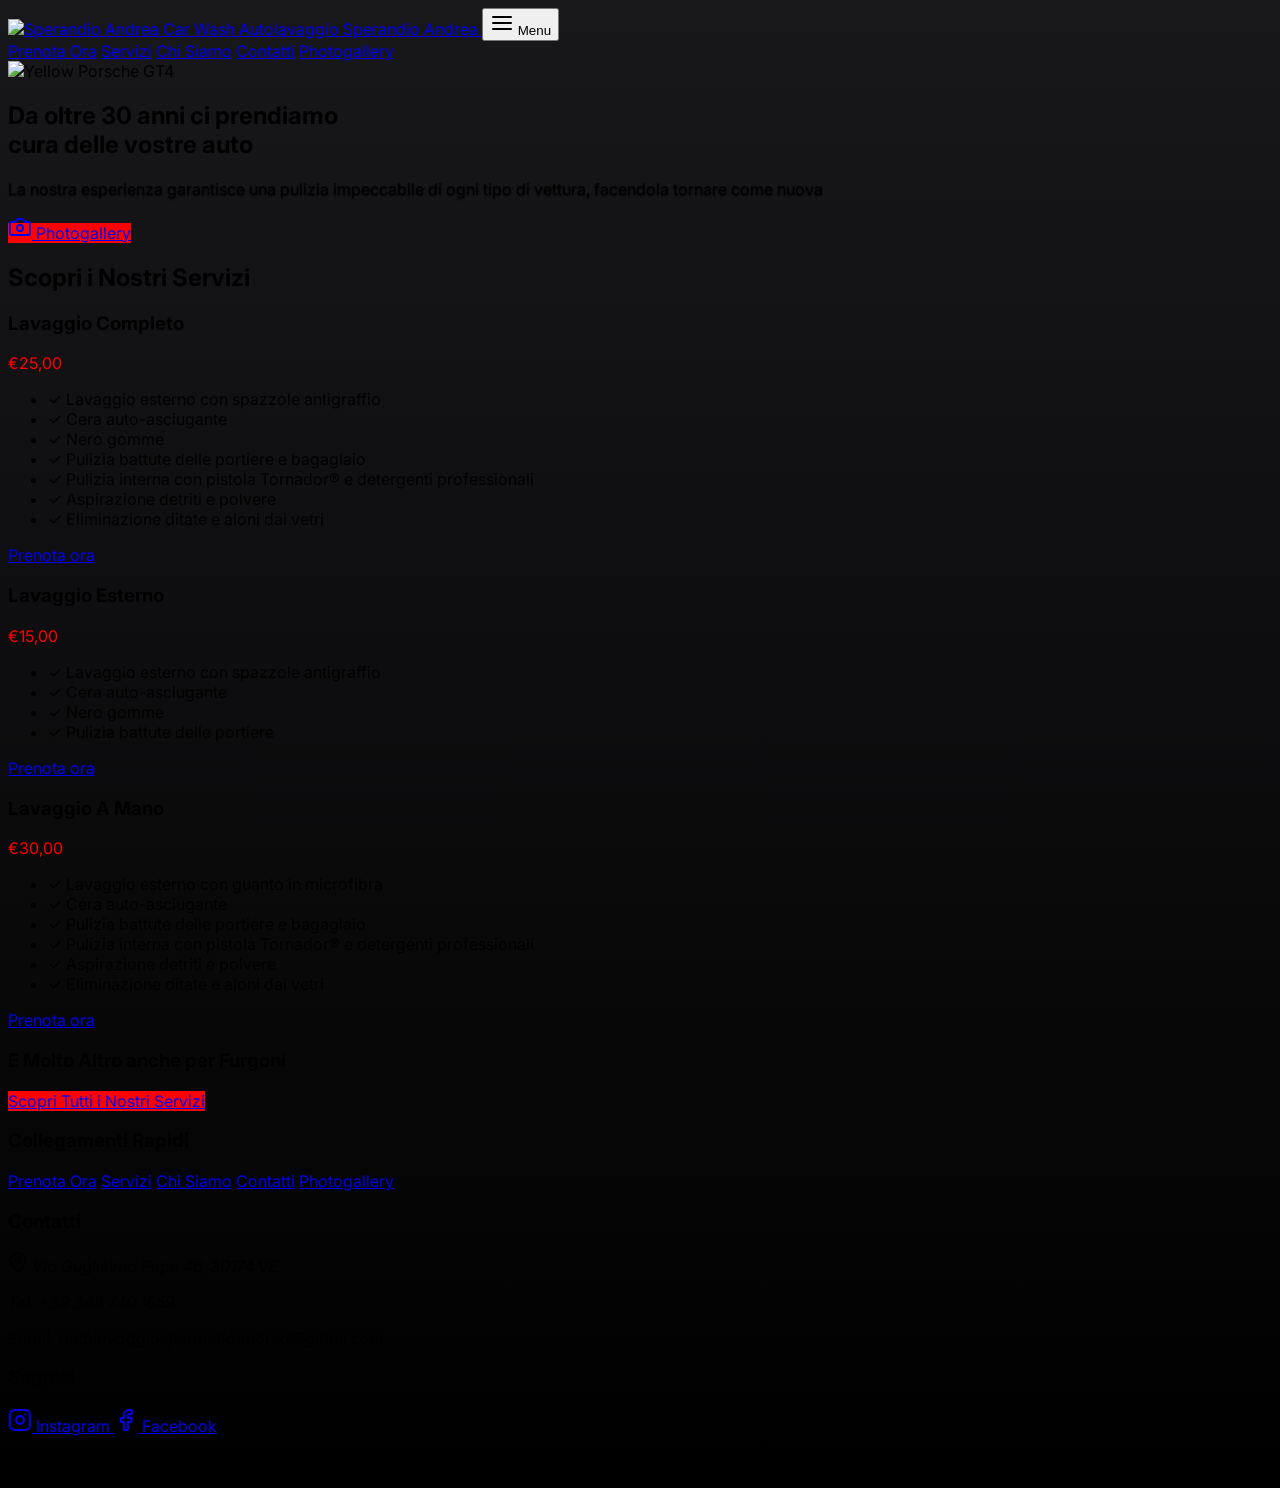
==== index.html @ 928b1a48 "Add files via upload" ====
<!DOCTYPE html>
<html lang="it">
<head>
    <meta charset="UTF-8">
    <meta name="viewport" content="width=device-width, initial-scale=1.0">
    <title>Autolavaggio Sperandio Andrea</title>
    <link href="https://cdn.jsdelivr.net/npm/tailwindcss@2.2.19/dist/tailwind.min.css" rel="stylesheet">
    <link href="https://fonts.googleapis.com/css2?family=Inter:wght@400;500;600;700&display=swap" rel="stylesheet">
    <script src="https://cdn.jsdelivr.net/npm/framer-motion@5.0.0/dist/framer-motion.js"></script>
    <style>
        body {
            font-family: 'Inter', sans-serif;
        }
        .bg-gradient-to-b {
            background: linear-gradient(to bottom, #18181b, #000000);
        }
        .text-shadow {
            text-shadow: 0 1px 2px rgba(0,0,0,0.8);
        }
        .price-color {
            color: #ff0000;
        }
        .tasto {
            background-color: #ff0000;
            
        }
        .linea {
            border-color: #ff0000;
        }
    </style>
</head>
<body class="min-h-screen bg-gradient-to-b from-zinc-900 to-black text-white">
    <header class="fixed top-0 w-full z-50 bg-black bg-opacity-80 backdrop-filter backdrop-blur-sm border-b border-white border-opacity-10">
        <div class="container mx-auto px-4">
            <div class="flex items-center justify-between h-16">
                <a href="/" class="flex items-center gap-3">
                    <img src="https://hebbkx1anhila5yf.public.blob.vercel-storage.com/Logo%20Lavaggio%20Sofndo%20Bianco-989SB9sXjKH2p5MAyZGX7JsRPZWlrj.png" alt="Sperandio Andrea Car Wash" class="w-auto h-12">
                    <span class="text-lg font-semibold hidden sm:inline-block">
                        Autolavaggio Sperandio Andrea
                    </span>
                </a>
                <button id="menuButton" class="text-white p-2">
                    <svg xmlns="http://www.w3.org/2000/svg" width="24" height="24" viewBox="0 0 24 24" fill="none" stroke="currentColor" stroke-width="2" stroke-linecap="round" stroke-linejoin="round" class="h-6 w-6">
                        <line x1="3" y1="12" x2="21" y2="12"></line>
                        <line x1="3" y1="6" x2="21" y2="6"></line>
                        <line x1="3" y1="18" x2="21" y2="18"></line>
                    </svg>
                    <span class="sr-only">Menu</span>
                </button>
            </div>
        </div>
    </header>

    <nav id="mobileMenu" class="fixed top-0 right-0 w-[300px] h-full bg-black border-l border-white border-opacity-10 transform translate-x-full transition-transform duration-300 ease-in-out z-50">
        <div class="flex flex-col">
            <a href="/prenota" class="w-full bg-white text-black px-6 py-3 font-medium hover:bg-gray-200 transition-colors">Prenota Ora</a>
            <a href="/servizi" class="w-full px-6 py-3 text-white hover:bg-white hover:bg-opacity-10 transition-colors">Servizi</a>
            <a href="/chi-siamo" class="w-full px-6 py-3 text-white hover:bg-white hover:bg-opacity-10 transition-colors">Chi Siamo</a>
            <a href="/contatti" class="w-full px-6 py-3 text-white hover:bg-white hover:bg-opacity-10 transition-colors">Contatti</a>
            <a href="/photogallery" class="w-full px-6 py-3 text-white hover:bg-white hover:bg-opacity-10 transition-colors">Photogallery</a>
        </div>
    </nav>

    <section class="min-h-screen flex items-center justify-center relative overflow-hidden pt-16">
        <div class="absolute inset-0 z-0">
            <img src="https://hebbkx1anhila5yf.public.blob.vercel-storage.com/20230707_144716-5yL0gCozumZufE1zdlQ8IKD4E8bu3e.jpg" alt="Yellow Porsche GT4" class="object-cover w-full h-full">
            <div class="absolute inset-0 bg-gradient-to-b from-black via-black to-black opacity-60"></div>
        </div>
        
        <div class="container mx-auto px-4 z-10 text-center">
            <h1 class="text-4xl md:text-6xl font-bold mb-6 border-b-2 linea border-[#fd384d] pb-4 inline-block">
                Da oltre 30 anni ci prendiamo<br>cura delle vostre auto
            </h1>
            <p class="text-lg md:text-xl text-white font-medium mb-8 max-w-2xl mx-auto drop-shadow-lg text-shadow">
                La nostra esperienza garantisce una pulizia impeccabile di ogni tipo di vettura,
                facendola tornare come nuova
            </p>
            <a href="/photogallery" class="inline-flex tasto items-center justify-center px-6 py-3 text-base font-medium rounded-md text-white bg-[#fd384d] hover:bg-[#fd384d]/90 transition-colors duration-300 shadow-sm">
                <svg xmlns="http://www.w3.org/2000/svg" width="24" height="24" viewBox="0 0 24 24" fill="none" stroke="currentColor" stroke-width="2" stroke-linecap="round" stroke-linejoin="round" class="w-5 h-5 mr-2">
                    <path d="M14.5 4h-5L7 7H4a2 2 0 0 0-2 2v9a2 2 0 0 0 2 2h16a2 2 0 0 0 2-2V9a2 2 0 0 0-2-2h-3l-2.5-3z"></path>
                    <circle cx="12" cy="13" r="3"></circle>
                </svg>
                Photogallery
            </a>
        </div>
    </section>

    <section id="services" class="py-24">
        <div class="container mx-auto px-4">
            <h2 class="text-3xl md:text-4xl font-bold text-center mb-16 border-b-2 border-[#fd384d] pb-4 inline-block">
                Scopri i Nostri Servizi
            </h2>
            
            <div class="grid md:grid-cols-2 lg:grid-cols-3 gap-8 mb-12">
                <div class="bg-gray-100 rounded-lg shadow-xl p-6 flex flex-col">
                    <div class="pb-4">
                        <h3 class="text-2xl text-black font-bold tracking-tight">Lavaggio Completo</h3>
                        <p class="text-3xl  font-bold price-color mt-2">€25,00</p>
                    </div>
                    <ul class="space-y-3 mb-6 flex-1">
                        <li class="flex items-start gap-2 text-gray-600">
                            <span class="text-[#fd384d] mt-1">✓</span>
                            Lavaggio esterno con spazzole antigraffio
                        </li>
                        <li class="flex items-start gap-2 text-gray-600">
                            <span class="text-[#fd384d] mt-1">✓</span>
                            Cera auto-asciugante
                        </li>
                        <li class="flex items-start gap-2 text-gray-600">
                            <span class="text-[#fd384d] mt-1">✓</span>
                            Nero gomme
                        </li>
                        <li class="flex items-start gap-2 text-gray-600">
                            <span class="text-[#fd384d] mt-1">✓</span>
                            Pulizia battute delle portiere e bagaglaio
                        </li>
                        <li class="flex items-start gap-2 text-gray-600">
                            <span class="text-[#fd384d] mt-1">✓</span>
                            Pulizia interna con pistola Tornador® e detergenti professionali
                        </li>
                        <li class="flex items-start gap-2 text-gray-600">
                            <span class="text-[#fd384d] mt-1">✓</span>
                            Aspirazione detriti e polvere
                        </li>
                        <li class="flex items-start gap-2 text-gray-600">
                            <span class="text-[#fd384d] mt-1">✓</span>
                            Eliminazione ditate e aloni dai vetri
                        </li>
                    </ul>
                    <a href="/prenota" class="w-full bg-black hover:bg-black/90 text-white py-2 px-4 rounded transition-colors duration-300 text-center">
                        Prenota ora
                    </a>
                </div>
                <div class="bg-gray-100 rounded-lg shadow-xl p-6 flex flex-col">
                    <div class="pb-4">
                        <h3 class="text-2xl text-black font-bold tracking-tight">Lavaggio Esterno</h3>
                        <p class="text-3xl font-bold price-color mt-2">€15,00</p>
                    </div>
                    <ul class="space-y-3 mb-6 flex-1">
                        <li class="flex items-start gap-2 text-gray-600">
                            <span class="text-[#fd384d] mt-1">✓</span>
                            Lavaggio esterno con spazzole antigraffio
                        </li>
                        <li class="flex items-start gap-2 text-gray-600">
                            <span class="text-[#fd384d] mt-1">✓</span>
                            Cera auto-asciugante
                        </li>
                        <li class="flex items-start gap-2 text-gray-600">
                            <span class="text-[#fd384d] mt-1">✓</span>
                            Nero gomme
                        </li>
                        <li class="flex items-start gap-2 text-gray-600">
                            <span class="text-[#fd384d] mt-1">✓</span>
                            Pulizia battute delle portiere
                        </li>
                    </ul>
                    <a href="/prenota" class="w-full bg-black hover:bg-black/90 text-white py-2 px-4 rounded transition-colors duration-300 text-center">
                        Prenota ora
                    </a>
                </div>
                <div class="bg-gray-100 rounded-lg shadow-xl p-6 flex flex-col">
                    <div class="pb-4">
                        <h3 class="text-2xl text-black font-bold tracking-tight">Lavaggio A Mano</h3>
                        <p class="text-3xl font-bold price-color mt-2">€30,00</p>
                    </div>
                    <ul class="space-y-3 mb-6 flex-1">
                        <li class="flex items-start gap-2 text-gray-600">
                            <span class="text-[#fd384d] mt-1">✓</span>
                            Lavaggio esterno con guanto in microfibra
                        </li>
                        <li class="flex items-start gap-2 text-gray-600">
                            <span class="text-[#fd384d] mt-1">✓</span>
                            Cera auto-asciugante
                        </li>
                        <li class="flex items-start gap-2 text-gray-600">
                            <span class="text-[#fd384d] mt-1">✓</span>
                            Pulizia battute delle portiere e bagaglaio
                        </li>
                        <li class="flex items-start gap-2 text-gray-600">
                            <span class="text-[#fd384d] mt-1">✓</span>
                            Pulizia interna con pistola Tornador® e detergenti professionali
                        </li>
                        <li class="flex items-start gap-2 text-gray-600">
                            <span class="text-[#fd384d] mt-1">✓</span>
                            Aspirazione detriti e polvere
                        </li>
                        <li class="flex items-start gap-2 text-gray-600">
                            <span class="text-[#fd384d] mt-1">✓</span>
                            Eliminazione ditate e aloni dai vetri
                        </li>
                    </ul>
                    <a href="/prenota" class="w-full bg-black hover:bg-black/90 text-white py-2 px-4 rounded transition-colors duration-300 text-center">
                        Prenota ora
                    </a>
                </div>
            </div>

            <div class="text-center p-8 bg-gray-100 rounded-2xl shadow-xl mb-12">
                <h3 class="text-2xl font-bold mb-6 text-black">E Molto Altro anche per Furgoni</h3>
                <a href="/servizi" class="inline-block tasto text-white py-2 px-4 rounded transition-colors duration-300" >
                    Scopri Tutti i Nostri Servizi
                </a>
            </div>
        </div>
    </section>

    <footer class="bg-black py-12 border-t border-white border-opacity-10">
        <div class="container mx-auto px-4">
            <div class="grid grid-cols-1 md:grid-cols-3 gap-8">
                
                <div>
                    <h3 class="text-xl font-bold mb-4">Collegamenti Rapidi</h3>
                    <nav class="flex flex-col space-y-2">
                        <a href="/prenota" class="text-white text-opacity-80 hover:text-white transition-colors">Prenota Ora</a>
                        <a href="/servizi" class="text-white text-opacity-80 hover:text-white transition-colors">Servizi</a>
                        <a href="/chi-siamo" class="text-white text-opacity-80 hover:text-white transition-colors">Chi Siamo</a>
                        <a href="/contatti" class="text-white text-opacity-80 hover:text-white transition-colors">Contatti</a>
                        <a href="/photogallery" class="text-white text-opacity-80 hover:text-white transition-colors">Photogallery</a>
                       
                        </button>
                    </nav>
                </div>
                <div>
                    <h3 class="text-xl font-bold mb-4">Contatti</h3>
                    <address class="not-italic text-white text-opacity-80">
                        <p class="flex items-center gap-2 mb-2">
                            <svg xmlns="http://www.w3.org/2000/svg" width="20" height="20" viewBox="0 0 24 24" fill="none" stroke="currentColor" stroke-width="2" stroke-linecap="round" stroke-linejoin="round">
                                <path d="M21 10c0 7-9 13-9 13s-9-6-9-13a9 9 0 0 1 18 0z"></path>
                                <circle cx="12" cy="10" r="3"></circle>
                            </svg>
                            Via Guglielmo Pepe 46, 30174 VE
                        </p>
                        <p>Tel: +39 348 740 1659</p>
                        <p>Email: autolavaggiosperandioandrea@gmail.com</p>
                    </address>
                </div>
                <div>
                    <h3 class="text-xl font-bold mb-4">Seguici</h3>
                    <div class="flex space-x-4">
                        <a href="https://www.instagram.com" target="_blank" rel="noopener noreferrer" class="text-white text-opacity-80 hover:text-white transition-colors">
                            <svg xmlns="http://www.w3.org/2000/svg" width="24" height="24" viewBox="0 0 24 24" fill="none" stroke="currentColor" stroke-width="2" stroke-linecap="round" stroke-linejoin="round">
                                <rect x="2" y="2" width="20" height="20" rx="5" ry="5"></rect>
                                <path d="M16 11.37A4 4 0 1 1 12.63 8 4 4 0 0 1 16 11.37z"></path>
                                <line x1="17.5" y1="6.5" x2="17.51" y2="6.5"></line>
                            </svg>
                            <span class="sr-only">Instagram</span>
                        </a>
                        <a href="https://www.facebook.com" target="_blank" rel="noopener noreferrer" class="text-white text-opacity-80 hover:text-white transition-colors">
                            <svg xmlns="http://www.w3.org/2000/svg" width="24" height="24" viewBox="0 0 24 24" fill="none" stroke="currentColor" stroke-width="2" stroke-linecap="round" stroke-linejoin="round">
                                <path d="M18 2h-3a5 5 0 0 0-5 5v3H7v4h3v8h4v-8h3l1-4h-4V7a1 1 0 0 1 1-1h3z"></path>
                            </svg>
                            <span class="sr-only">Facebook</span>
                        </a>
                    </div>
                </div>
            </div>
            <div class="mt-8 pt-8 border-t border-white border-opacity-10 text-center text-white text-opacity-60">
                <p>&copy; <span id="currentYear"></span> Autolavaggio Sperandio Andrea. Tutti i diritti riservati.</p>
            </div>
        </div>
    </footer>

    <script>
        // Mobile menu functionality
        const menuButton = document.getElementById('menuButton');
        const mobileMenu = document.getElementById('mobileMenu');

        menuButton.addEventListener('click', () => {
            mobileMenu.classList.toggle('translate-x-0');
        });

        // Close menu when clicking outside
        document.addEventListener('click', (event) => {
            if (!mobileMenu.contains(event.target) && !menuButton.contains(event.target)) {
                mobileMenu.classList.remove('translate-x-0');
            }
        });

        // Update current year in footer
        document.getElementById('currentYear').textContent = new Date().getFullYear();

        // Animate elements on scroll
        const animateOnScroll = (entries, observer) => {
            entries.forEach(entry => {
                if (entry.isIntersecting) {
                    entry.target.classList.add('animate-fade-in-up');
                    observer.unobserve(entry.target);
                }
            });
        };

        const observer = new IntersectionObserver(animateOnScroll, {
            root: null,
            threshold: 0.1
        });

        document.querySelectorAll('h1, h2, p, .grid > div, .text-center').forEach(el => {
            el.classList.add('opacity-0');
            observer.observe(el);
        });
    </script>
    <style>
        @keyframes fadeInUp {
            from {
                opacity: 0;
                transform: translateY(20px);
            }
            to {
                opacity: 1;
                transform: translateY(0);
            }
        }
        .animate-fade-in-up {
            animation: fadeInUp 0.5s ease-out forwards;
        }
    </style>
</body>
</html>
</button>
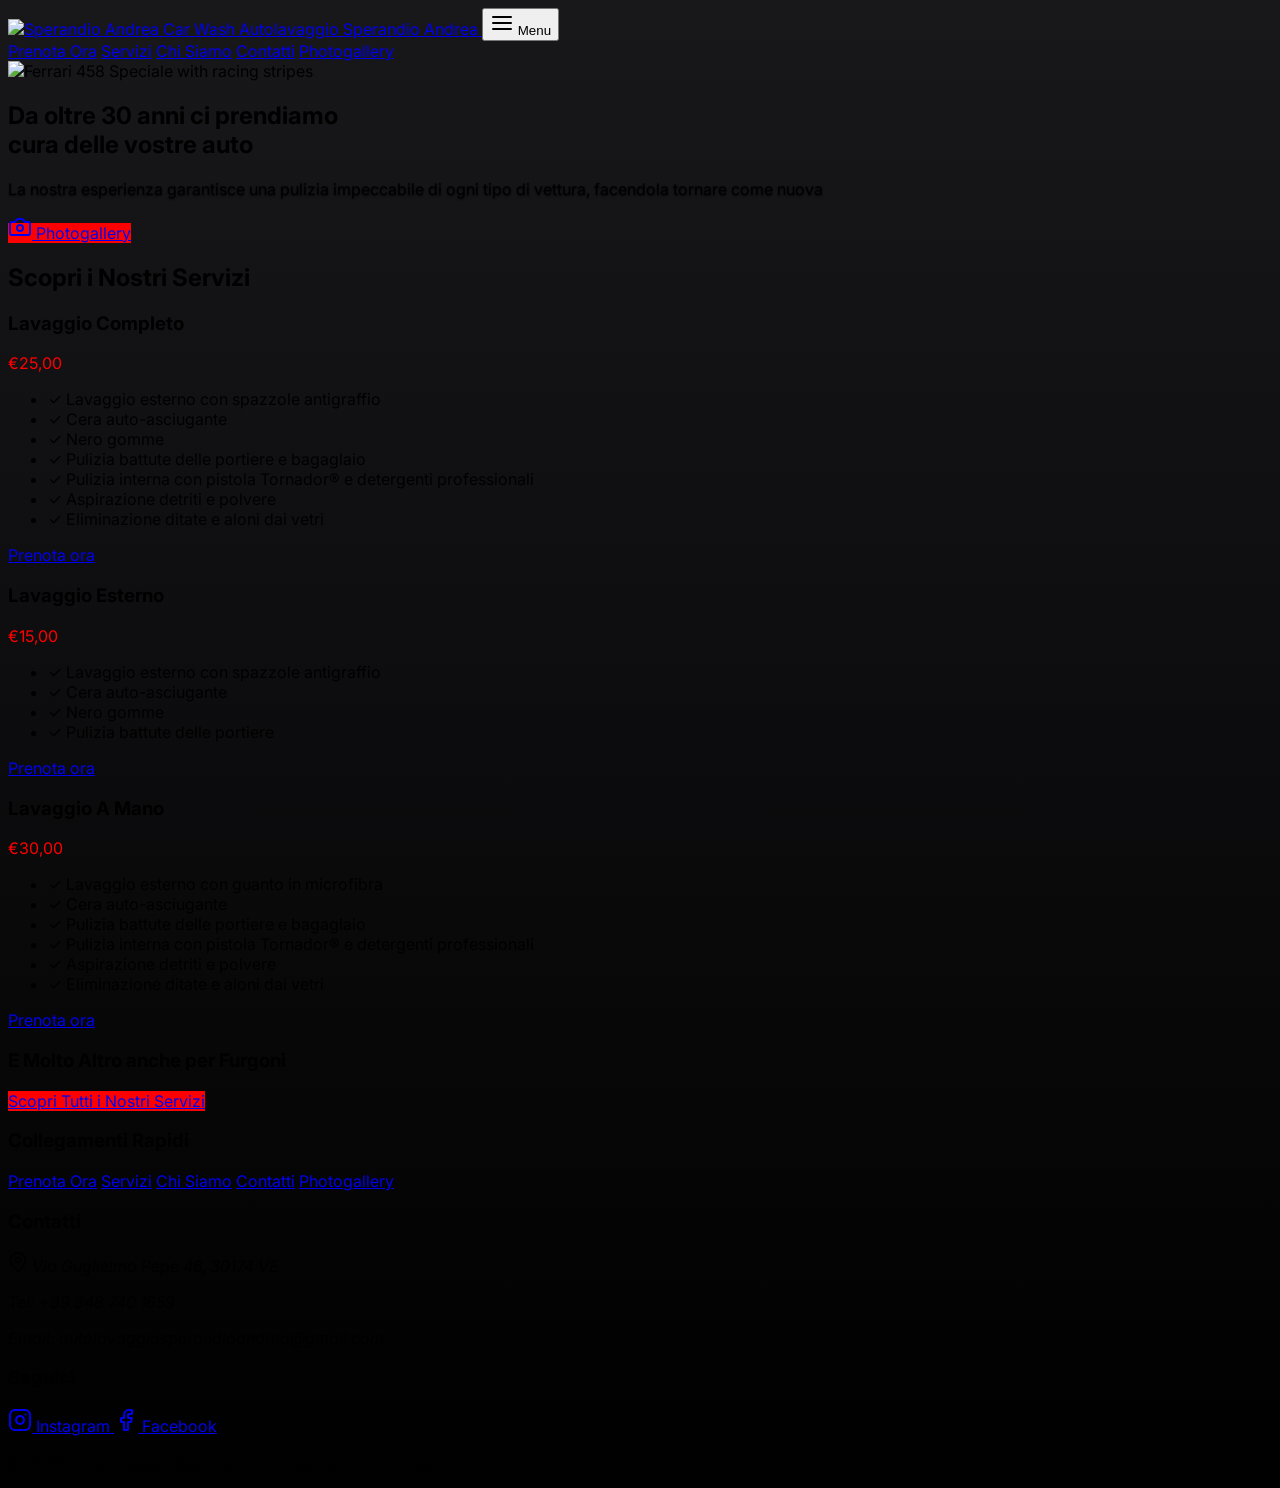
==== commit 28f829ad: "Add files via upload" ====
--- a/index.html
+++ b/index.html
@@ -22,10 +22,16 @@
         }
         .tasto {
             background-color: #ff0000;
-            
         }
         .linea {
             border-color: #ff0000;
+        }
+        .menu-open {
+            overflow: hidden;
+        }
+        .menu-overlay {
+            background-color: rgba(0, 0, 0, 0.5);
+            transition: opacity 0.3s ease-in-out;
         }
     </style>
 </head>
@@ -39,7 +45,7 @@
                         Autolavaggio Sperandio Andrea
                     </span>
                 </a>
-                <button id="menuButton" class="text-white p-2">
+                <button id="menuButton" class="text-white p-2 z-50">
                     <svg xmlns="http://www.w3.org/2000/svg" width="24" height="24" viewBox="0 0 24 24" fill="none" stroke="currentColor" stroke-width="2" stroke-linecap="round" stroke-linejoin="round" class="h-6 w-6">
                         <line x1="3" y1="12" x2="21" y2="12"></line>
                         <line x1="3" y1="6" x2="21" y2="6"></line>
@@ -51,8 +57,10 @@
         </div>
     </header>
 
+    <div id="menuOverlay" class="fixed inset-0 bg-black bg-opacity-50 z-40 hidden"></div>
+
     <nav id="mobileMenu" class="fixed top-0 right-0 w-[300px] h-full bg-black border-l border-white border-opacity-10 transform translate-x-full transition-transform duration-300 ease-in-out z-50">
-        <div class="flex flex-col">
+        <div class="flex flex-col pt-16">
             <a href="/prenota" class="w-full bg-white text-black px-6 py-3 font-medium hover:bg-gray-200 transition-colors">Prenota Ora</a>
             <a href="/servizi" class="w-full px-6 py-3 text-white hover:bg-white hover:bg-opacity-10 transition-colors">Servizi</a>
             <a href="/chi-siamo" class="w-full px-6 py-3 text-white hover:bg-white hover:bg-opacity-10 transition-colors">Chi Siamo</a>
@@ -61,31 +69,33 @@
         </div>
     </nav>
 
-    <section class="min-h-screen flex items-center justify-center relative overflow-hidden pt-16">
+    <section class="relative overflow-hidden pt-16">
         <div class="absolute inset-0 z-0">
-            <img src="https://hebbkx1anhila5yf.public.blob.vercel-storage.com/20230707_144716-5yL0gCozumZufE1zdlQ8IKD4E8bu3e.jpg" alt="Yellow Porsche GT4" class="object-cover w-full h-full">
-            <div class="absolute inset-0 bg-gradient-to-b from-black via-black to-black opacity-60"></div>
+            <img src="https://hebbkx1anhila5yf.public.blob.vercel-storage.com/Bg%20Sito%20Lavaggio-juOqSppl6q5X9YrBYBHVTLCJj7yZSH.png" alt="Ferrari 458 Speciale with racing stripes" class="object-cover w-full h-full object-bottom">
+            <div class="absolute inset-0 bg-gradient-to-b from-black via-black to-transparent opacity-60"></div>
         </div>
         
-        <div class="container mx-auto px-4 z-10 text-center">
-            <h1 class="text-4xl md:text-6xl font-bold mb-6 border-b-2 linea border-[#fd384d] pb-4 inline-block">
-                Da oltre 30 anni ci prendiamo<br>cura delle vostre auto
-            </h1>
-            <p class="text-lg md:text-xl text-white font-medium mb-8 max-w-2xl mx-auto drop-shadow-lg text-shadow">
-                La nostra esperienza garantisce una pulizia impeccabile di ogni tipo di vettura,
-                facendola tornare come nuova
-            </p>
-            <a href="/photogallery" class="inline-flex tasto items-center justify-center px-6 py-3 text-base font-medium rounded-md text-white bg-[#fd384d] hover:bg-[#fd384d]/90 transition-colors duration-300 shadow-sm">
-                <svg xmlns="http://www.w3.org/2000/svg" width="24" height="24" viewBox="0 0 24 24" fill="none" stroke="currentColor" stroke-width="2" stroke-linecap="round" stroke-linejoin="round" class="w-5 h-5 mr-2">
-                    <path d="M14.5 4h-5L7 7H4a2 2 0 0 0-2 2v9a2 2 0 0 0 2 2h16a2 2 0 0 0 2-2V9a2 2 0 0 0-2-2h-3l-2.5-3z"></path>
-                    <circle cx="12" cy="13" r="3"></circle>
-                </svg>
-                Photogallery
-            </a>
+        <div class="container mx-auto px-4 z-10 relative py-24 md:py-32">
+            <div class="text-center">
+                <h1 class="text-4xl md:text-6xl font-bold mb-6 border-b-2 linea border-[#fd384d] pb-4 inline-block">
+                    Da oltre 30 anni ci prendiamo<br>cura delle vostre auto
+                </h1>
+                <p class="text-lg md:text-xl text-white font-medium mb-8 max-w-2xl mx-auto drop-shadow-lg text-shadow">
+                    La nostra esperienza garantisce una pulizia impeccabile di ogni tipo di vettura,
+                    facendola tornare come nuova
+                </p>
+                <a href="/photogallery" class="inline-flex tasto items-center justify-center px-6 py-3 text-base font-medium rounded-md text-white bg-[#fd384d] hover:bg-[#fd384d]/90 transition-colors duration-300 shadow-sm">
+                    <svg xmlns="http://www.w3.org/2000/svg" width="24" height="24" viewBox="0 0 24 24" fill="none" stroke="currentColor" stroke-width="2" stroke-linecap="round" stroke-linejoin="round" class="w-5 h-5 mr-2">
+                        <path d="M14.5 4h-5L7 7H4a2 2 0 0 0-2 2v9a2 2 0 0 0 2 2h16a2 2 0 0 0 2-2V9a2 2 0 0 0-2-2h-3l-2.5-3z"></path>
+                        <circle cx="12" cy="13" r="3"></circle>
+                    </svg>
+                    Photogallery
+                </a>
+            </div>
         </div>
     </section>
 
-    <section id="services" class="py-24">
+    <section id="services" class="py-12">
         <div class="container mx-auto px-4">
             <h2 class="text-3xl md:text-4xl font-bold text-center mb-16 border-b-2 border-[#fd384d] pb-4 inline-block">
                 Scopri i Nostri Servizi
@@ -197,7 +207,7 @@
 
             <div class="text-center p-8 bg-gray-100 rounded-2xl shadow-xl mb-12">
                 <h3 class="text-2xl font-bold mb-6 text-black">E Molto Altro anche per Furgoni</h3>
-                <a href="/servizi" class="inline-block tasto text-white py-2 px-4 rounded transition-colors duration-300" >
+                <a href="/servizi" class="inline-block tasto text-white  py-2 px-4 rounded transition-colors duration-300" >
                     Scopri Tutti i Nostri Servizi
                 </a>
             </div>
@@ -207,7 +217,6 @@
     <footer class="bg-black py-12 border-t border-white border-opacity-10">
         <div class="container mx-auto px-4">
             <div class="grid grid-cols-1 md:grid-cols-3 gap-8">
-                
                 <div>
                     <h3 class="text-xl font-bold mb-4">Collegamenti Rapidi</h3>
                     <nav class="flex flex-col space-y-2">
@@ -216,8 +225,6 @@
                         <a href="/chi-siamo" class="text-white text-opacity-80 hover:text-white transition-colors">Chi Siamo</a>
                         <a href="/contatti" class="text-white text-opacity-80 hover:text-white transition-colors">Contatti</a>
                         <a href="/photogallery" class="text-white text-opacity-80 hover:text-white transition-colors">Photogallery</a>
-                       
-                        </button>
                     </nav>
                 </div>
                 <div>
@@ -237,7 +244,7 @@
                 <div>
                     <h3 class="text-xl font-bold mb-4">Seguici</h3>
                     <div class="flex space-x-4">
-                        <a href="https://www.instagram.com" target="_blank" rel="noopener noreferrer" class="text-white text-opacity-80 hover:text-white transition-colors">
+                        <a href="https://www.instagram.com/andreasperandiocarwash/" target="_blank" rel="noopener noreferrer" class="text-white text-opacity-80 hover:text-white transition-colors">
                             <svg xmlns="http://www.w3.org/2000/svg" width="24" height="24" viewBox="0 0 24 24" fill="none" stroke="currentColor" stroke-width="2" stroke-linecap="round" stroke-linejoin="round">
                                 <rect x="2" y="2" width="20" height="20" rx="5" ry="5"></rect>
                                 <path d="M16 11.37A4 4 0 1 1 12.63 8 4 4 0 0 1 16 11.37z"></path>
@@ -245,7 +252,7 @@
                             </svg>
                             <span class="sr-only">Instagram</span>
                         </a>
-                        <a href="https://www.facebook.com" target="_blank" rel="noopener noreferrer" class="text-white text-opacity-80 hover:text-white transition-colors">
+                        <a href="https://www.facebook.com/profile.php?id=61559960143907" target="_blank" rel="noopener noreferrer" class="text-white text-opacity-80 hover:text-white transition-colors">
                             <svg xmlns="http://www.w3.org/2000/svg" width="24" height="24" viewBox="0 0 24 24" fill="none" stroke="currentColor" stroke-width="2" stroke-linecap="round" stroke-linejoin="round">
                                 <path d="M18 2h-3a5 5 0 0 0-5 5v3H7v4h3v8h4v-8h3l1-4h-4V7a1 1 0 0 1 1-1h3z"></path>
                             </svg>
@@ -260,19 +267,31 @@
         </div>
     </footer>
 
-    <script>
+    <script data-cfasync="false" src="/cdn-cgi/scripts/5c5dd728/cloudflare-static/email-decode.min.js"></script><script>
         // Mobile menu functionality
         const menuButton = document.getElementById('menuButton');
         const mobileMenu = document.getElementById('mobileMenu');
-
-        menuButton.addEventListener('click', () => {
-            mobileMenu.classList.toggle('translate-x-0');
+        const menuOverlay = document.getElementById('menuOverlay');
+        let isMenuOpen = false;
+
+        function toggleMenu() {
+            isMenuOpen = !isMenuOpen;
+            mobileMenu.style.transform = isMenuOpen ? 'translateX(0)' : 'translateX(100%)';
+            menuOverlay.style.display = isMenuOpen ? 'block' : 'none';
+            document.body.style.overflow = isMenuOpen ? 'hidden' : '';
+        }
+
+        menuButton.addEventListener('click', (e) => {
+            e.stopPropagation();
+            toggleMenu();
         });
+
+        menuOverlay.addEventListener('click', toggleMenu);
 
         // Close menu when clicking outside
         document.addEventListener('click', (event) => {
-            if (!mobileMenu.contains(event.target) && !menuButton.contains(event.target)) {
-                mobileMenu.classList.remove('translate-x-0');
+            if (isMenuOpen && !mobileMenu.contains(event.target) && !menuButton.contains(event.target)) {
+                toggleMenu();
             }
         });
 
@@ -315,5 +334,4 @@
         }
     </style>
 </body>
-</html>
-</button>+</html>
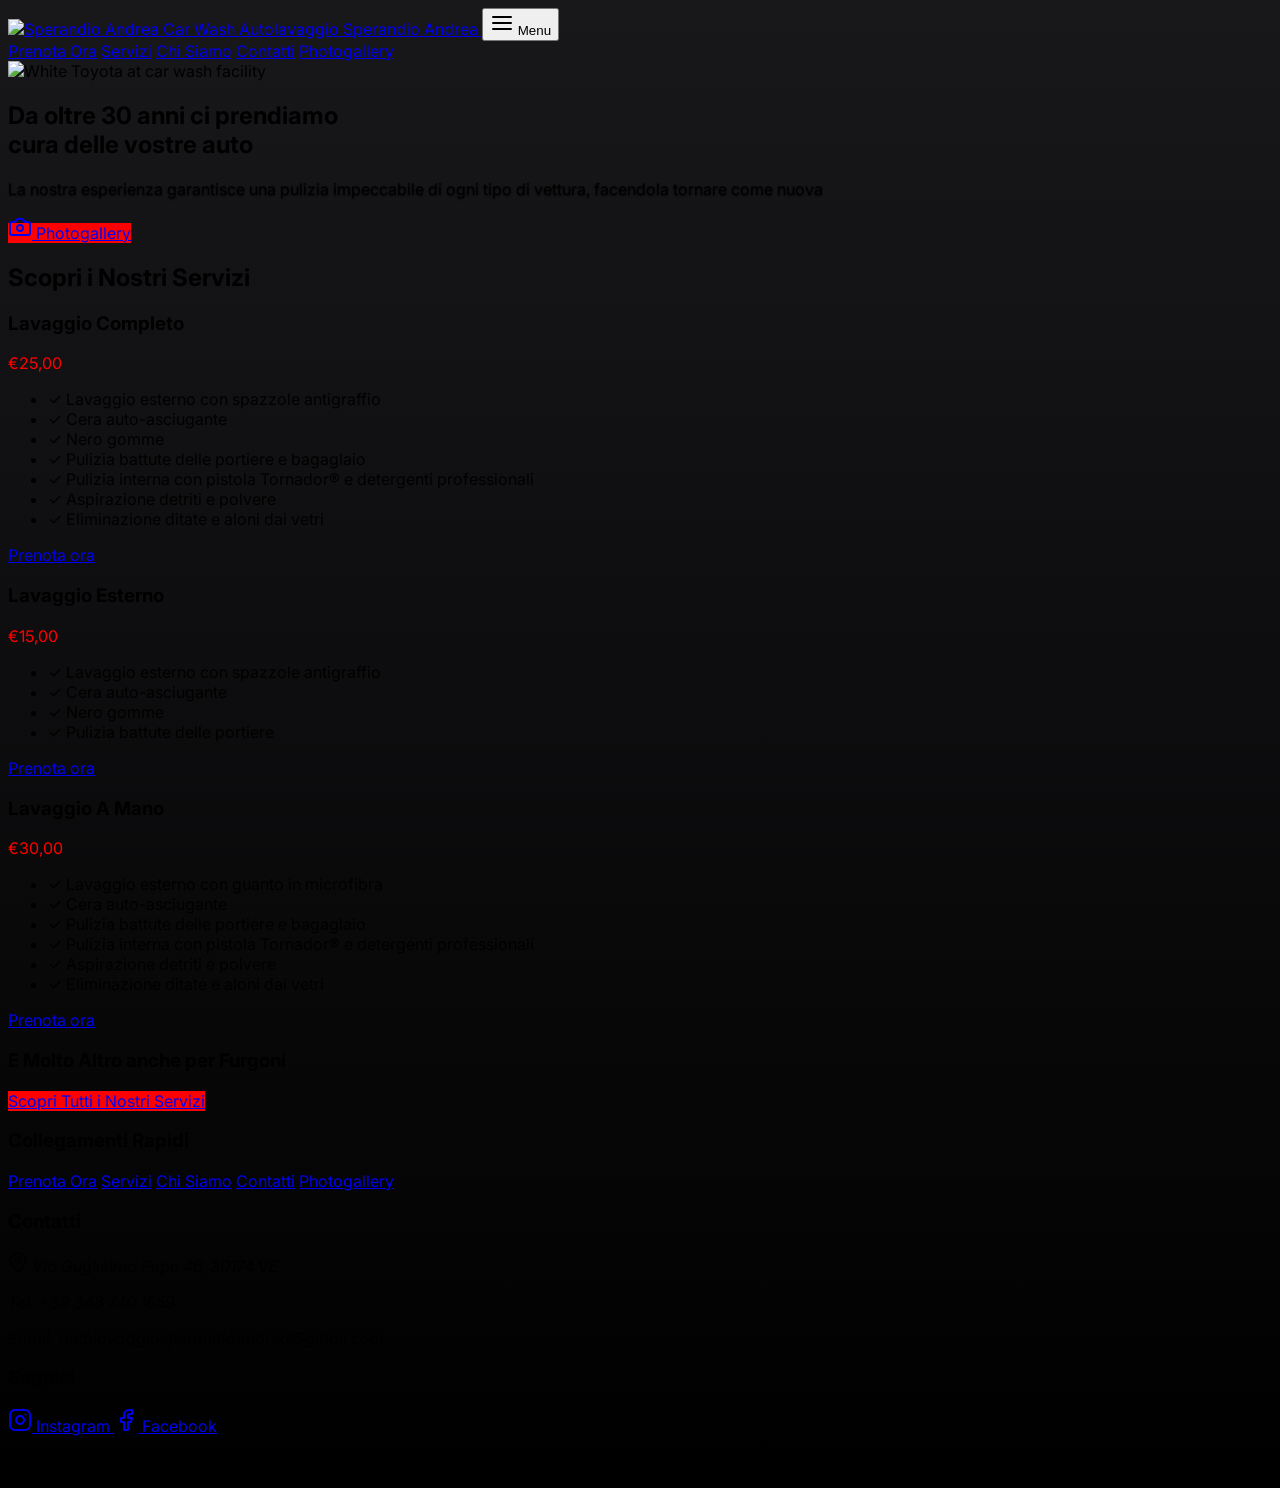
==== commit 83f6ff5f: "Add files via upload" ====
--- a/index.html
+++ b/index.html
@@ -71,7 +71,7 @@
 
     <section class="relative overflow-hidden pt-16">
         <div class="absolute inset-0 z-0">
-            <img src="https://hebbkx1anhila5yf.public.blob.vercel-storage.com/Bg%20Sito%20Lavaggio-juOqSppl6q5X9YrBYBHVTLCJj7yZSH.png" alt="Ferrari 458 Speciale with racing stripes" class="object-cover w-full h-full object-bottom">
+            <img src="https://hebbkx1anhila5yf.public.blob.vercel-storage.com/Senza%20titolo%20(600%20x%20794%20px)-MeLaDrL2u0cXcWDnLhDN9GNTh7sDfN.png" alt="White Toyota at car wash facility" class="object-cover w-full h-full object-bottom">
             <div class="absolute inset-0 bg-gradient-to-b from-black via-black to-transparent opacity-60"></div>
         </div>
         
@@ -218,7 +218,7 @@
         <div class="container mx-auto px-4">
             <div class="grid grid-cols-1 md:grid-cols-3 gap-8">
                 <div>
-                    <h3 class="text-xl font-bold mb-4">Collegamenti Rapidi</h3>
+                    <h3  class="text-xl font-bold mb-4">Collegamenti Rapidi</h3>
                     <nav class="flex flex-col space-y-2">
                         <a href="/prenota" class="text-white text-opacity-80 hover:text-white transition-colors">Prenota Ora</a>
                         <a href="/servizi" class="text-white text-opacity-80 hover:text-white transition-colors">Servizi</a>
@@ -238,8 +238,7 @@
                             Via Guglielmo Pepe 46, 30174 VE
                         </p>
                         <p>Tel: +39 348 740 1659</p>
-                        <p>Email: autolavaggiosperandioandrea@gmail.com</p>
-                    </address>
+<p>Email: autolavaggiosperandioandrea@gmail.com</p>                    </address>
                 </div>
                 <div>
                     <h3 class="text-xl font-bold mb-4">Seguici</h3>
@@ -267,7 +266,7 @@
         </div>
     </footer>
 
-    <script data-cfasync="false" src="/cdn-cgi/scripts/5c5dd728/cloudflare-static/email-decode.min.js"></script><script>
+    <script data-cfasync="false" src="/cdn-cgi/scripts/5c5dd728/cloudflare-static/email-decode.min.js"></script><script data-cfasync="false" src="/cdn-cgi/scripts/5c5dd728/cloudflare-static/email-decode.min.js"></script><script>
         // Mobile menu functionality
         const menuButton = document.getElementById('menuButton');
         const mobileMenu = document.getElementById('mobileMenu');
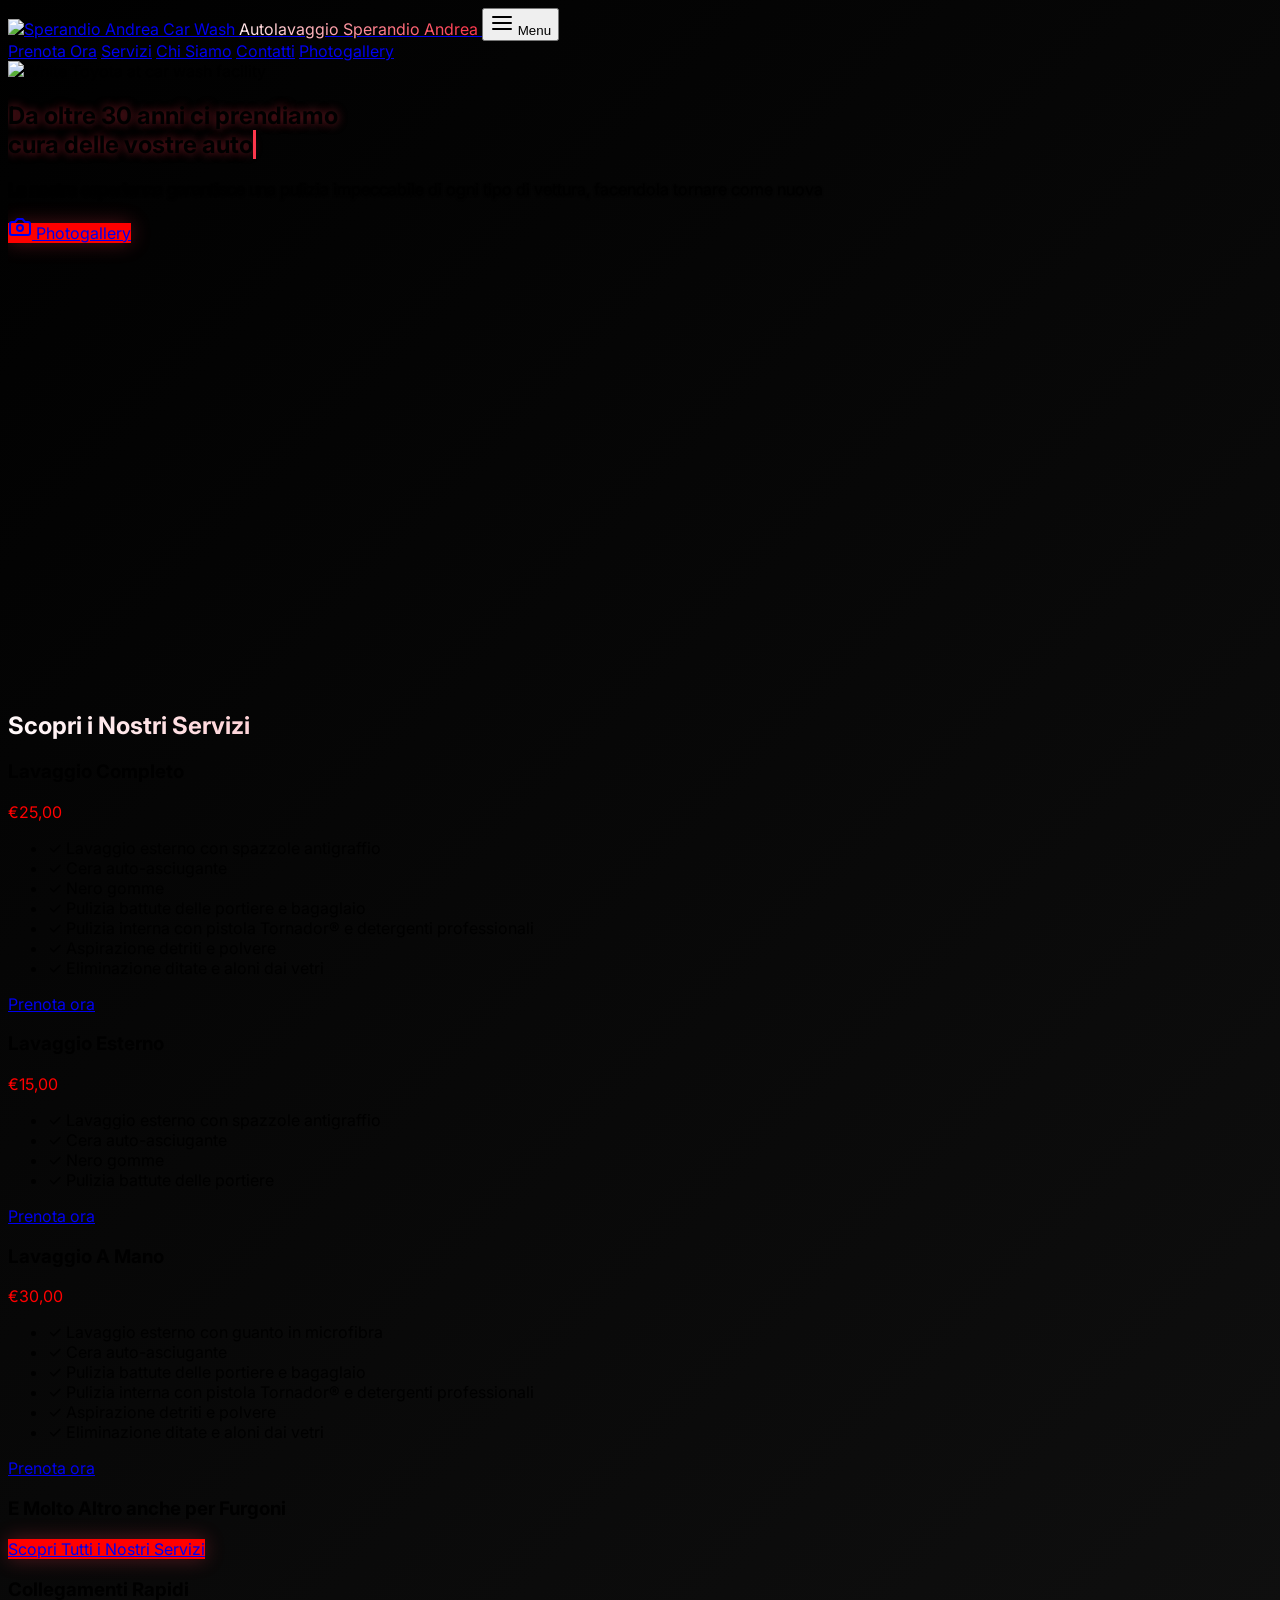
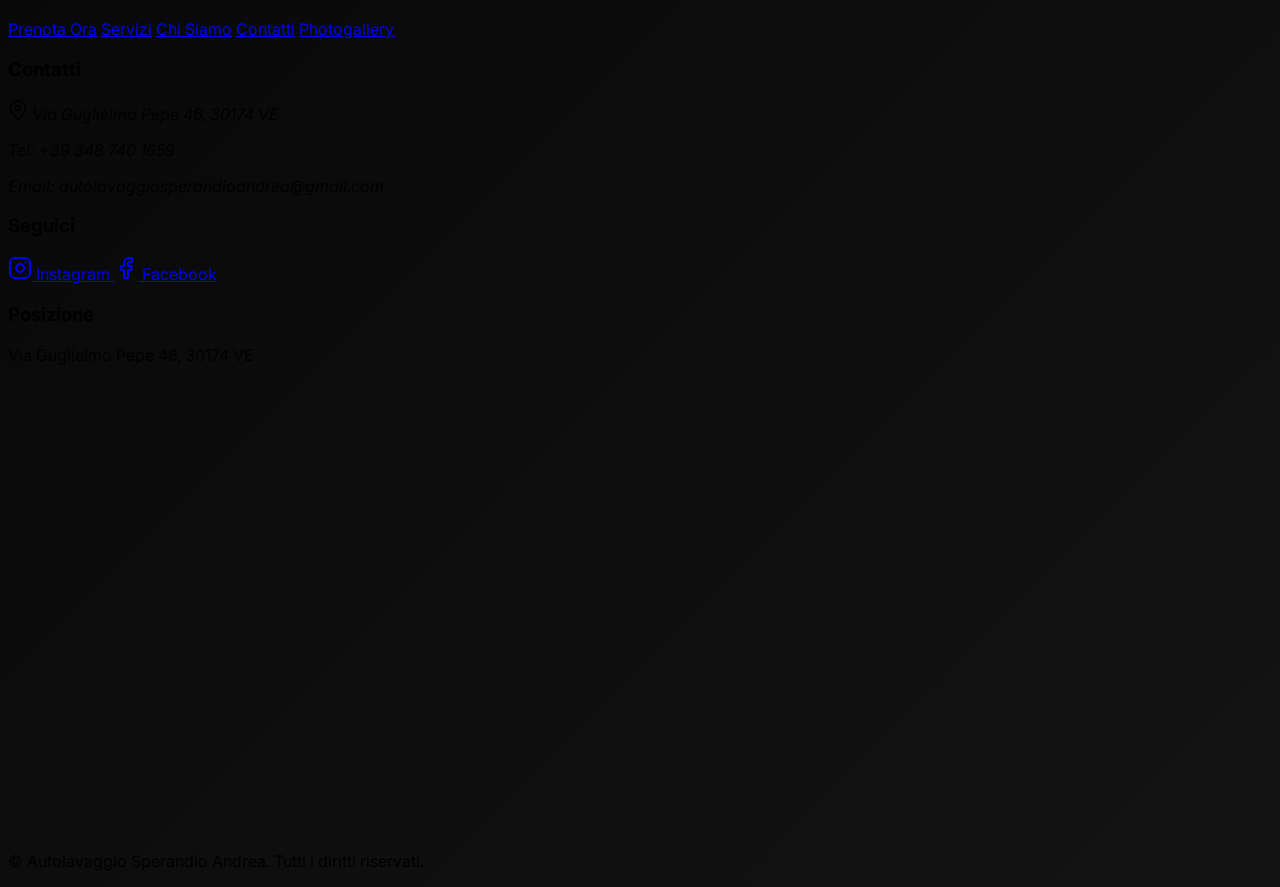
==== commit 22b6f72e: "Add files via upload" ====
--- a/index.html
+++ b/index.html
@@ -1,336 +1,601 @@
-<!DOCTYPE html>
-<html lang="it">
-<head>
-    <meta charset="UTF-8">
-    <meta name="viewport" content="width=device-width, initial-scale=1.0">
-    <title>Autolavaggio Sperandio Andrea</title>
-    <link href="https://cdn.jsdelivr.net/npm/tailwindcss@2.2.19/dist/tailwind.min.css" rel="stylesheet">
-    <link href="https://fonts.googleapis.com/css2?family=Inter:wght@400;500;600;700&display=swap" rel="stylesheet">
-    <script src="https://cdn.jsdelivr.net/npm/framer-motion@5.0.0/dist/framer-motion.js"></script>
-    <style>
-        body {
-            font-family: 'Inter', sans-serif;
-        }
-        .bg-gradient-to-b {
-            background: linear-gradient(to bottom, #18181b, #000000);
-        }
-        .text-shadow {
-            text-shadow: 0 1px 2px rgba(0,0,0,0.8);
-        }
-        .price-color {
-            color: #ff0000;
-        }
-        .tasto {
-            background-color: #ff0000;
-        }
-        .linea {
-            border-color: #ff0000;
-        }
-        .menu-open {
-            overflow: hidden;
-        }
-        .menu-overlay {
-            background-color: rgba(0, 0, 0, 0.5);
-            transition: opacity 0.3s ease-in-out;
-        }
-    </style>
-</head>
-<body class="min-h-screen bg-gradient-to-b from-zinc-900 to-black text-white">
-    <header class="fixed top-0 w-full z-50 bg-black bg-opacity-80 backdrop-filter backdrop-blur-sm border-b border-white border-opacity-10">
-        <div class="container mx-auto px-4">
-            <div class="flex items-center justify-between h-16">
-                <a href="/" class="flex items-center gap-3">
-                    <img src="https://hebbkx1anhila5yf.public.blob.vercel-storage.com/Logo%20Lavaggio%20Sofndo%20Bianco-989SB9sXjKH2p5MAyZGX7JsRPZWlrj.png" alt="Sperandio Andrea Car Wash" class="w-auto h-12">
-                    <span class="text-lg font-semibold hidden sm:inline-block">
-                        Autolavaggio Sperandio Andrea
-                    </span>
-                </a>
-                <button id="menuButton" class="text-white p-2 z-50">
-                    <svg xmlns="http://www.w3.org/2000/svg" width="24" height="24" viewBox="0 0 24 24" fill="none" stroke="currentColor" stroke-width="2" stroke-linecap="round" stroke-linejoin="round" class="h-6 w-6">
-                        <line x1="3" y1="12" x2="21" y2="12"></line>
-                        <line x1="3" y1="6" x2="21" y2="6"></line>
-                        <line x1="3" y1="18" x2="21" y2="18"></line>
-                    </svg>
-                    <span class="sr-only">Menu</span>
-                </button>
-            </div>
-        </div>
-    </header>
-
-    <div id="menuOverlay" class="fixed inset-0 bg-black bg-opacity-50 z-40 hidden"></div>
-
-    <nav id="mobileMenu" class="fixed top-0 right-0 w-[300px] h-full bg-black border-l border-white border-opacity-10 transform translate-x-full transition-transform duration-300 ease-in-out z-50">
-        <div class="flex flex-col pt-16">
-            <a href="/prenota" class="w-full bg-white text-black px-6 py-3 font-medium hover:bg-gray-200 transition-colors">Prenota Ora</a>
-            <a href="/servizi" class="w-full px-6 py-3 text-white hover:bg-white hover:bg-opacity-10 transition-colors">Servizi</a>
-            <a href="/chi-siamo" class="w-full px-6 py-3 text-white hover:bg-white hover:bg-opacity-10 transition-colors">Chi Siamo</a>
-            <a href="/contatti" class="w-full px-6 py-3 text-white hover:bg-white hover:bg-opacity-10 transition-colors">Contatti</a>
-            <a href="/photogallery" class="w-full px-6 py-3 text-white hover:bg-white hover:bg-opacity-10 transition-colors">Photogallery</a>
-        </div>
-    </nav>
-
-    <section class="relative overflow-hidden pt-16">
-        <div class="absolute inset-0 z-0">
-            <img src="https://hebbkx1anhila5yf.public.blob.vercel-storage.com/Senza%20titolo%20(600%20x%20794%20px)-MeLaDrL2u0cXcWDnLhDN9GNTh7sDfN.png" alt="White Toyota at car wash facility" class="object-cover w-full h-full object-bottom">
-            <div class="absolute inset-0 bg-gradient-to-b from-black via-black to-transparent opacity-60"></div>
-        </div>
-        
-        <div class="container mx-auto px-4 z-10 relative py-24 md:py-32">
-            <div class="text-center">
-                <h1 class="text-4xl md:text-6xl font-bold mb-6 border-b-2 linea border-[#fd384d] pb-4 inline-block">
-                    Da oltre 30 anni ci prendiamo<br>cura delle vostre auto
-                </h1>
-                <p class="text-lg md:text-xl text-white font-medium mb-8 max-w-2xl mx-auto drop-shadow-lg text-shadow">
-                    La nostra esperienza garantisce una pulizia impeccabile di ogni tipo di vettura,
-                    facendola tornare come nuova
-                </p>
-                <a href="/photogallery" class="inline-flex tasto items-center justify-center px-6 py-3 text-base font-medium rounded-md text-white bg-[#fd384d] hover:bg-[#fd384d]/90 transition-colors duration-300 shadow-sm">
-                    <svg xmlns="http://www.w3.org/2000/svg" width="24" height="24" viewBox="0 0 24 24" fill="none" stroke="currentColor" stroke-width="2" stroke-linecap="round" stroke-linejoin="round" class="w-5 h-5 mr-2">
-                        <path d="M14.5 4h-5L7 7H4a2 2 0 0 0-2 2v9a2 2 0 0 0 2 2h16a2 2 0 0 0 2-2V9a2 2 0 0 0-2-2h-3l-2.5-3z"></path>
-                        <circle cx="12" cy="13" r="3"></circle>
-                    </svg>
-                    Photogallery
-                </a>
-            </div>
-        </div>
-    </section>
-
-    <section id="services" class="py-12">
-        <div class="container mx-auto px-4">
-            <h2 class="text-3xl md:text-4xl font-bold text-center mb-16 border-b-2 border-[#fd384d] pb-4 inline-block">
-                Scopri i Nostri Servizi
-            </h2>
-            
-            <div class="grid md:grid-cols-2 lg:grid-cols-3 gap-8 mb-12">
-                <div class="bg-gray-100 rounded-lg shadow-xl p-6 flex flex-col">
-                    <div class="pb-4">
-                        <h3 class="text-2xl text-black font-bold tracking-tight">Lavaggio Completo</h3>
-                        <p class="text-3xl  font-bold price-color mt-2">€25,00</p>
-                    </div>
-                    <ul class="space-y-3 mb-6 flex-1">
-                        <li class="flex items-start gap-2 text-gray-600">
-                            <span class="text-[#fd384d] mt-1">✓</span>
-                            Lavaggio esterno con spazzole antigraffio
-                        </li>
-                        <li class="flex items-start gap-2 text-gray-600">
-                            <span class="text-[#fd384d] mt-1">✓</span>
-                            Cera auto-asciugante
-                        </li>
-                        <li class="flex items-start gap-2 text-gray-600">
-                            <span class="text-[#fd384d] mt-1">✓</span>
-                            Nero gomme
-                        </li>
-                        <li class="flex items-start gap-2 text-gray-600">
-                            <span class="text-[#fd384d] mt-1">✓</span>
-                            Pulizia battute delle portiere e bagaglaio
-                        </li>
-                        <li class="flex items-start gap-2 text-gray-600">
-                            <span class="text-[#fd384d] mt-1">✓</span>
-                            Pulizia interna con pistola Tornador® e detergenti professionali
-                        </li>
-                        <li class="flex items-start gap-2 text-gray-600">
-                            <span class="text-[#fd384d] mt-1">✓</span>
-                            Aspirazione detriti e polvere
-                        </li>
-                        <li class="flex items-start gap-2 text-gray-600">
-                            <span class="text-[#fd384d] mt-1">✓</span>
-                            Eliminazione ditate e aloni dai vetri
-                        </li>
-                    </ul>
-                    <a href="/prenota" class="w-full bg-black hover:bg-black/90 text-white py-2 px-4 rounded transition-colors duration-300 text-center">
-                        Prenota ora
-                    </a>
-                </div>
-                <div class="bg-gray-100 rounded-lg shadow-xl p-6 flex flex-col">
-                    <div class="pb-4">
-                        <h3 class="text-2xl text-black font-bold tracking-tight">Lavaggio Esterno</h3>
-                        <p class="text-3xl font-bold price-color mt-2">€15,00</p>
-                    </div>
-                    <ul class="space-y-3 mb-6 flex-1">
-                        <li class="flex items-start gap-2 text-gray-600">
-                            <span class="text-[#fd384d] mt-1">✓</span>
-                            Lavaggio esterno con spazzole antigraffio
-                        </li>
-                        <li class="flex items-start gap-2 text-gray-600">
-                            <span class="text-[#fd384d] mt-1">✓</span>
-                            Cera auto-asciugante
-                        </li>
-                        <li class="flex items-start gap-2 text-gray-600">
-                            <span class="text-[#fd384d] mt-1">✓</span>
-                            Nero gomme
-                        </li>
-                        <li class="flex items-start gap-2 text-gray-600">
-                            <span class="text-[#fd384d] mt-1">✓</span>
-                            Pulizia battute delle portiere
-                        </li>
-                    </ul>
-                    <a href="/prenota" class="w-full bg-black hover:bg-black/90 text-white py-2 px-4 rounded transition-colors duration-300 text-center">
-                        Prenota ora
-                    </a>
-                </div>
-                <div class="bg-gray-100 rounded-lg shadow-xl p-6 flex flex-col">
-                    <div class="pb-4">
-                        <h3 class="text-2xl text-black font-bold tracking-tight">Lavaggio A Mano</h3>
-                        <p class="text-3xl font-bold price-color mt-2">€30,00</p>
-                    </div>
-                    <ul class="space-y-3 mb-6 flex-1">
-                        <li class="flex items-start gap-2 text-gray-600">
-                            <span class="text-[#fd384d] mt-1">✓</span>
-                            Lavaggio esterno con guanto in microfibra
-                        </li>
-                        <li class="flex items-start gap-2 text-gray-600">
-                            <span class="text-[#fd384d] mt-1">✓</span>
-                            Cera auto-asciugante
-                        </li>
-                        <li class="flex items-start gap-2 text-gray-600">
-                            <span class="text-[#fd384d] mt-1">✓</span>
-                            Pulizia battute delle portiere e bagaglaio
-                        </li>
-                        <li class="flex items-start gap-2 text-gray-600">
-                            <span class="text-[#fd384d] mt-1">✓</span>
-                            Pulizia interna con pistola Tornador® e detergenti professionali
-                        </li>
-                        <li class="flex items-start gap-2 text-gray-600">
-                            <span class="text-[#fd384d] mt-1">✓</span>
-                            Aspirazione detriti e polvere
-                        </li>
-                        <li class="flex items-start gap-2 text-gray-600">
-                            <span class="text-[#fd384d] mt-1">✓</span>
-                            Eliminazione ditate e aloni dai vetri
-                        </li>
-                    </ul>
-                    <a href="/prenota" class="w-full bg-black hover:bg-black/90 text-white py-2 px-4 rounded transition-colors duration-300 text-center">
-                        Prenota ora
-                    </a>
-                </div>
-            </div>
-
-            <div class="text-center p-8 bg-gray-100 rounded-2xl shadow-xl mb-12">
-                <h3 class="text-2xl font-bold mb-6 text-black">E Molto Altro anche per Furgoni</h3>
-                <a href="/servizi" class="inline-block tasto text-white  py-2 px-4 rounded transition-colors duration-300" >
-                    Scopri Tutti i Nostri Servizi
-                </a>
-            </div>
-        </div>
-    </section>
-
-    <footer class="bg-black py-12 border-t border-white border-opacity-10">
-        <div class="container mx-auto px-4">
-            <div class="grid grid-cols-1 md:grid-cols-3 gap-8">
-                <div>
-                    <h3  class="text-xl font-bold mb-4">Collegamenti Rapidi</h3>
-                    <nav class="flex flex-col space-y-2">
-                        <a href="/prenota" class="text-white text-opacity-80 hover:text-white transition-colors">Prenota Ora</a>
-                        <a href="/servizi" class="text-white text-opacity-80 hover:text-white transition-colors">Servizi</a>
-                        <a href="/chi-siamo" class="text-white text-opacity-80 hover:text-white transition-colors">Chi Siamo</a>
-                        <a href="/contatti" class="text-white text-opacity-80 hover:text-white transition-colors">Contatti</a>
-                        <a href="/photogallery" class="text-white text-opacity-80 hover:text-white transition-colors">Photogallery</a>
-                    </nav>
-                </div>
-                <div>
-                    <h3 class="text-xl font-bold mb-4">Contatti</h3>
-                    <address class="not-italic text-white text-opacity-80">
-                        <p class="flex items-center gap-2 mb-2">
-                            <svg xmlns="http://www.w3.org/2000/svg" width="20" height="20" viewBox="0 0 24 24" fill="none" stroke="currentColor" stroke-width="2" stroke-linecap="round" stroke-linejoin="round">
-                                <path d="M21 10c0 7-9 13-9 13s-9-6-9-13a9 9 0 0 1 18 0z"></path>
-                                <circle cx="12" cy="10" r="3"></circle>
-                            </svg>
-                            Via Guglielmo Pepe 46, 30174 VE
-                        </p>
-                        <p>Tel: +39 348 740 1659</p>
-<p>Email: autolavaggiosperandioandrea@gmail.com</p>                    </address>
-                </div>
-                <div>
-                    <h3 class="text-xl font-bold mb-4">Seguici</h3>
-                    <div class="flex space-x-4">
-                        <a href="https://www.instagram.com/andreasperandiocarwash/" target="_blank" rel="noopener noreferrer" class="text-white text-opacity-80 hover:text-white transition-colors">
-                            <svg xmlns="http://www.w3.org/2000/svg" width="24" height="24" viewBox="0 0 24 24" fill="none" stroke="currentColor" stroke-width="2" stroke-linecap="round" stroke-linejoin="round">
-                                <rect x="2" y="2" width="20" height="20" rx="5" ry="5"></rect>
-                                <path d="M16 11.37A4 4 0 1 1 12.63 8 4 4 0 0 1 16 11.37z"></path>
-                                <line x1="17.5" y1="6.5" x2="17.51" y2="6.5"></line>
-                            </svg>
-                            <span class="sr-only">Instagram</span>
-                        </a>
-                        <a href="https://www.facebook.com/profile.php?id=61559960143907" target="_blank" rel="noopener noreferrer" class="text-white text-opacity-80 hover:text-white transition-colors">
-                            <svg xmlns="http://www.w3.org/2000/svg" width="24" height="24" viewBox="0 0 24 24" fill="none" stroke="currentColor" stroke-width="2" stroke-linecap="round" stroke-linejoin="round">
-                                <path d="M18 2h-3a5 5 0 0 0-5 5v3H7v4h3v8h4v-8h3l1-4h-4V7a1 1 0 0 1 1-1h3z"></path>
-                            </svg>
-                            <span class="sr-only">Facebook</span>
-                        </a>
-                    </div>
-                </div>
-            </div>
-            <div class="mt-8 pt-8 border-t border-white border-opacity-10 text-center text-white text-opacity-60">
-                <p>&copy; <span id="currentYear"></span> Autolavaggio Sperandio Andrea. Tutti i diritti riservati.</p>
-            </div>
-        </div>
-    </footer>
-
-    <script data-cfasync="false" src="/cdn-cgi/scripts/5c5dd728/cloudflare-static/email-decode.min.js"></script><script data-cfasync="false" src="/cdn-cgi/scripts/5c5dd728/cloudflare-static/email-decode.min.js"></script><script>
-        // Mobile menu functionality
-        const menuButton = document.getElementById('menuButton');
-        const mobileMenu = document.getElementById('mobileMenu');
-        const menuOverlay = document.getElementById('menuOverlay');
-        let isMenuOpen = false;
-
-        function toggleMenu() {
-            isMenuOpen = !isMenuOpen;
-            mobileMenu.style.transform = isMenuOpen ? 'translateX(0)' : 'translateX(100%)';
-            menuOverlay.style.display = isMenuOpen ? 'block' : 'none';
-            document.body.style.overflow = isMenuOpen ? 'hidden' : '';
-        }
-
-        menuButton.addEventListener('click', (e) => {
-            e.stopPropagation();
-            toggleMenu();
-        });
-
-        menuOverlay.addEventListener('click', toggleMenu);
-
-        // Close menu when clicking outside
-        document.addEventListener('click', (event) => {
-            if (isMenuOpen && !mobileMenu.contains(event.target) && !menuButton.contains(event.target)) {
-                toggleMenu();
-            }
-        });
-
-        // Update current year in footer
-        document.getElementById('currentYear').textContent = new Date().getFullYear();
-
-        // Animate elements on scroll
-        const animateOnScroll = (entries, observer) => {
-            entries.forEach(entry => {
-                if (entry.isIntersecting) {
-                    entry.target.classList.add('animate-fade-in-up');
-                    observer.unobserve(entry.target);
-                }
-            });
-        };
-
-        const observer = new IntersectionObserver(animateOnScroll, {
-            root: null,
-            threshold: 0.1
-        });
-
-        document.querySelectorAll('h1, h2, p, .grid > div, .text-center').forEach(el => {
-            el.classList.add('opacity-0');
-            observer.observe(el);
-        });
-    </script>
-    <style>
-        @keyframes fadeInUp {
-            from {
-                opacity: 0;
-                transform: translateY(20px);
-            }
-            to {
-                opacity: 1;
-                transform: translateY(0);
-            }
-        }
-        .animate-fade-in-up {
-            animation: fadeInUp 0.5s ease-out forwards;
-        }
-    </style>
-</body>
+<!DOCTYPE html>
+<html lang="it">
+<head>
+    <meta charset="UTF-8">
+    <meta name="viewport" content="width=device-width, initial-scale=1.0">
+    <title>Autolavaggio Sperandio Andrea</title>
+    <link href="https://cdn.jsdelivr.net/npm/tailwindcss@2.2.19/dist/tailwind.min.css" rel="stylesheet">
+    <link href="https://fonts.googleapis.com/css2?family=Inter:wght@400;500;600;700&display=swap" rel="stylesheet">
+    <link href="https://cdnjs.cloudflare.com/ajax/libs/aos/2.3.4/aos.css" rel="stylesheet">
+    <script src="https://cdn.jsdelivr.net/npm/framer-motion@5.0.0/dist/framer-motion.js"></script>
+    <style>
+        body {
+            font-family: 'Inter', sans-serif;
+        }
+        .bg-gradient-to-b {
+            background: linear-gradient(to bottom, #18181b, #000000);
+        }
+        .text-shadow {
+            text-shadow: 0 1px 2px rgba(0,0,0,0.8);
+        }
+        .price-color {
+            color: #ff0000;
+        }
+        .tasto {
+            background-color: #ff0000;
+        }
+        .linea {
+            border-color: #ff0000;
+        }
+        .menu-open {
+            overflow: hidden;
+        }
+        .menu-overlay {
+            background-color: rgba(0, 0, 0, 0.5);
+            transition: opacity 0.3s ease-in-out;
+        }
+        
+        /* Nuove animazioni e effetti */
+        .hero-bg {
+            position: relative;
+            overflow: hidden;
+        }
+        
+
+        
+        .parallax-bg {
+            transform: translateZ(0);
+            will-change: transform;
+        }
+        
+        .floating-animation {
+            animation: floating 6s ease-in-out infinite;
+        }
+        
+        @keyframes floating {
+            0%, 100% { transform: translateY(0px); }
+            50% { transform: translateY(-20px); }
+        }
+        
+        .glow-effect {
+            box-shadow: 0 0 20px rgba(253, 56, 77, 0.3);
+            transition: all 0.3s ease;
+        }
+        
+        .glow-effect:hover {
+            box-shadow: 0 0 30px rgba(253, 56, 77, 0.5);
+            transform: translateY(-2px);
+        }
+        
+        .card-hover {
+            transition: all 0.3s cubic-bezier(0.4, 0, 0.2, 1);
+            transform-style: preserve-3d;
+        }
+        
+        .card-hover:hover {
+            transform: translateY(-8px) rotateX(5deg);
+            box-shadow: 0 20px 40px rgba(0, 0, 0, 0.2);
+        }
+        
+        .typing-animation {
+            overflow: hidden;
+            border-right: 3px solid #fd384d;
+            white-space: nowrap;
+            margin: 0 auto;
+            animation: typing 3.5s steps(40, end), blink-caret 0.75s step-end infinite;
+        }
+        
+        @keyframes typing {
+            from { width: 0; }
+            to { width: 100%; }
+        }
+        
+        @keyframes blink-caret {
+            from, to { border-color: transparent; }
+            50% { border-color: #fd384d; }
+        }
+        
+        .gradient-text {
+            background: linear-gradient(45deg, #ffffff, #fd384d, #ffffff);
+            background-size: 200% 200%;
+            -webkit-background-clip: text;
+            -webkit-text-fill-color: transparent;
+            background-clip: text;
+            animation: gradient-shift 4s ease infinite;
+        }
+        
+        @keyframes gradient-shift {
+            0%, 100% { background-position: 0% 50%; }
+            50% { background-position: 100% 50%; }
+        }
+        
+
+        
+        .slide-in-left {
+            animation: slideInLeft 1s ease-out;
+        }
+        
+        .slide-in-right {
+            animation: slideInRight 1s ease-out;
+        }
+        
+        @keyframes slideInLeft {
+            from {
+                transform: translateX(-100%);
+                opacity: 0;
+            }
+            to {
+                transform: translateX(0);
+                opacity: 1;
+            }
+        }
+        
+        @keyframes slideInRight {
+            from {
+                transform: translateX(100%);
+                opacity: 0;
+            }
+            to {
+                transform: translateX(0);
+                opacity: 1;
+            }
+        }
+        
+        .bounce-in {
+            animation: bounceIn 1s ease-out;
+        }
+        
+        @keyframes bounceIn {
+            0% {
+                transform: scale(0.3);
+                opacity: 0;
+            }
+            50% {
+                transform: scale(1.05);
+            }
+            70% {
+                transform: scale(0.9);
+            }
+            100% {
+                transform: scale(1);
+                opacity: 1;
+            }
+        }
+        
+        .stagger-animation {
+            animation-delay: var(--delay);
+        }
+        
+        .morphing-bg {
+            background: linear-gradient(-45deg, #18181b, #000000, #1a1a1a, #000000);
+            background-size: 400% 400%;
+            animation: morphing 15s ease infinite;
+        }
+        
+        @keyframes morphing {
+            0% { background-position: 0% 50%; }
+            50% { background-position: 100% 50%; }
+            100% { background-position: 0% 50%; }
+        }
+        
+        .icon-bounce {
+            animation: iconBounce 2s ease-in-out infinite;
+        }
+        
+        @keyframes iconBounce {
+            0%, 20%, 50%, 80%, 100% { transform: translateY(0); }
+            40% { transform: translateY(-10px); }
+            60% { transform: translateY(-5px); }
+        }
+        
+        .text-glow {
+            text-shadow: 0 0 10px rgba(253, 56, 77, 0.5);
+        }
+        
+        /* Responsive improvements */
+        @media (max-width: 768px) {
+            .typing-animation {
+                animation: none;
+                border-right: none;
+                white-space: normal;
+            }
+        }
+    </style>
+</head>
+<body class="min-h-screen morphing-bg text-white overflow-x-hidden">
+    <header class="fixed top-0 w-full z-50 bg-black bg-opacity-80 backdrop-filter backdrop-blur-sm border-b border-white border-opacity-10 transition-all duration-300">
+        <div class="container mx-auto px-4">
+            <div class="flex items-center justify-between h-16">
+                <a href="/" class="flex items-center gap-3 slide-in-left">
+                    <img src="https://hebbkx1anhila5yf.public.blob.vercel-storage.com/Logo%20Lavaggio%20Sofndo%20Bianco-989SB9sXjKH2p5MAyZGX7JsRPZWlrj.png" alt="Sperandio Andrea Car Wash" class="w-auto h-12 floating-animation">
+                    <span class="text-lg font-semibold hidden sm:inline-block gradient-text">
+                        Autolavaggio Sperandio Andrea
+                    </span>
+                </a>
+                <button id="menuButton" class="text-white p-2 z-50 slide-in-right hover:scale-110 transition-transform duration-300">
+                    <svg xmlns="http://www.w3.org/2000/svg" width="24" height="24" viewBox="0 0 24 24" fill="none" stroke="currentColor" stroke-width="2" stroke-linecap="round" stroke-linejoin="round" class="h-6 w-6">
+                        <line x1="3" y1="12" x2="21" y2="12"></line>
+                        <line x1="3" y1="6" x2="21" y2="6"></line>
+                        <line x1="3" y1="18" x2="21" y2="18"></line>
+                    </svg>
+                    <span class="sr-only">Menu</span>
+                </button>
+            </div>
+        </div>
+    </header>
+
+    <div id="menuOverlay" class="fixed inset-0 bg-black bg-opacity-50 z-40 hidden transition-opacity duration-300"></div>
+
+    <nav id="mobileMenu" class="fixed top-0 right-0 w-[300px] h-full bg-black border-l border-white border-opacity-10 transform translate-x-full transition-transform duration-300 ease-in-out z-50">
+        <div class="flex flex-col pt-16">
+            <a href="/prenota" class="w-full bg-white text-black px-6 py-3 font-medium hover:bg-gray-200 transition-all duration-300 hover:translate-x-2">Prenota Ora</a>
+            <a href="/servizi" class="w-full px-6 py-3 text-white hover:bg-white hover:bg-opacity-10 transition-all duration-300 hover:translate-x-2">Servizi</a>
+            <a href="/chi-siamo" class="w-full px-6 py-3 text-white hover:bg-white hover:bg-opacity-10 transition-all duration-300 hover:translate-x-2">Chi Siamo</a>
+            <a href="/contatti" class="w-full px-6 py-3 text-white hover:bg-white hover:bg-opacity-10 transition-all duration-300 hover:translate-x-2">Contatti</a>
+            <a href="/photogallery.html" class="w-full px-6 py-3 text-white hover:bg-white hover:bg-opacity-10 transition-all duration-300 hover:translate-x-2">Photogallery</a>
+        </div>
+    </nav>
+
+    <section class="relative overflow-hidden pt-16 hero-bg" style="height: 70vh;">
+        <div class="absolute inset-0 z-0">
+            <img src="https://hebbkx1anhila5yf.public.blob.vercel-storage.com/Senza%20titolo%20(600%20x%20794%20px)-MeLaDrL2u0cXcWDnLhDN9GNTh7sDfN.png" alt="White Toyota at car wash facility" class="object-cover w-full h-full object-center transition-transform duration-500" style="aspect-ratio: 5/4; object-fit: cover;">
+            <div class="absolute inset-0 bg-gradient-to-b from-black via-transparent to-black opacity-60"></div>
+        </div>
+        
+        <div class="container mx-auto px-4 z-10 relative py-16 md:py-20 flex items-center justify-center" style="height: 70vh;">
+            <div class="text-center">
+                <h1 class="text-4xl md:text-6xl font-bold mb-6 text-glow" data-aos="fade-up" data-aos-duration="1000">
+                    <span class="typing-animation">Da oltre 30 anni ci prendiamo<br>cura delle vostre auto</span>
+                </h1>
+                <p class="text-lg md:text-xl text-white font-medium mb-8 max-w-2xl mx-auto drop-shadow-lg text-shadow" data-aos="fade-up" data-aos-delay="500" data-aos-duration="1000">
+                    La nostra esperienza garantisce una pulizia impeccabile di ogni tipo di vettura,
+                    facendola tornare come nuova
+                </p>
+                <a href="/photogallery.html" class="inline-flex tasto items-center justify-center px-6 py-3 text-base font-medium rounded-md text-white bg-[#fd384d] hover:bg-[#fd384d]/90 transition-all duration-300 shadow-sm glow-effect" data-aos="zoom-in" data-aos-delay="1000">
+                    <svg xmlns="http://www.w3.org/2000/svg" width="24" height="24" viewBox="0 0 24 24" fill="none" stroke="currentColor" stroke-width="2" stroke-linecap="round" stroke-linejoin="round" class="w-5 h-5 mr-2 icon-bounce">
+                        <path d="M14.5 4h-5L7 7H4a2 2 0 0 0-2 2v9a2 2 0 0 0 2 2h16a2 2 0 0 0 2-2V9a2 2 0 0 0-2-2h-3l-2.5-3z"></path>
+                        <circle cx="12" cy="13" r="3"></circle>
+                    </svg>
+                    Photogallery
+                </a>
+            </div>
+        </div>
+    </section>
+
+    <section id="services" class="py-12">
+        <div class="container mx-auto px-4">
+            <h2 class="text-3xl md:text-4xl font-bold text-center mb-16 gradient-text" data-aos="fade-down" data-aos-duration="1000">
+                Scopri i Nostri Servizi
+            </h2>
+            
+            <div class="grid md:grid-cols-2 lg:grid-cols-3 gap-8 mb-12">
+                <div class="bg-gray-100 rounded-lg shadow-xl p-6 flex flex-col card-hover" data-aos="flip-left" data-aos-delay="200" style="--delay: 0.2s;">
+                    <div class="pb-4">
+                        <h3 class="text-2xl text-black font-bold tracking-tight">Lavaggio Completo</h3>
+                        <p class="text-3xl font-bold price-color mt-2 bounce-in">€25,00</p>
+                    </div>
+                    <ul class="space-y-3 mb-6 flex-1">
+                        <li class="flex items-start gap-2 text-gray-600 stagger-animation" style="--delay: 0.1s;">
+                            <span class="text-[#fd384d] mt-1">✓</span>
+                            Lavaggio esterno con spazzole antigraffio
+                        </li>
+                        <li class="flex items-start gap-2 text-gray-600 stagger-animation" style="--delay: 0.2s;">
+                            <span class="text-[#fd384d] mt-1">✓</span>
+                            Cera auto-asciugante
+                        </li>
+                        <li class="flex items-start gap-2 text-gray-600 stagger-animation" style="--delay: 0.3s;">
+                            <span class="text-[#fd384d] mt-1">✓</span>
+                            Nero gomme
+                        </li>
+                        <li class="flex items-start gap-2 text-gray-600 stagger-animation" style="--delay: 0.4s;">
+                            <span class="text-[#fd384d] mt-1">✓</span>
+                            Pulizia battute delle portiere e bagaglaio
+                        </li>
+                        <li class="flex items-start gap-2 text-gray-600 stagger-animation" style="--delay: 0.5s;">
+                            <span class="text-[#fd384d] mt-1">✓</span>
+                            Pulizia interna con pistola Tornador® e detergenti professionali
+                        </li>
+                        <li class="flex items-start gap-2 text-gray-600 stagger-animation" style="--delay: 0.6s;">
+                            <span class="text-[#fd384d] mt-1">✓</span>
+                            Aspirazione detriti e polvere
+                        </li>
+                        <li class="flex items-start gap-2 text-gray-600 stagger-animation" style="--delay: 0.7s;">
+                            <span class="text-[#fd384d] mt-1">✓</span>
+                            Eliminazione ditate e aloni dai vetri
+                        </li>
+                    </ul>
+                    <a href="/prenota" class="w-full bg-black hover:bg-black/90 text-white py-2 px-4 rounded transition-all duration-300 text-center hover:scale-105">
+                        Prenota ora
+                    </a>
+                </div>
+                <div class="bg-gray-100 rounded-lg shadow-xl p-6 flex flex-col card-hover" data-aos="flip-left" data-aos-delay="400" style="--delay: 0.4s;">
+                    <div class="pb-4">
+                        <h3 class="text-2xl text-black font-bold tracking-tight">Lavaggio Esterno</h3>
+                        <p class="text-3xl font-bold price-color mt-2 bounce-in">€15,00</p>
+                    </div>
+                    <ul class="space-y-3 mb-6 flex-1">
+                        <li class="flex items-start gap-2 text-gray-600 stagger-animation" style="--delay: 0.1s;">
+                            <span class="text-[#fd384d] mt-1">✓</span>
+                            Lavaggio esterno con spazzole antigraffio
+                        </li>
+                        <li class="flex items-start gap-2 text-gray-600 stagger-animation" style="--delay: 0.2s;">
+                            <span class="text-[#fd384d] mt-1">✓</span>
+                            Cera auto-asciugante
+                        </li>
+                        <li class="flex items-start gap-2 text-gray-600 stagger-animation" style="--delay: 0.3s;">
+                            <span class="text-[#fd384d] mt-1">✓</span>
+                            Nero gomme
+                        </li>
+                        <li class="flex items-start gap-2 text-gray-600 stagger-animation" style="--delay: 0.4s;">
+                            <span class="text-[#fd384d] mt-1">✓</span>
+                            Pulizia battute delle portiere
+                        </li>
+                    </ul>
+                    <a href="/prenota" class="w-full bg-black hover:bg-black/90 text-white py-2 px-4 rounded transition-all duration-300 text-center hover:scale-105">
+                        Prenota ora
+                    </a>
+                </div>
+                <div class="bg-gray-100 rounded-lg shadow-xl p-6 flex flex-col card-hover" data-aos="flip-left" data-aos-delay="600" style="--delay: 0.6s;">
+                    <div class="pb-4">
+                        <h3 class="text-2xl text-black font-bold tracking-tight">Lavaggio A Mano</h3>
+                        <p class="text-3xl font-bold price-color mt-2 bounce-in">€30,00</p>
+                    </div>
+                    <ul class="space-y-3 mb-6 flex-1">
+                        <li class="flex items-start gap-2 text-gray-600 stagger-animation" style="--delay: 0.1s;">
+                            <span class="text-[#fd384d] mt-1">✓</span>
+                            Lavaggio esterno con guanto in microfibra
+                        </li>
+                        <li class="flex items-start gap-2 text-gray-600 stagger-animation" style="--delay: 0.2s;">
+                            <span class="text-[#fd384d] mt-1">✓</span>
+                            Cera auto-asciugante
+                        </li>
+                        <li class="flex items-start gap-2 text-gray-600 stagger-animation" style="--delay: 0.3s;">
+                            <span class="text-[#fd384d] mt-1">✓</span>
+                            Pulizia battute delle portiere e bagaglaio
+                        </li>
+                        <li class="flex items-start gap-2 text-gray-600 stagger-animation" style="--delay: 0.4s;">
+                            <span class="text-[#fd384d] mt-1">✓</span>
+                            Pulizia interna con pistola Tornador® e detergenti professionali
+                        </li>
+                        <li class="flex items-start gap-2 text-gray-600 stagger-animation" style="--delay: 0.5s;">
+                            <span class="text-[#fd384d] mt-1">✓</span>
+                            Aspirazione detriti e polvere
+                        </li>
+                        <li class="flex items-start gap-2 text-gray-600 stagger-animation" style="--delay: 0.6s;">
+                            <span class="text-[#fd384d] mt-1">✓</span>
+                            Eliminazione ditate e aloni dai vetri
+                        </li>
+                    </ul>
+                    <a href="/prenota" class="w-full bg-black hover:bg-black/90 text-white py-2 px-4 rounded transition-all duration-300 text-center hover:scale-105">
+                        Prenota ora
+                    </a>
+                </div>
+            </div>
+
+            <div class="text-center p-8 bg-gray-100 rounded-2xl shadow-xl mb-12" data-aos="zoom-in" data-aos-delay="800">
+                <h3 class="text-2xl font-bold mb-6 text-black">E Molto Altro anche per Furgoni</h3>
+                <a href="/servizi" class="inline-block tasto text-white py-2 px-4 rounded transition-all duration-300 glow-effect">
+                    Scopri Tutti i Nostri Servizi
+                </a>
+            </div>
+        </div>
+    </section>
+
+    <footer class="bg-black py-12 border-t border-white border-opacity-10">
+        <div class="container mx-auto px-4">
+            <div class="grid grid-cols-1 md:grid-cols-3 gap-8">
+                <div data-aos="fade-up" data-aos-delay="200">
+                    <h3 class="text-xl font-bold mb-4">Collegamenti Rapidi</h3>
+                    <nav class="flex flex-col space-y-2">
+                        <a href="/prenota" class="text-white text-opacity-80 hover:text-white transition-all duration-300 hover:translate-x-2">Prenota Ora</a>
+                        <a href="/servizi" class="text-white text-opacity-80 hover:text-white transition-all duration-300 hover:translate-x-2">Servizi</a>
+                        <a href="/chi-siamo" class="text-white text-opacity-80 hover:text-white transition-all duration-300 hover:translate-x-2">Chi Siamo</a>
+                        <a href="/contatti" class="text-white text-opacity-80 hover:text-white transition-all duration-300 hover:translate-x-2">Contatti</a>
+                        <a href="/photogallery.html" class="text-white text-opacity-80 hover:text-white transition-all duration-300 hover:translate-x-2">Photogallery</a>
+                    </nav>
+                </div>
+                <div data-aos="fade-up" data-aos-delay="400">
+                    <h3 class="text-xl font-bold mb-4">Contatti</h3>
+                    <address class="not-italic text-white text-opacity-80">
+                        <p class="flex items-center gap-2 mb-2">
+                            <svg xmlns="http://www.w3.org/2000/svg" width="20" height="20" viewBox="0 0 24 24" fill="none" stroke="currentColor" stroke-width="2" stroke-linecap="round" stroke-linejoin="round" class="icon-bounce">
+                                <path d="M21 10c0 7-9 13-9 13s-9-6-9-13a9 9 0 0 1 18 0z"></path>
+                                <circle cx="12" cy="10" r="3"></circle>
+                            </svg>
+                            Via Guglielmo Pepe 46, 30174 VE
+                        </p>
+                        <p>Tel: +39 348 740 1659</p>
+                        <p>Email: autolavaggiosperandioandrea@gmail.com</p>
+                    </address>
+                </div>
+                <div data-aos="fade-up" data-aos-delay="600">
+                    <h3 class="text-xl font-bold mb-4">Seguici</h3>
+                    <div class="flex space-x-4">
+                        <a href="https://www.instagram.com/andreasperandiocarwash/" target="_blank" rel="noopener noreferrer" class="text-white text-opacity-80 hover:text-white transition-all duration-300 hover:scale-110">
+                            <svg xmlns="http://www.w3.org/2000/svg" width="24" height="24" viewBox="0 0 24 24" fill="none" stroke="currentColor" stroke-width="2" stroke-linecap="round" stroke-linejoin="round">
+                                <rect x="2" y="2" width="20" height="20" rx="5" ry="5"></rect>
+                                <path d="M16 11.37A4 4 0 1 1 12.63 8 4 4 0 0 1 16 11.37z"></path>
+                                <line x1="17.5" y1="6.5" x2="17.51" y2="6.5"></line>
+                            </svg>
+                            <span class="sr-only">Instagram</span>
+                        </a>
+                        <a href="https://www.facebook.com/profile.php?id=61559960143907" target="_blank" rel="noopener noreferrer" class="text-white text-opacity-80 hover:text-white transition-all duration-300 hover:scale-110">
+                            <svg xmlns="http://www.w3.org/2000/svg" width="24" height="24" viewBox="0 0 24 24" fill="none" stroke="currentColor" stroke-width="2" stroke-linecap="round" stroke-linejoin="round">
+                                <path d="M18 2h-3a5 5 0 0 0-5 5v3H7v4h3v8h4v-8h3l1-4h-4V7a1 1 0 0 1 1-1h3z"></path>
+                            </svg>
+                            <span class="sr-only">Facebook</span>
+                        </a>
+                    </div>
+                </div>
+            </div>
+            <div class="mt-8" data-aos="fade-up" data-aos-delay="700">
+                <h3 class="text-xl font-bold mb-4">Posizione</h3>
+                <p class="text-white text-opacity-80 mb-4">Via Guglielmo Pepe 46, 30174 VE</p>
+                <div class="overflow-hidden rounded-lg">
+                    <iframe title="Mappa" src="https://www.google.com/maps/embed?pb=!1m18!1m12!1m3!1d2796.964815306456!2d12.244720977642322!3d45.49065327107426!2m3!1f0!2f0!3f0!3m2!1i1024!2i768!4f13.1!3m3!1m2!1s0x477eb550ba291547%3A0x112a3870d1b807b1!2sAutolavaggio%20Sperandio%20Andrea!5e0!3m2!1sit!2sit!4v1778770076041!5m2!1sit!2sit" width="600" height="450" class="w-full h-64" style="border:0;" allowfullscreen="" loading="lazy" referrerpolicy="no-referrer-when-downgrade"></iframe>
+                </div>
+            </div>
+            <div class="mt-8 pt-8 border-t border-white border-opacity-10 text-center text-white text-opacity-60" data-aos="fade-up" data-aos-delay="800">
+                <p>&copy; <span id="currentYear"></span> Autolavaggio Sperandio Andrea. Tutti i diritti riservati.</p>
+            </div>
+        </div>
+    </footer>
+
+    <script src="https://cdnjs.cloudflare.com/ajax/libs/aos/2.3.4/aos.js"></script>
+    <script>
+        // Inizializza AOS (Animate On Scroll)
+        AOS.init({
+            duration: 800,
+            easing: 'ease-in-out',
+            once: true,
+            mirror: false
+        });
+
+        // Mobile menu functionality
+        const menuButton = document.getElementById('menuButton');
+        const mobileMenu = document.getElementById('mobileMenu');
+        const menuOverlay = document.getElementById('menuOverlay');
+        let isMenuOpen = false;
+
+        function toggleMenu() {
+            isMenuOpen = !isMenuOpen;
+            mobileMenu.style.transform = isMenuOpen ? 'translateX(0)' : 'translateX(100%)';
+            menuOverlay.style.display = isMenuOpen ? 'block' : 'none';
+            document.body.style.overflow = isMenuOpen ? 'hidden' : '';
+        }
+
+        menuButton.addEventListener('click', (e) => {
+            e.stopPropagation();
+            toggleMenu();
+        });
+
+        menuOverlay.addEventListener('click', toggleMenu);
+
+        // Close menu when clicking outside
+        document.addEventListener('click', (event) => {
+            if (isMenuOpen && !mobileMenu.contains(event.target) && !menuButton.contains(event.target)) {
+                toggleMenu();
+            }
+        });
+
+        // Parallax effect ridotto per l'immagine di sfondo
+        window.addEventListener('scroll', () => {
+            const scrolled = window.pageYOffset;
+            const heroImg = document.querySelector('section img');
+            if (heroImg && scrolled < window.innerHeight) {
+                const speed = scrolled * 0.2; // Ridotto da 0.5 a 0.2
+                heroImg.style.transform = `translateY(${speed}px)`;
+            }
+        });
+
+        // Effetto typing per il titolo principale
+        function typeWriter(element, text, speed = 100) {
+            let i = 0;
+            element.innerHTML = '';
+            
+            function type() {
+                if (i < text.length) {
+                    element.innerHTML += text.charAt(i);
+                    i++;
+                    setTimeout(type, speed);
+                }
+            }
+            type();
+        }
+
+        // Attiva l'effetto typing quando l'elemento è visibile
+        const observer = new IntersectionObserver((entries) => {
+            entries.forEach(entry => {
+                if (entry.isIntersecting) {
+                    const typingElement = entry.target.querySelector('.typing-animation');
+                    if (typingElement && !typingElement.classList.contains('typed')) {
+                        typingElement.classList.add('typed');
+                        const text = typingElement.textContent;
+                        typeWriter(typingElement, text, 50);
+                    }
+                }
+            });
+        });
+
+        const heroSection = document.querySelector('section');
+        if (heroSection) {
+            observer.observe(heroSection);
+        }
+
+        // Animazione staggered per gli elementi delle liste
+        const staggerElements = document.querySelectorAll('.stagger-animation');
+        staggerElements.forEach((element, index) => {
+            element.style.animationDelay = `${index * 0.1}s`;
+            element.classList.add('bounce-in');
+        });
+
+        // Update current year in footer
+        document.getElementById('currentYear').textContent = new Date().getFullYear();
+
+        // Smooth scrolling per i link interni
+        document.querySelectorAll('a[href^="#"]').forEach(anchor => {
+            anchor.addEventListener('click', function (e) {
+                e.preventDefault();
+                const target = document.querySelector(this.getAttribute('href'));
+                if (target) {
+                    target.scrollIntoView({
+                        behavior: 'smooth',
+                        block: 'start'
+                    });
+                }
+            });
+        });
+
+        // Aggiungi effetti hover dinamici
+        const cards = document.querySelectorAll('.card-hover');
+        cards.forEach(card => {
+            card.addEventListener('mouseenter', () => {
+                card.style.transform = 'translateY(-8px) rotateX(5deg)';
+            });
+            
+            card.addEventListener('mouseleave', () => {
+                card.style.transform = 'translateY(0) rotateX(0)';
+            });
+        });
+
+        // Effetto particelle di sfondo (opzionale)
+        function createParticle() {
+            const particle = document.createElement('div');
+            particle.style.cssText = `
+                position: fixed;
+                width: 2px;
+                height: 2px;
+                background: rgba(253, 56, 77, 0.3);
+                border-radius: 50%;
+                pointer-events: none;
+                z-index: 1;
+                animation: float 6s linear infinite;
+            `;
+            
+            particle.style.left = Math.random() * window.innerWidth + 'px';
+            particle.style.top = window.innerHeight + 'px';
+            
+            document.body.appendChild(particle);
+            
+            setTimeout(() => {
+                particle.remove();
+            }, 6000);
+        }
+
+        // Crea particelle occasionalmente
+        setInterval(createParticle, 3000);
+
+        // CSS per l'animazione delle particelle
+        const style = document.createElement('style');
+        style.textContent = `
+            @keyframes float {
+                to {
+                    transform: translateY(-100vh) rotate(360deg);
+                    opacity: 0;
+                }
+            }
+        `;
+        document.head.appendChild(style);
+    </script>
+</body>
 </html>
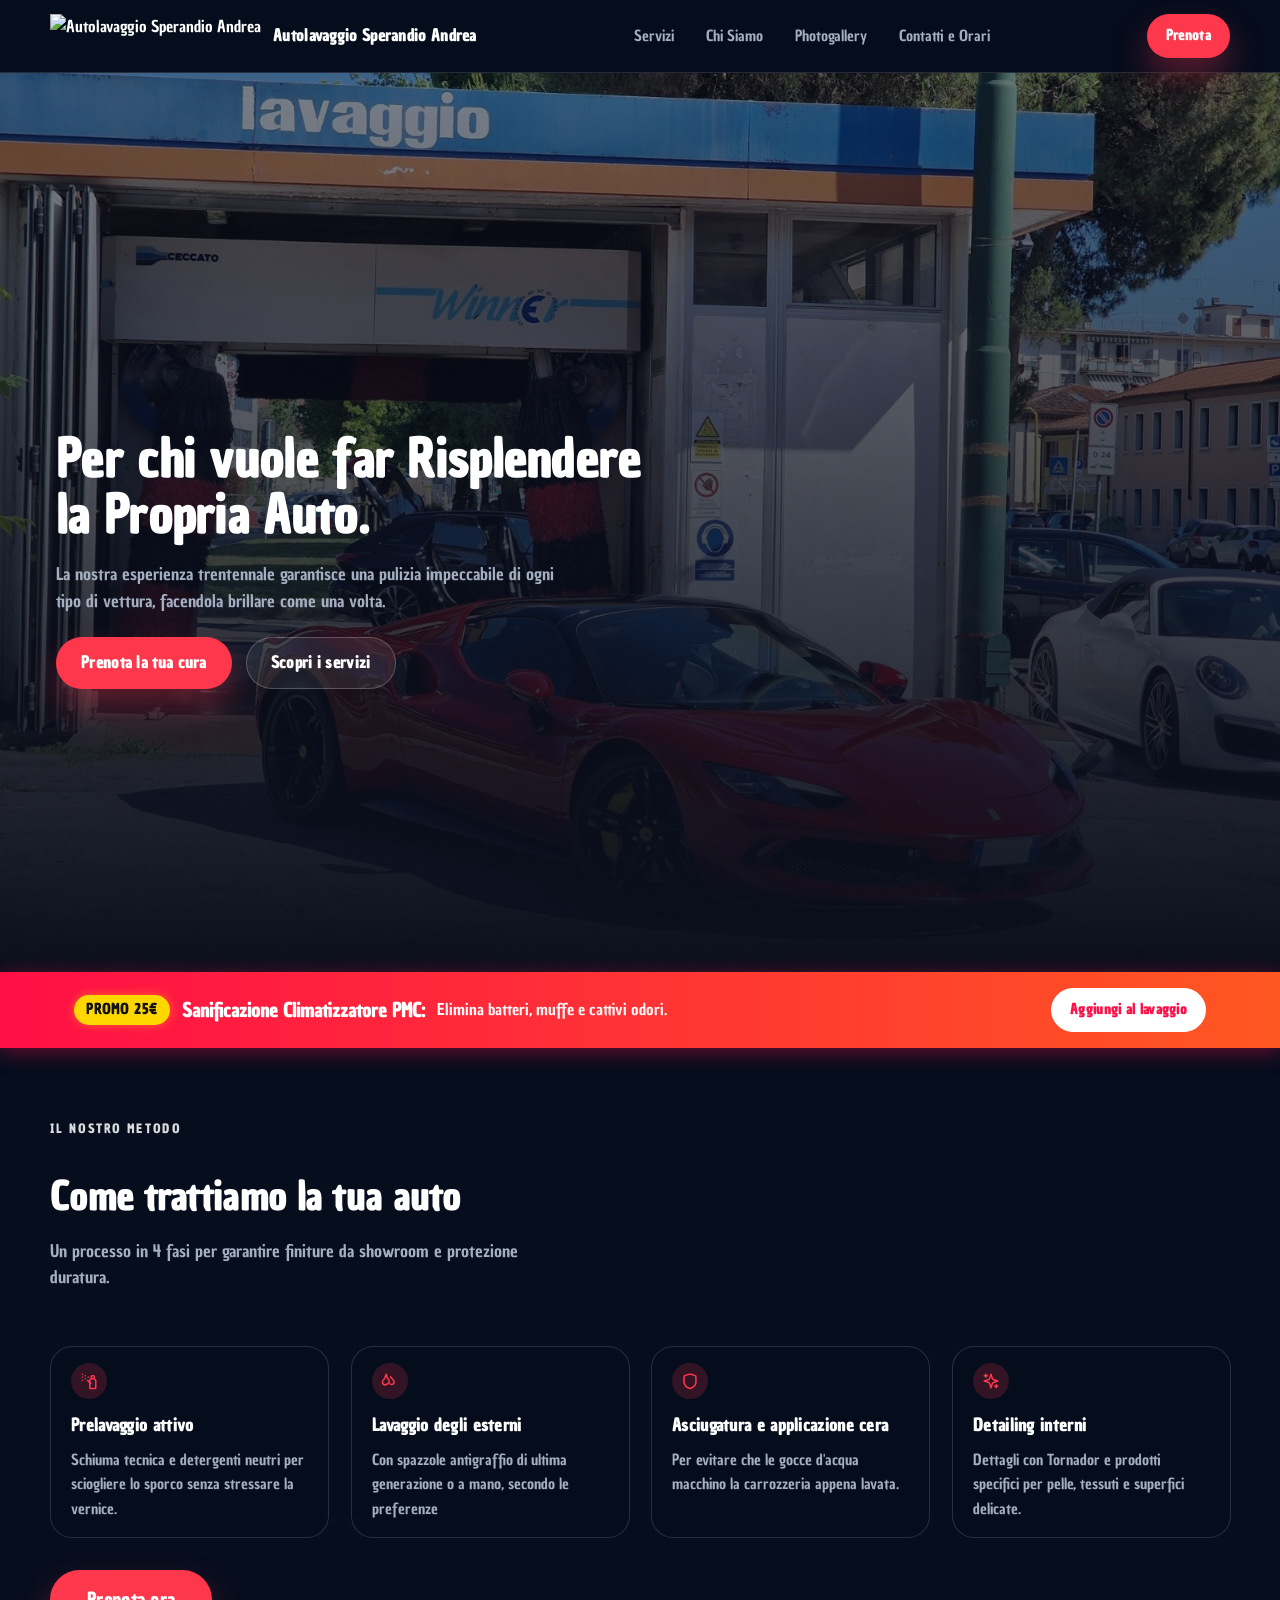
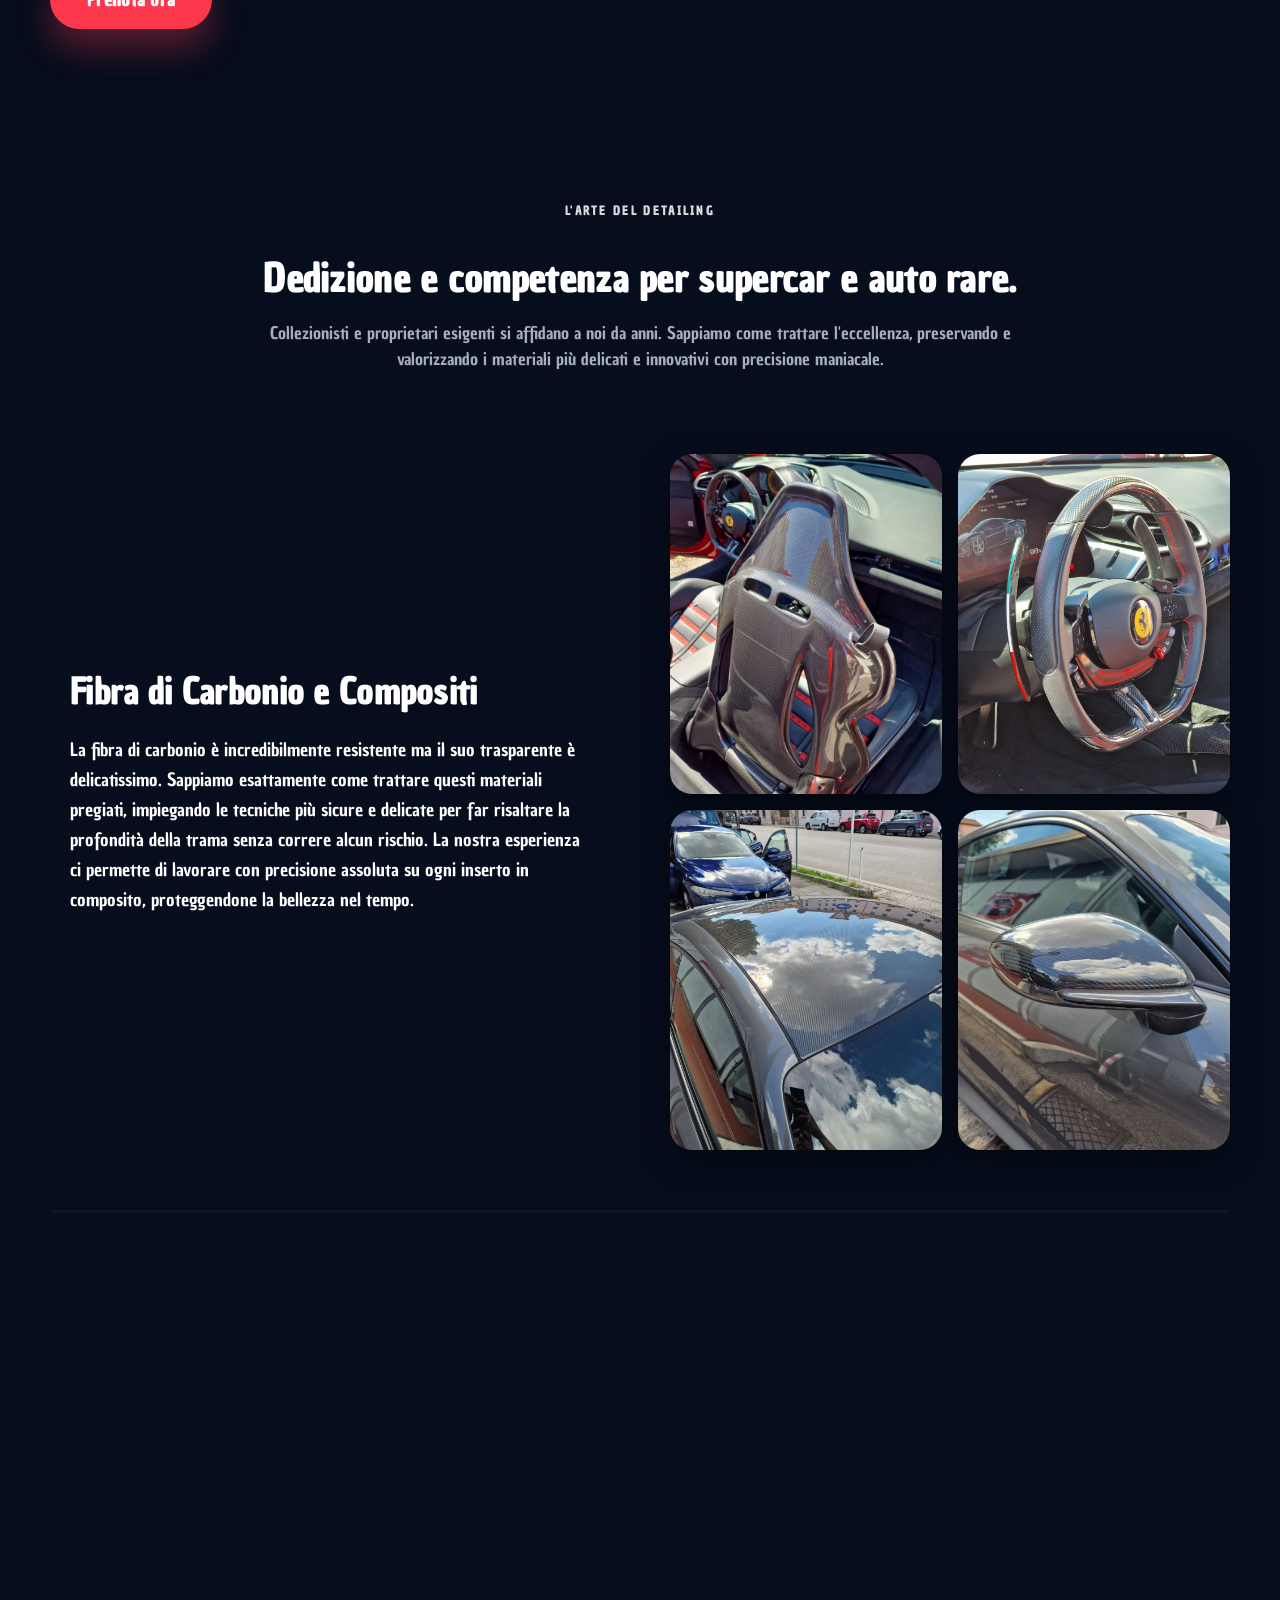
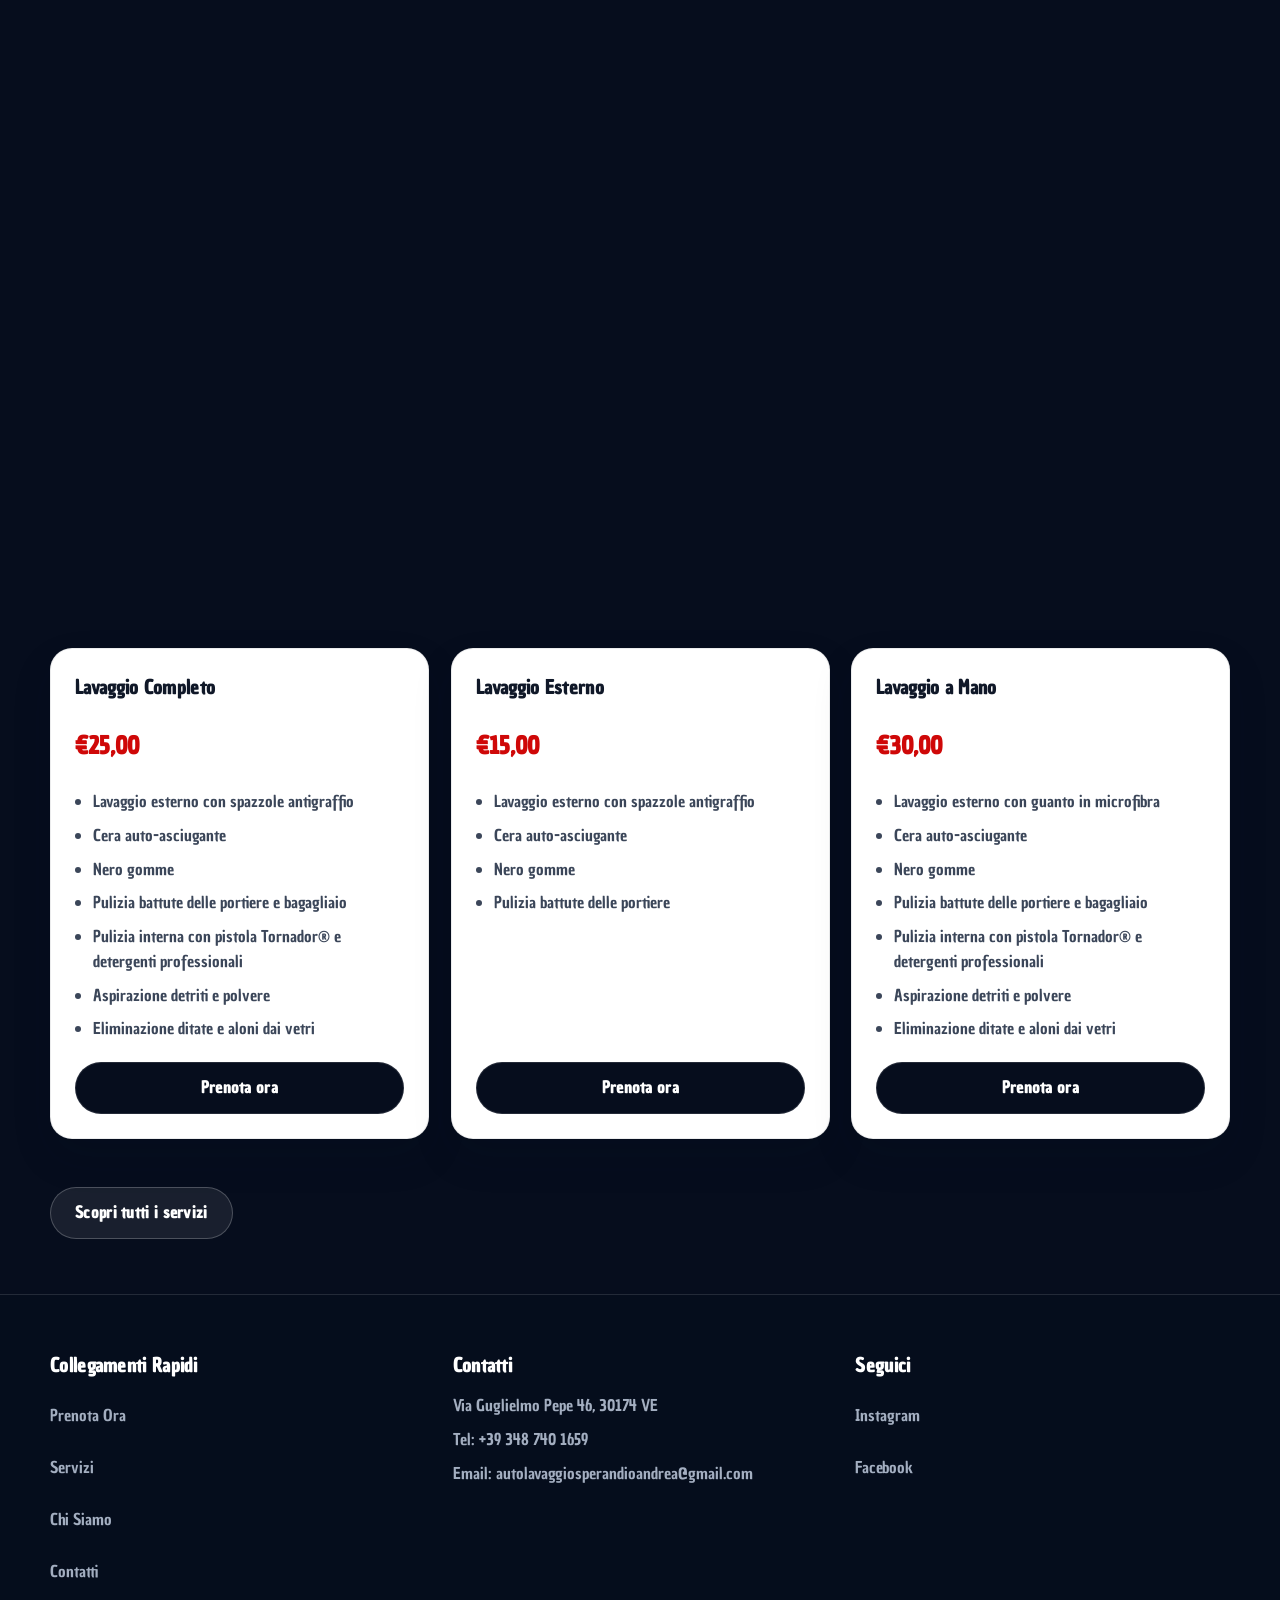
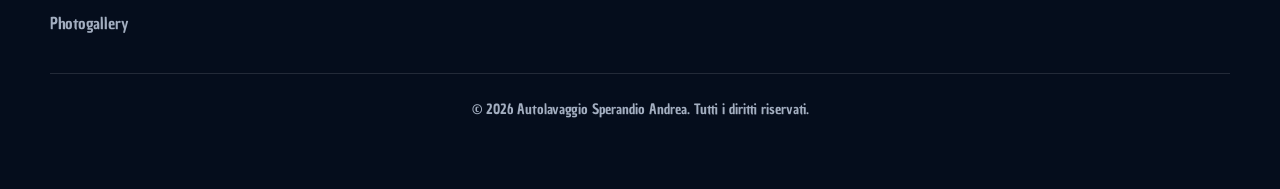
==== commit c5dafa22: "Update website layout and styles" ====
--- a/index.html
+++ b/index.html
@@ -1,601 +1,338 @@
 <!DOCTYPE html>
 <html lang="it">
+
 <head>
     <meta charset="UTF-8">
     <meta name="viewport" content="width=device-width, initial-scale=1.0">
     <title>Autolavaggio Sperandio Andrea</title>
-    <link href="https://cdn.jsdelivr.net/npm/tailwindcss@2.2.19/dist/tailwind.min.css" rel="stylesheet">
-    <link href="https://fonts.googleapis.com/css2?family=Inter:wght@400;500;600;700&display=swap" rel="stylesheet">
-    <link href="https://cdnjs.cloudflare.com/ajax/libs/aos/2.3.4/aos.css" rel="stylesheet">
-    <script src="https://cdn.jsdelivr.net/npm/framer-motion@5.0.0/dist/framer-motion.js"></script>
-    <style>
-        body {
-            font-family: 'Inter', sans-serif;
-        }
-        .bg-gradient-to-b {
-            background: linear-gradient(to bottom, #18181b, #000000);
-        }
-        .text-shadow {
-            text-shadow: 0 1px 2px rgba(0,0,0,0.8);
-        }
-        .price-color {
-            color: #ff0000;
-        }
-        .tasto {
-            background-color: #ff0000;
-        }
-        .linea {
-            border-color: #ff0000;
-        }
-        .menu-open {
-            overflow: hidden;
-        }
-        .menu-overlay {
-            background-color: rgba(0, 0, 0, 0.5);
-            transition: opacity 0.3s ease-in-out;
-        }
-        
-        /* Nuove animazioni e effetti */
-        .hero-bg {
-            position: relative;
-            overflow: hidden;
-        }
-        
-
-        
-        .parallax-bg {
-            transform: translateZ(0);
-            will-change: transform;
-        }
-        
-        .floating-animation {
-            animation: floating 6s ease-in-out infinite;
-        }
-        
-        @keyframes floating {
-            0%, 100% { transform: translateY(0px); }
-            50% { transform: translateY(-20px); }
-        }
-        
-        .glow-effect {
-            box-shadow: 0 0 20px rgba(253, 56, 77, 0.3);
-            transition: all 0.3s ease;
-        }
-        
-        .glow-effect:hover {
-            box-shadow: 0 0 30px rgba(253, 56, 77, 0.5);
-            transform: translateY(-2px);
-        }
-        
-        .card-hover {
-            transition: all 0.3s cubic-bezier(0.4, 0, 0.2, 1);
-            transform-style: preserve-3d;
-        }
-        
-        .card-hover:hover {
-            transform: translateY(-8px) rotateX(5deg);
-            box-shadow: 0 20px 40px rgba(0, 0, 0, 0.2);
-        }
-        
-        .typing-animation {
-            overflow: hidden;
-            border-right: 3px solid #fd384d;
-            white-space: nowrap;
-            margin: 0 auto;
-            animation: typing 3.5s steps(40, end), blink-caret 0.75s step-end infinite;
-        }
-        
-        @keyframes typing {
-            from { width: 0; }
-            to { width: 100%; }
-        }
-        
-        @keyframes blink-caret {
-            from, to { border-color: transparent; }
-            50% { border-color: #fd384d; }
-        }
-        
-        .gradient-text {
-            background: linear-gradient(45deg, #ffffff, #fd384d, #ffffff);
-            background-size: 200% 200%;
-            -webkit-background-clip: text;
-            -webkit-text-fill-color: transparent;
-            background-clip: text;
-            animation: gradient-shift 4s ease infinite;
-        }
-        
-        @keyframes gradient-shift {
-            0%, 100% { background-position: 0% 50%; }
-            50% { background-position: 100% 50%; }
-        }
-        
-
-        
-        .slide-in-left {
-            animation: slideInLeft 1s ease-out;
-        }
-        
-        .slide-in-right {
-            animation: slideInRight 1s ease-out;
-        }
-        
-        @keyframes slideInLeft {
-            from {
-                transform: translateX(-100%);
-                opacity: 0;
-            }
-            to {
-                transform: translateX(0);
-                opacity: 1;
-            }
-        }
-        
-        @keyframes slideInRight {
-            from {
-                transform: translateX(100%);
-                opacity: 0;
-            }
-            to {
-                transform: translateX(0);
-                opacity: 1;
-            }
-        }
-        
-        .bounce-in {
-            animation: bounceIn 1s ease-out;
-        }
-        
-        @keyframes bounceIn {
-            0% {
-                transform: scale(0.3);
-                opacity: 0;
-            }
-            50% {
-                transform: scale(1.05);
-            }
-            70% {
-                transform: scale(0.9);
-            }
-            100% {
-                transform: scale(1);
-                opacity: 1;
-            }
-        }
-        
-        .stagger-animation {
-            animation-delay: var(--delay);
-        }
-        
-        .morphing-bg {
-            background: linear-gradient(-45deg, #18181b, #000000, #1a1a1a, #000000);
-            background-size: 400% 400%;
-            animation: morphing 15s ease infinite;
-        }
-        
-        @keyframes morphing {
-            0% { background-position: 0% 50%; }
-            50% { background-position: 100% 50%; }
-            100% { background-position: 0% 50%; }
-        }
-        
-        .icon-bounce {
-            animation: iconBounce 2s ease-in-out infinite;
-        }
-        
-        @keyframes iconBounce {
-            0%, 20%, 50%, 80%, 100% { transform: translateY(0); }
-            40% { transform: translateY(-10px); }
-            60% { transform: translateY(-5px); }
-        }
-        
-        .text-glow {
-            text-shadow: 0 0 10px rgba(253, 56, 77, 0.5);
-        }
-        
-        /* Responsive improvements */
-        @media (max-width: 768px) {
-            .typing-animation {
-                animation: none;
-                border-right: none;
-                white-space: normal;
-            }
-        }
-    </style>
+    <link rel="preconnect" href="https://fonts.googleapis.com">
+    <link rel="preconnect" href="https://fonts.gstatic.com" crossorigin>
+    <link href="https://fonts.googleapis.com/css2?family=Chau+Philomene+One&display=swap" rel="stylesheet">
+    <link rel="stylesheet" href="static/site.css">
 </head>
-<body class="min-h-screen morphing-bg text-white overflow-x-hidden">
-    <header class="fixed top-0 w-full z-50 bg-black bg-opacity-80 backdrop-filter backdrop-blur-sm border-b border-white border-opacity-10 transition-all duration-300">
-        <div class="container mx-auto px-4">
-            <div class="flex items-center justify-between h-16">
-                <a href="/" class="flex items-center gap-3 slide-in-left">
-                    <img src="https://hebbkx1anhila5yf.public.blob.vercel-storage.com/Logo%20Lavaggio%20Sofndo%20Bianco-989SB9sXjKH2p5MAyZGX7JsRPZWlrj.png" alt="Sperandio Andrea Car Wash" class="w-auto h-12 floating-animation">
-                    <span class="text-lg font-semibold hidden sm:inline-block gradient-text">
-                        Autolavaggio Sperandio Andrea
-                    </span>
-                </a>
-                <button id="menuButton" class="text-white p-2 z-50 slide-in-right hover:scale-110 transition-transform duration-300">
-                    <svg xmlns="http://www.w3.org/2000/svg" width="24" height="24" viewBox="0 0 24 24" fill="none" stroke="currentColor" stroke-width="2" stroke-linecap="round" stroke-linejoin="round" class="h-6 w-6">
-                        <line x1="3" y1="12" x2="21" y2="12"></line>
-                        <line x1="3" y1="6" x2="21" y2="6"></line>
-                        <line x1="3" y1="18" x2="21" y2="18"></line>
-                    </svg>
-                    <span class="sr-only">Menu</span>
-                </button>
-            </div>
+
+<body>
+    <!-- Splash Screen -->
+    <div id="splash-screen" class="splash-screen">
+        <div class="splash-screen__bg"></div>
+        <img src="static/Logo Lavaggio Sofndo Bianco.png" alt="Logo Autolavaggio Sperandio" class="splash-screen__logo">
+    </div>
+
+    <header class="site-header">
+        <div class="container header__inner">
+            <a class="brand" href="index.html" aria-label="Torna alla home">
+                <img src="https://hebbkx1anhila5yf.public.blob.vercel-storage.com/Logo%20Lavaggio%20Sofndo%20Bianco-989SB9sXjKH2p5MAyZGX7JsRPZWlrj.png"
+                    alt="Autolavaggio Sperandio Andrea" class="brand__logo">
+                <span class="brand__text">Autolavaggio Sperandio Andrea</span>
+            </a>
+            <nav class="desktop-nav" aria-label="Principale">
+                <a class="nav-link" href="servizi.html" aria-label="Servizi">Servizi</a>
+                <a class="nav-link" href="chi-siamo.html" aria-label="Chi siamo">Chi Siamo</a>
+                <a class="nav-link" href="photogallery.html" aria-label="Photogallery">Photogallery</a>
+                <a class="nav-link" href="contatti.html" aria-label="Contatti">Contatti e Orari</a>
+            </nav>
+            <a class="btn btn--small btn--primary header__cta" href="prenota.html" aria-label="Prenota">Prenota</a>
+            <button class="nav-toggle" data-menu-button aria-expanded="false" aria-controls="site-menu"
+                aria-label="Apri menu">
+                <svg xmlns="http://www.w3.org/2000/svg" width="24" height="24" viewBox="0 0 24 24" fill="none"
+                    stroke="currentColor" stroke-width="2" stroke-linecap="round" stroke-linejoin="round"
+                    aria-hidden="true">
+                    <line x1="3" y1="12" x2="21" y2="12"></line>
+                    <line x1="3" y1="6" x2="21" y2="6"></line>
+                    <line x1="3" y1="18" x2="21" y2="18"></line>
+                </svg>
+                <span class="sr-only">Apri menu</span>
+            </button>
         </div>
+        <div id="site-menu" class="nav-panel" data-menu-panel>
+            <button class="nav-close" type="button" data-menu-close aria-label="Chiudi menu">X</button>
+            <nav class="nav-panel__links" aria-label="Menu mobile">
+                <a href="prenota.html" aria-label="Prenota ora">Prenota ora</a>
+                <a href="servizi.html" aria-label="Servizi">Servizi</a>
+                <a href="chi-siamo.html" aria-label="Chi siamo">Chi siamo</a>
+                <a href="photogallery.html" aria-label="Photogallery">Photogallery</a>
+                <a href="contatti.html" aria-label="Contatti">Contatti e Orari</a>
+            </nav>
+        </div>
+        <div class="nav-overlay" data-menu-overlay></div>
     </header>
 
-    <div id="menuOverlay" class="fixed inset-0 bg-black bg-opacity-50 z-40 hidden transition-opacity duration-300"></div>
-
-    <nav id="mobileMenu" class="fixed top-0 right-0 w-[300px] h-full bg-black border-l border-white border-opacity-10 transform translate-x-full transition-transform duration-300 ease-in-out z-50">
-        <div class="flex flex-col pt-16">
-            <a href="/prenota" class="w-full bg-white text-black px-6 py-3 font-medium hover:bg-gray-200 transition-all duration-300 hover:translate-x-2">Prenota Ora</a>
-            <a href="/servizi" class="w-full px-6 py-3 text-white hover:bg-white hover:bg-opacity-10 transition-all duration-300 hover:translate-x-2">Servizi</a>
-            <a href="/chi-siamo" class="w-full px-6 py-3 text-white hover:bg-white hover:bg-opacity-10 transition-all duration-300 hover:translate-x-2">Chi Siamo</a>
-            <a href="/contatti" class="w-full px-6 py-3 text-white hover:bg-white hover:bg-opacity-10 transition-all duration-300 hover:translate-x-2">Contatti</a>
-            <a href="/photogallery.html" class="w-full px-6 py-3 text-white hover:bg-white hover:bg-opacity-10 transition-all duration-300 hover:translate-x-2">Photogallery</a>
+    <main id="main-content">
+        <!-- Hero -->
+        <section class="section section--hero hero">
+            <div class="hero__media" style="background-image: url('static/front296jpg.jpg');"></div>
+            <div class="hero__overlay"></div>
+            <div class="container hero__content">
+                <div class="hero__copy" data-reveal style="position: relative; padding-bottom: 20px;">
+                    <h1 class="headline">Per chi vuole far Risplendere la Propria Auto.</h1>
+                    <p class="lead">
+                        La nostra esperienza trentennale garantisce una pulizia impeccabile di ogni tipo di vettura,
+                        facendola brillare come una volta.
+                    </p>
+                    <div class="hero__actions" style="align-items: center;">
+                        <a class="btn btn--primary" href="prenota.html" aria-label="Prenota la tua cura">Prenota la tua
+                            cura</a>
+                        <a class="btn btn--ghost" href="servizi.html" aria-label="Scopri i servizi">Scopri i servizi</a>
+                    </div>
+        </section>
+
+        <!-- Promo Banner (Sanificazione PMC) -->
+        <div class="promo-banner-full" data-reveal>
+            <div class="container promo-banner-full__inner">
+                <div class="promo-banner-full__text">
+                    <span class="promo-badge">PROMO 25€</span>
+                    <span class="promo-title">Sanificazione Climatizzatore PMC:</span>
+                    <span class="promo-desc">Elimina batteri, muffe e cattivi odori.</span>
+                </div>
+                <div class="promo-banner-full__action">
+                    <a href="servizi.html" class="btn btn--small btn--white btn--pulse">Aggiungi al lavaggio</a>
+                </div>
+            </div>
         </div>
-    </nav>
-
-    <section class="relative overflow-hidden pt-16 hero-bg" style="height: 70vh;">
-        <div class="absolute inset-0 z-0">
-            <img src="https://hebbkx1anhila5yf.public.blob.vercel-storage.com/Senza%20titolo%20(600%20x%20794%20px)-MeLaDrL2u0cXcWDnLhDN9GNTh7sDfN.png" alt="White Toyota at car wash facility" class="object-cover w-full h-full object-center transition-transform duration-500" style="aspect-ratio: 5/4; object-fit: cover;">
-            <div class="absolute inset-0 bg-gradient-to-b from-black via-transparent to-black opacity-60"></div>
-        </div>
-        
-        <div class="container mx-auto px-4 z-10 relative py-16 md:py-20 flex items-center justify-center" style="height: 70vh;">
-            <div class="text-center">
-                <h1 class="text-4xl md:text-6xl font-bold mb-6 text-glow" data-aos="fade-up" data-aos-duration="1000">
-                    <span class="typing-animation">Da oltre 30 anni ci prendiamo<br>cura delle vostre auto</span>
-                </h1>
-                <p class="text-lg md:text-xl text-white font-medium mb-8 max-w-2xl mx-auto drop-shadow-lg text-shadow" data-aos="fade-up" data-aos-delay="500" data-aos-duration="1000">
-                    La nostra esperienza garantisce una pulizia impeccabile di ogni tipo di vettura,
-                    facendola tornare come nuova
-                </p>
-                <a href="/photogallery.html" class="inline-flex tasto items-center justify-center px-6 py-3 text-base font-medium rounded-md text-white bg-[#fd384d] hover:bg-[#fd384d]/90 transition-all duration-300 shadow-sm glow-effect" data-aos="zoom-in" data-aos-delay="1000">
-                    <svg xmlns="http://www.w3.org/2000/svg" width="24" height="24" viewBox="0 0 24 24" fill="none" stroke="currentColor" stroke-width="2" stroke-linecap="round" stroke-linejoin="round" class="w-5 h-5 mr-2 icon-bounce">
-                        <path d="M14.5 4h-5L7 7H4a2 2 0 0 0-2 2v9a2 2 0 0 0 2 2h16a2 2 0 0 0 2-2V9a2 2 0 0 0-2-2h-3l-2.5-3z"></path>
-                        <circle cx="12" cy="13" r="3"></circle>
-                    </svg>
-                    Photogallery
-                </a>
-            </div>
-        </div>
-    </section>
-
-    <section id="services" class="py-12">
-        <div class="container mx-auto px-4">
-            <h2 class="text-3xl md:text-4xl font-bold text-center mb-16 gradient-text" data-aos="fade-down" data-aos-duration="1000">
-                Scopri i Nostri Servizi
-            </h2>
-            
-            <div class="grid md:grid-cols-2 lg:grid-cols-3 gap-8 mb-12">
-                <div class="bg-gray-100 rounded-lg shadow-xl p-6 flex flex-col card-hover" data-aos="flip-left" data-aos-delay="200" style="--delay: 0.2s;">
-                    <div class="pb-4">
-                        <h3 class="text-2xl text-black font-bold tracking-tight">Lavaggio Completo</h3>
-                        <p class="text-3xl font-bold price-color mt-2 bounce-in">€25,00</p>
-                    </div>
-                    <ul class="space-y-3 mb-6 flex-1">
-                        <li class="flex items-start gap-2 text-gray-600 stagger-animation" style="--delay: 0.1s;">
-                            <span class="text-[#fd384d] mt-1">✓</span>
-                            Lavaggio esterno con spazzole antigraffio
-                        </li>
-                        <li class="flex items-start gap-2 text-gray-600 stagger-animation" style="--delay: 0.2s;">
-                            <span class="text-[#fd384d] mt-1">✓</span>
-                            Cera auto-asciugante
-                        </li>
-                        <li class="flex items-start gap-2 text-gray-600 stagger-animation" style="--delay: 0.3s;">
-                            <span class="text-[#fd384d] mt-1">✓</span>
-                            Nero gomme
-                        </li>
-                        <li class="flex items-start gap-2 text-gray-600 stagger-animation" style="--delay: 0.4s;">
-                            <span class="text-[#fd384d] mt-1">✓</span>
-                            Pulizia battute delle portiere e bagaglaio
-                        </li>
-                        <li class="flex items-start gap-2 text-gray-600 stagger-animation" style="--delay: 0.5s;">
-                            <span class="text-[#fd384d] mt-1">✓</span>
-                            Pulizia interna con pistola Tornador® e detergenti professionali
-                        </li>
-                        <li class="flex items-start gap-2 text-gray-600 stagger-animation" style="--delay: 0.6s;">
-                            <span class="text-[#fd384d] mt-1">✓</span>
-                            Aspirazione detriti e polvere
-                        </li>
-                        <li class="flex items-start gap-2 text-gray-600 stagger-animation" style="--delay: 0.7s;">
-                            <span class="text-[#fd384d] mt-1">✓</span>
-                            Eliminazione ditate e aloni dai vetri
-                        </li>
-                    </ul>
-                    <a href="/prenota" class="w-full bg-black hover:bg-black/90 text-white py-2 px-4 rounded transition-all duration-300 text-center hover:scale-105">
-                        Prenota ora
-                    </a>
-                </div>
-                <div class="bg-gray-100 rounded-lg shadow-xl p-6 flex flex-col card-hover" data-aos="flip-left" data-aos-delay="400" style="--delay: 0.4s;">
-                    <div class="pb-4">
-                        <h3 class="text-2xl text-black font-bold tracking-tight">Lavaggio Esterno</h3>
-                        <p class="text-3xl font-bold price-color mt-2 bounce-in">€15,00</p>
-                    </div>
-                    <ul class="space-y-3 mb-6 flex-1">
-                        <li class="flex items-start gap-2 text-gray-600 stagger-animation" style="--delay: 0.1s;">
-                            <span class="text-[#fd384d] mt-1">✓</span>
-                            Lavaggio esterno con spazzole antigraffio
-                        </li>
-                        <li class="flex items-start gap-2 text-gray-600 stagger-animation" style="--delay: 0.2s;">
-                            <span class="text-[#fd384d] mt-1">✓</span>
-                            Cera auto-asciugante
-                        </li>
-                        <li class="flex items-start gap-2 text-gray-600 stagger-animation" style="--delay: 0.3s;">
-                            <span class="text-[#fd384d] mt-1">✓</span>
-                            Nero gomme
-                        </li>
-                        <li class="flex items-start gap-2 text-gray-600 stagger-animation" style="--delay: 0.4s;">
-                            <span class="text-[#fd384d] mt-1">✓</span>
-                            Pulizia battute delle portiere
-                        </li>
-                    </ul>
-                    <a href="/prenota" class="w-full bg-black hover:bg-black/90 text-white py-2 px-4 rounded transition-all duration-300 text-center hover:scale-105">
-                        Prenota ora
-                    </a>
-                </div>
-                <div class="bg-gray-100 rounded-lg shadow-xl p-6 flex flex-col card-hover" data-aos="flip-left" data-aos-delay="600" style="--delay: 0.6s;">
-                    <div class="pb-4">
-                        <h3 class="text-2xl text-black font-bold tracking-tight">Lavaggio A Mano</h3>
-                        <p class="text-3xl font-bold price-color mt-2 bounce-in">€30,00</p>
-                    </div>
-                    <ul class="space-y-3 mb-6 flex-1">
-                        <li class="flex items-start gap-2 text-gray-600 stagger-animation" style="--delay: 0.1s;">
-                            <span class="text-[#fd384d] mt-1">✓</span>
-                            Lavaggio esterno con guanto in microfibra
-                        </li>
-                        <li class="flex items-start gap-2 text-gray-600 stagger-animation" style="--delay: 0.2s;">
-                            <span class="text-[#fd384d] mt-1">✓</span>
-                            Cera auto-asciugante
-                        </li>
-                        <li class="flex items-start gap-2 text-gray-600 stagger-animation" style="--delay: 0.3s;">
-                            <span class="text-[#fd384d] mt-1">✓</span>
-                            Pulizia battute delle portiere e bagaglaio
-                        </li>
-                        <li class="flex items-start gap-2 text-gray-600 stagger-animation" style="--delay: 0.4s;">
-                            <span class="text-[#fd384d] mt-1">✓</span>
-                            Pulizia interna con pistola Tornador® e detergenti professionali
-                        </li>
-                        <li class="flex items-start gap-2 text-gray-600 stagger-animation" style="--delay: 0.5s;">
-                            <span class="text-[#fd384d] mt-1">✓</span>
-                            Aspirazione detriti e polvere
-                        </li>
-                        <li class="flex items-start gap-2 text-gray-600 stagger-animation" style="--delay: 0.6s;">
-                            <span class="text-[#fd384d] mt-1">✓</span>
-                            Eliminazione ditate e aloni dai vetri
-                        </li>
-                    </ul>
-                    <a href="/prenota" class="w-full bg-black hover:bg-black/90 text-white py-2 px-4 rounded transition-all duration-300 text-center hover:scale-105">
-                        Prenota ora
-                    </a>
-                </div>
-            </div>
-
-            <div class="text-center p-8 bg-gray-100 rounded-2xl shadow-xl mb-12" data-aos="zoom-in" data-aos-delay="800">
-                <h3 class="text-2xl font-bold mb-6 text-black">E Molto Altro anche per Furgoni</h3>
-                <a href="/servizi" class="inline-block tasto text-white py-2 px-4 rounded transition-all duration-300 glow-effect">
-                    Scopri Tutti i Nostri Servizi
-                </a>
-            </div>
-        </div>
-    </section>
-
-    <footer class="bg-black py-12 border-t border-white border-opacity-10">
-        <div class="container mx-auto px-4">
-            <div class="grid grid-cols-1 md:grid-cols-3 gap-8">
-                <div data-aos="fade-up" data-aos-delay="200">
-                    <h3 class="text-xl font-bold mb-4">Collegamenti Rapidi</h3>
-                    <nav class="flex flex-col space-y-2">
-                        <a href="/prenota" class="text-white text-opacity-80 hover:text-white transition-all duration-300 hover:translate-x-2">Prenota Ora</a>
-                        <a href="/servizi" class="text-white text-opacity-80 hover:text-white transition-all duration-300 hover:translate-x-2">Servizi</a>
-                        <a href="/chi-siamo" class="text-white text-opacity-80 hover:text-white transition-all duration-300 hover:translate-x-2">Chi Siamo</a>
-                        <a href="/contatti" class="text-white text-opacity-80 hover:text-white transition-all duration-300 hover:translate-x-2">Contatti</a>
-                        <a href="/photogallery.html" class="text-white text-opacity-80 hover:text-white transition-all duration-300 hover:translate-x-2">Photogallery</a>
-                    </nav>
-                </div>
-                <div data-aos="fade-up" data-aos-delay="400">
-                    <h3 class="text-xl font-bold mb-4">Contatti</h3>
-                    <address class="not-italic text-white text-opacity-80">
-                        <p class="flex items-center gap-2 mb-2">
-                            <svg xmlns="http://www.w3.org/2000/svg" width="20" height="20" viewBox="0 0 24 24" fill="none" stroke="currentColor" stroke-width="2" stroke-linecap="round" stroke-linejoin="round" class="icon-bounce">
-                                <path d="M21 10c0 7-9 13-9 13s-9-6-9-13a9 9 0 0 1 18 0z"></path>
-                                <circle cx="12" cy="10" r="3"></circle>
+
+        <!-- Metodo -->
+        <section class="section" id="metodo">
+            <div class="container">
+                <div class="section-head" data-reveal>
+                    <p class="eyebrow">Il nostro metodo</p>
+                    <h2 class="section-title">Come trattiamo la tua auto</h2>
+                    <p class="lead">Un processo in 4 fasi per garantire finiture da showroom e protezione duratura.</p>
+                </div>
+                <div class="process-grid" data-stagger="0.08">
+                    <article class="process-card" data-reveal>
+                        <span class="icon-badge">
+                            <svg xmlns="http://www.w3.org/2000/svg" width="18" height="18" viewBox="0 0 24 24"
+                                fill="none" stroke="currentColor" stroke-width="2" stroke-linecap="round"
+                                stroke-linejoin="round" aria-hidden="true">
+                                <path d="M3 3h.01" />
+                                <path d="M7 5h.01" />
+                                <path d="M11 7h.01" />
+                                <path d="M3 7h.01" />
+                                <path d="M7 9h.01" />
+                                <path d="M3 11h.01" />
+                                <rect width="4" height="4" x="15" y="5" rx="1" />
+                                <path d="m19 9 2 2v10c0 .6-.4 1-1 1h-6c-.6 0-1-.4-1-1V11l2-2" />
+                                <path d="m13 14-3-3" />
+                                <path d="m14.5 15.5-3-3" />
                             </svg>
-                            Via Guglielmo Pepe 46, 30174 VE
-                        </p>
-                        <p>Tel: +39 348 740 1659</p>
-                        <p>Email: autolavaggiosperandioandrea@gmail.com</p>
-                    </address>
-                </div>
-                <div data-aos="fade-up" data-aos-delay="600">
-                    <h3 class="text-xl font-bold mb-4">Seguici</h3>
-                    <div class="flex space-x-4">
-                        <a href="https://www.instagram.com/andreasperandiocarwash/" target="_blank" rel="noopener noreferrer" class="text-white text-opacity-80 hover:text-white transition-all duration-300 hover:scale-110">
-                            <svg xmlns="http://www.w3.org/2000/svg" width="24" height="24" viewBox="0 0 24 24" fill="none" stroke="currentColor" stroke-width="2" stroke-linecap="round" stroke-linejoin="round">
-                                <rect x="2" y="2" width="20" height="20" rx="5" ry="5"></rect>
-                                <path d="M16 11.37A4 4 0 1 1 12.63 8 4 4 0 0 1 16 11.37z"></path>
-                                <line x1="17.5" y1="6.5" x2="17.51" y2="6.5"></line>
+                        </span>
+                        <h3>Prelavaggio attivo</h3>
+                        <p>Schiuma tecnica e detergenti neutri per sciogliere lo sporco senza stressare la vernice.</p>
+                    </article>
+                    <article class="process-card" data-reveal>
+                        <span class="icon-badge">
+                            <svg xmlns="http://www.w3.org/2000/svg" width="18" height="18" viewBox="0 0 24 24"
+                                fill="none" stroke="currentColor" stroke-width="2" stroke-linecap="round"
+                                stroke-linejoin="round" aria-hidden="true">
+                                <path
+                                    d="M7 16.3c2.2 0 4-1.83 4-4.05 0-1.16-.57-2.26-1.71-3.19S7 2.9 7 2.9s-2.28 6.16-3.29 7.16C2.57 11 2 12.08 2 13.25c0 2.22 1.8 4.05 4 4.05z" />
+                                <path
+                                    d="M12.56 6.6A10.97 10.97 0 0 1 14 8c2.53 2.53 3.5 3.5 3.5 5 0 1.93-1.57 3.5-3.5 3.5a3.5 3.5 0 0 1-1.46-.32" />
                             </svg>
-                            <span class="sr-only">Instagram</span>
-                        </a>
-                        <a href="https://www.facebook.com/profile.php?id=61559960143907" target="_blank" rel="noopener noreferrer" class="text-white text-opacity-80 hover:text-white transition-all duration-300 hover:scale-110">
-                            <svg xmlns="http://www.w3.org/2000/svg" width="24" height="24" viewBox="0 0 24 24" fill="none" stroke="currentColor" stroke-width="2" stroke-linecap="round" stroke-linejoin="round">
-                                <path d="M18 2h-3a5 5 0 0 0-5 5v3H7v4h3v8h4v-8h3l1-4h-4V7a1 1 0 0 1 1-1h3z"></path>
+                        </span>
+                        <h3>Lavaggio degli esterni</h3>
+                        <p>Con spazzole antigraffio di ultima generazione o a mano, secondo le preferenze</p>
+                    </article>
+                    <article class="process-card" data-reveal>
+                        <span class="icon-badge">
+                            <svg xmlns="http://www.w3.org/2000/svg" width="18" height="18" viewBox="0 0 24 24"
+                                fill="none" stroke="currentColor" stroke-width="2" stroke-linecap="round"
+                                stroke-linejoin="round" aria-hidden="true">
+                                <path
+                                    d="M20 13c0 5-3.5 7.5-7.66 8.95a1 1 0 0 1-.67-.01C7.5 20.5 4 18 4 13V6a1 1 0 0 1 1-1c2-1 4-2 7-2 2.89 0 4.78 1 6.89 2a1 1 0 0 1 1 1v7z" />
                             </svg>
-                            <span class="sr-only">Facebook</span>
-                        </a>
-                    </div>
-                </div>
-            </div>
-            <div class="mt-8" data-aos="fade-up" data-aos-delay="700">
-                <h3 class="text-xl font-bold mb-4">Posizione</h3>
-                <p class="text-white text-opacity-80 mb-4">Via Guglielmo Pepe 46, 30174 VE</p>
-                <div class="overflow-hidden rounded-lg">
-                    <iframe title="Mappa" src="https://www.google.com/maps/embed?pb=!1m18!1m12!1m3!1d2796.964815306456!2d12.244720977642322!3d45.49065327107426!2m3!1f0!2f0!3f0!3m2!1i1024!2i768!4f13.1!3m3!1m2!1s0x477eb550ba291547%3A0x112a3870d1b807b1!2sAutolavaggio%20Sperandio%20Andrea!5e0!3m2!1sit!2sit!4v1778770076041!5m2!1sit!2sit" width="600" height="450" class="w-full h-64" style="border:0;" allowfullscreen="" loading="lazy" referrerpolicy="no-referrer-when-downgrade"></iframe>
-                </div>
-            </div>
-            <div class="mt-8 pt-8 border-t border-white border-opacity-10 text-center text-white text-opacity-60" data-aos="fade-up" data-aos-delay="800">
-                <p>&copy; <span id="currentYear"></span> Autolavaggio Sperandio Andrea. Tutti i diritti riservati.</p>
+                        </span>
+                        <h3>Asciugatura e applicazione cera</h3>
+                        <p>Per evitare che le gocce d'acqua macchino la carrozzeria appena lavata.</p>
+                    </article>
+                    <article class="process-card" data-reveal>
+                        <span class="icon-badge">
+                            <svg xmlns="http://www.w3.org/2000/svg" width="18" height="18" viewBox="0 0 24 24"
+                                fill="none" stroke="currentColor" stroke-width="2" stroke-linecap="round"
+                                stroke-linejoin="round" aria-hidden="true">
+                                <path
+                                    d="m12 3-1.912 5.813a2 2 0 0 1-1.275 1.275L3 12l5.813 1.912a2 2 0 0 1 1.275 1.275L12 21l1.912-5.813a2 2 0 0 1 1.275-1.275L21 12l-5.813-1.912a2 2 0 0 1-1.275-1.275L12 3Z" />
+                                <path d="M5 3v4" />
+                                <path d="M19 17v4" />
+                                <path d="M3 5h4" />
+                                <path d="M17 19h4" />
+                            </svg>
+                        </span>
+                        <h3>Detailing interni</h3>
+                        <p>Dettagli con Tornador e prodotti specifici per pelle, tessuti e superfici delicate.</p>
+                    </article>
+                </div>
+                <div class="section-cta" style="text-align: center; margin-top: 32px;" data-reveal>
+                    <a class="btn btn--primary" style="padding: 14px 36px; font-size: 1.15rem;" href="prenota.html"
+                        aria-label="Prenota ora">Prenota ora</a>
+                </div>
+            </div>
+        </section>
+
+        <!-- Signature Detailing (Supercar & Materiali Pregiati) -->
+        <section class="section section--signature-luxury" id="signature-luxury">
+            <div class="container">
+                <div class="section-head" data-reveal style="text-align: center;">
+                    <p class="eyebrow">L'Arte del Detailing</p>
+                    <h2 class="section-title">Dedizione e competenza per supercar e auto rare.</h2>
+                    <p class="lead" style="max-width: 800px; margin: 0 auto; text-align: center;">Collezionisti e
+                        proprietari esigenti
+                        si affidano a noi da anni. Sappiamo come trattare l'eccellenza, preservando e valorizzando i
+                        materiali più delicati e innovativi con precisione maniacale.</p>
+                </div>
+
+                <!-- Blocco 1: Fibra di Carbonio -->
+                <div class="luxury-block luxury-block--carbon">
+                    <div class="luxury-block__text" data-reveal>
+                        <h3>Fibra di Carbonio e Compositi</h3>
+                        <p>La fibra di carbonio è incredibilmente resistente ma il suo trasparente è delicatissimo.
+                            Sappiamo esattamente come trattare questi materiali pregiati, impiegando le tecniche più
+                            sicure e delicate per far risaltare la profondità della trama senza correre alcun rischio.
+                            La nostra esperienza ci permette di lavorare con precisione assoluta
+                            su ogni inserto in composito, proteggendone la bellezza nel tempo.</p>
+                    </div>
+                    <div class="luxury-block__media luxury-grid" data-stagger="0.15">
+                        <div class="luxury-grid__item lux-img-1" data-reveal><img
+                                src="static/photo_2026-07-01_13-11-37%20(2).jpg" alt="Dettaglio carbonio 1"></div>
+                        <div class="luxury-grid__item lux-img-2" data-reveal><img
+                                src="static/photo_2026-07-01_13-11-37.jpg" alt="Dettaglio carbonio 2"></div>
+                        <div class="luxury-grid__item lux-img-3" data-reveal><img
+                                src="static/photo_2026-07-01_13-11-38%20(2).jpg" alt="Dettaglio carbonio 3"></div>
+                        <div class="luxury-grid__item lux-img-4" data-reveal><img
+                                src="static/photo_2026-07-01_13-11-38.jpg" alt="Dettaglio carbonio 4"></div>
+                    </div>
+                </div>
+
+                <div class="fluid-separator" aria-hidden="true"></div>
+
+                <!-- Blocco 2: Pelli Nappa e Superfici Naturali -->
+                <div class="luxury-block luxury-block--leather luxury-block--reverse">
+                    <div class="luxury-block__text" data-reveal>
+                        <h3>Pelli Nappa e Superfici Pregiate</h3>
+                        <p>Ogni pellame naturale richiede un approccio sartoriale e tanta delicatezza. Trattiamo
+                            regolarmente interni in nappa, pelle pieno fiore e materiali delicati. Manteniamo
+                            l'opacità originale e la morbidezza che contraddistingue le pelli più esclusive. Il
+                            risultato è un abitacolo fresco, protetto e accogliente.</p>
+                    </div>
+                    <div class="luxury-block__media luxury-carousel" data-reveal>
+                        <div class="luxury-carousel__inner">
+                            <div class="lux-slide lux-slide--1"><img src="static/photo_2026-07-01_13-11-38%20(5).jpg"
+                                    alt="Dettaglio interni in pelle pregiata 1"></div>
+                            <div class="lux-slide lux-slide--2"><img src="static/photo_2026-07-01_13-11-38%20(4).jpg"
+                                    alt="Pulizia sedili nappa"></div>
+                            <div class="lux-slide lux-slide--3"><img src="static/photo_2026-07-01_13-11-38%20(3).jpg"
+                                    alt="Finitura interni di lusso"></div>
+                            <div class="lux-slide lux-slide--4"><img src="static/photo_2026-07-01_13-56-24.jpg"
+                                    alt="Trattamento pelli premium"></div>
+                        </div>
+                    </div>
+                </div>
+
+            </div>
+        </section>
+
+        <!-- Servizi principali -->
+        <section class="section section--tight" id="servizi">
+            <div class="container">
+                <div class="section-head" data-reveal>
+                    <p class="eyebrow">I Nostri Servizi</p>
+                    <h2 class="section-title">Le nostre proposte per risultati impeccabili</h2>
+                    <p class="lead">Scegli il livello di cura ideale e affidati alla nostra attenzione maniacale.</p>
+                </div>
+                <div class="service-grid" data-stagger="0.08">
+                    <article class="service-card" data-reveal>
+                        <div class="service-card__body">
+                            <h3>Lavaggio Completo</h3>
+                            <p class="price">€25,00</p>
+                            <ul>
+                                <li>Lavaggio esterno con spazzole antigraffio</li>
+                                <li>Cera auto-asciugante</li>
+                                <li>Nero gomme</li>
+                                <li>Pulizia battute delle portiere e bagagliaio</li>
+                                <li>Pulizia interna con pistola Tornador® e detergenti professionali</li>
+                                <li>Aspirazione detriti e polvere</li>
+                                <li>Eliminazione ditate e aloni dai vetri</li>
+
+                            </ul>
+                            <a class="btn btn--dark" href="prenota.html" aria-label="Prenota ora">Prenota ora</a>
+                        </div>
+                    </article>
+                    <article class="service-card" data-reveal>
+                        <div class="service-card__body">
+                            <h3>Lavaggio Esterno</h3>
+                            <p class="price">€15,00</p>
+                            <ul>
+                                <li>Lavaggio esterno con spazzole antigraffio</li>
+                                <li>Cera auto-asciugante</li>
+                                <li>Nero gomme</li>
+                                <li>Pulizia battute delle portiere</li>
+                            </ul>
+                            <a class="btn btn--dark" href="prenota.html" aria-label="Prenota ora">Prenota ora</a>
+                        </div>
+                    </article>
+                    <article class="service-card" data-reveal>
+                        <div class="service-card__body">
+                            <h3>Lavaggio a Mano</h3>
+                            <p class="price">€30,00</p>
+                            <ul>
+                                <li>Lavaggio esterno con guanto in microfibra</li>
+                                <li>Cera auto-asciugante</li>
+                                <li>Nero gomme</li>
+                                <li>Pulizia battute delle portiere e bagagliaio</li>
+                                <li>Pulizia interna con pistola Tornador® e detergenti professionali</li>
+                                <li>Aspirazione detriti e polvere</li>
+                                <li>Eliminazione ditate e aloni dai vetri</li>
+                            </ul>
+                            <a class="btn btn--dark" href="prenota.html" aria-label="Prenota ora">Prenota ora</a>
+                        </div>
+                    </article>
+                </div>
+                <div class="section-cta" style="margin-top: 48px; text-align: center;" data-reveal>
+                    <a class="btn btn--ghost" href="servizi.html" aria-label="Scopri tutti i servizi">Scopri tutti i
+                        servizi</a>
+                </div>
+            </div>
+        </section>
+    </main>
+
+    <footer class="site-footer">
+        <div class="container section section--tight">
+            <div class="footer-grid">
+                <div>
+                    <h3>Collegamenti Rapidi</h3>
+                    <div class="footer-links">
+                        <a href="prenota.html" aria-label="Prenota ora">Prenota Ora</a>
+                        <a href="servizi.html" aria-label="Servizi">Servizi</a>
+                        <a href="chi-siamo.html" aria-label="Chi siamo">Chi Siamo</a>
+                        <a href="contatti.html" aria-label="Contatti">Contatti</a>
+                        <a href="photogallery.html" aria-label="Photogallery">Photogallery</a>
+                    </div>
+                </div>
+                <div>
+                    <h3>Contatti</h3>
+                    <div class="footer-links">
+                        <span>Via Guglielmo Pepe 46, 30174 VE</span>
+                        <span>Tel: +39 348 740 1659</span>
+                        <span>Email: autolavaggiosperandioandrea@gmail.com</span>
+                    </div>
+                </div>
+                <div>
+                    <h3>Seguici</h3>
+                    <div class="footer-links">
+                        <a href="https://www.instagram.com/andreasperandiocarwash/" target="_blank"
+                            rel="noopener noreferrer" aria-label="Instagram">Instagram</a>
+                        <a href="https://www.facebook.com/profile.php?id=61559960143907" target="_blank"
+                            rel="noopener noreferrer" aria-label="Facebook">Facebook</a>
+                    </div>
+                </div>
+            </div>
+            <div class="footer-bottom">
+                <p>&copy; <span data-current-year></span> Autolavaggio Sperandio Andrea. Tutti i diritti riservati.</p>
             </div>
         </div>
     </footer>
 
-    <script src="https://cdnjs.cloudflare.com/ajax/libs/aos/2.3.4/aos.js"></script>
-    <script>
-        // Inizializza AOS (Animate On Scroll)
-        AOS.init({
-            duration: 800,
-            easing: 'ease-in-out',
-            once: true,
-            mirror: false
-        });
-
-        // Mobile menu functionality
-        const menuButton = document.getElementById('menuButton');
-        const mobileMenu = document.getElementById('mobileMenu');
-        const menuOverlay = document.getElementById('menuOverlay');
-        let isMenuOpen = false;
-
-        function toggleMenu() {
-            isMenuOpen = !isMenuOpen;
-            mobileMenu.style.transform = isMenuOpen ? 'translateX(0)' : 'translateX(100%)';
-            menuOverlay.style.display = isMenuOpen ? 'block' : 'none';
-            document.body.style.overflow = isMenuOpen ? 'hidden' : '';
-        }
-
-        menuButton.addEventListener('click', (e) => {
-            e.stopPropagation();
-            toggleMenu();
-        });
-
-        menuOverlay.addEventListener('click', toggleMenu);
-
-        // Close menu when clicking outside
-        document.addEventListener('click', (event) => {
-            if (isMenuOpen && !mobileMenu.contains(event.target) && !menuButton.contains(event.target)) {
-                toggleMenu();
-            }
-        });
-
-        // Parallax effect ridotto per l'immagine di sfondo
-        window.addEventListener('scroll', () => {
-            const scrolled = window.pageYOffset;
-            const heroImg = document.querySelector('section img');
-            if (heroImg && scrolled < window.innerHeight) {
-                const speed = scrolled * 0.2; // Ridotto da 0.5 a 0.2
-                heroImg.style.transform = `translateY(${speed}px)`;
-            }
-        });
-
-        // Effetto typing per il titolo principale
-        function typeWriter(element, text, speed = 100) {
-            let i = 0;
-            element.innerHTML = '';
-            
-            function type() {
-                if (i < text.length) {
-                    element.innerHTML += text.charAt(i);
-                    i++;
-                    setTimeout(type, speed);
-                }
-            }
-            type();
-        }
-
-        // Attiva l'effetto typing quando l'elemento è visibile
-        const observer = new IntersectionObserver((entries) => {
-            entries.forEach(entry => {
-                if (entry.isIntersecting) {
-                    const typingElement = entry.target.querySelector('.typing-animation');
-                    if (typingElement && !typingElement.classList.contains('typed')) {
-                        typingElement.classList.add('typed');
-                        const text = typingElement.textContent;
-                        typeWriter(typingElement, text, 50);
-                    }
-                }
-            });
-        });
-
-        const heroSection = document.querySelector('section');
-        if (heroSection) {
-            observer.observe(heroSection);
-        }
-
-        // Animazione staggered per gli elementi delle liste
-        const staggerElements = document.querySelectorAll('.stagger-animation');
-        staggerElements.forEach((element, index) => {
-            element.style.animationDelay = `${index * 0.1}s`;
-            element.classList.add('bounce-in');
-        });
-
-        // Update current year in footer
-        document.getElementById('currentYear').textContent = new Date().getFullYear();
-
-        // Smooth scrolling per i link interni
-        document.querySelectorAll('a[href^="#"]').forEach(anchor => {
-            anchor.addEventListener('click', function (e) {
-                e.preventDefault();
-                const target = document.querySelector(this.getAttribute('href'));
-                if (target) {
-                    target.scrollIntoView({
-                        behavior: 'smooth',
-                        block: 'start'
-                    });
-                }
-            });
-        });
-
-        // Aggiungi effetti hover dinamici
-        const cards = document.querySelectorAll('.card-hover');
-        cards.forEach(card => {
-            card.addEventListener('mouseenter', () => {
-                card.style.transform = 'translateY(-8px) rotateX(5deg)';
-            });
-            
-            card.addEventListener('mouseleave', () => {
-                card.style.transform = 'translateY(0) rotateX(0)';
-            });
-        });
-
-        // Effetto particelle di sfondo (opzionale)
-        function createParticle() {
-            const particle = document.createElement('div');
-            particle.style.cssText = `
-                position: fixed;
-                width: 2px;
-                height: 2px;
-                background: rgba(253, 56, 77, 0.3);
-                border-radius: 50%;
-                pointer-events: none;
-                z-index: 1;
-                animation: float 6s linear infinite;
-            `;
-            
-            particle.style.left = Math.random() * window.innerWidth + 'px';
-            particle.style.top = window.innerHeight + 'px';
-            
-            document.body.appendChild(particle);
-            
-            setTimeout(() => {
-                particle.remove();
-            }, 6000);
-        }
-
-        // Crea particelle occasionalmente
-        setInterval(createParticle, 3000);
-
-        // CSS per l'animazione delle particelle
-        const style = document.createElement('style');
-        style.textContent = `
-            @keyframes float {
-                to {
-                    transform: translateY(-100vh) rotate(360deg);
-                    opacity: 0;
-                }
-            }
-        `;
-        document.head.appendChild(style);
-    </script>
+    <script src="static/site.js"></script>
 </body>
+
 </html>
--- a/static/site.css
+++ b/static/site.css
@@ -0,0 +1,2827 @@
+:root {
+    --primary-red: #fd384d;
+    --dark-red: #cf0808;
+    --black-bg: #060d1d;
+    --grey-text: #a3aec0;
+    --white: #ffffff;
+    --font-main: "Chau Philomene One", sans-serif;
+    --color-ink: var(--black-bg);
+    --color-charcoal: var(--black-bg);
+    --color-surface: rgba(6, 13, 29, 0.92);
+    --color-text: var(--white);
+    --color-muted: var(--grey-text);
+    --color-muted-strong: rgba(255, 255, 255, 0.85);
+    --color-ink-muted: var(--grey-text);
+    --color-accent: var(--primary-red);
+    --color-accent-strong: var(--dark-red);
+    --color-line: rgba(255, 255, 255, 0.12);
+    --shadow-soft: 0 32px 70px rgba(6, 13, 29, 0.55);
+    --shadow-lift: 0 18px 36px rgba(6, 13, 29, 0.45);
+    --radius-lg: 22px;
+    --radius-md: 14px;
+    --radius-sm: 10px;
+    --content-width: 1180px;
+    --hero-slide-duration: 30s;
+}
+
+*,
+*::before,
+*::after {
+    box-sizing: border-box;
+}
+
+html {
+    scroll-behavior: smooth;
+}
+
+body {
+    margin: 0;
+    min-height: 100vh;
+    font-family: var(--font-main);
+    background:
+        radial-gradient(720px circle at 15% -12%, rgba(253, 56, 77, 0.18), transparent 62%),
+        linear-gradient(180deg, #060d1d 0%, #060d1d 75%);
+    color: var(--color-text);
+    line-height: 1.6;
+}
+
+h1,
+h2,
+h3,
+h4,
+h5 {
+    margin: 0 0 12px;
+    font-weight: 600;
+    letter-spacing: 0.3px;
+}
+
+p {
+    margin: 0 0 12px;
+}
+
+.sr-only {
+    position: absolute;
+    width: 1px;
+    height: 1px;
+    padding: 0;
+    margin: -1px;
+    overflow: hidden;
+    clip: rect(0, 0, 0, 0);
+    white-space: nowrap;
+    border: 0;
+}
+
+img {
+    max-width: 100%;
+    display: block;
+}
+
+a {
+    color: inherit;
+    text-decoration: none;
+}
+
+button {
+    font: inherit;
+}
+
+.container {
+    width: min(var(--content-width), 100% - 32px);
+    margin: 0 auto;
+}
+
+.section {
+    padding: 72px 0;
+    position: relative;
+}
+
+.section--tight {
+    padding: 56px 0;
+}
+
+.section--hero {
+    min-height: 100vh;
+    padding: 140px 0 60px;
+    display: flex;
+    align-items: center;
+    position: relative;
+    overflow: hidden;
+    background-color: var(--black-bg);
+    isolation: isolate;
+}
+
+.section--inset {
+    padding: 96px 0;
+}
+
+.section--image {
+    position: relative;
+    min-height: 100vh;
+    display: flex;
+    align-items: center;
+    justify-content: center;
+    text-align: center;
+    padding: 140px 0;
+    background-size: cover;
+    background-position: center;
+    background-attachment: fixed;
+    background-repeat: no-repeat;
+    background-color: var(--black-bg);
+    overflow: hidden;
+}
+
+.section--image::before {
+    content: "";
+    position: absolute;
+    inset: 0;
+    background: rgba(10, 15, 28, 0.85);
+    z-index: 0;
+}
+
+.section-image__content {
+    position: relative;
+    z-index: 1;
+    display: grid;
+    gap: 12px;
+    max-width: 760px;
+    margin: 0 auto;
+    text-align: center;
+}
+
+.section--image .lead {
+    color: rgba(255, 255, 255, 0.85);
+    margin: 0 auto;
+}
+
+.section--image-spray {
+    background-image: url("spray.jpg");
+}
+
+.section--image-shampoo {
+    background-image: url("shampoo.jpg");
+}
+
+.section--image-tornador {
+    background-image: url("tornador.jpg");
+}
+
+.section--image-ferrari-rear {
+    background-image: url("lavaggioretro.jpg");
+}
+
+.section--image-ferrari-front {
+    background-image: url("lavaggiofront.jpg");
+}
+
+.eyebrow {
+    text-transform: uppercase;
+    letter-spacing: 0.2em;
+    font-size: 0.72rem;
+    font-weight: 600;
+    color: var(--color-muted-strong);
+}
+
+.headline {
+    font-size: clamp(2.4rem, 4vw, 3.8rem);
+    line-height: 1.1;
+    margin: 16px 0 18px;
+}
+
+.section-title {
+    font-size: clamp(1.9rem, 3vw, 2.8rem);
+    margin: 16px 0 10px;
+    line-height: 1.2;
+}
+
+.lead {
+    font-size: 1.05rem;
+    color: var(--color-muted);
+    max-width: 56ch;
+    margin-bottom: 18px;
+}
+
+.text-muted {
+    color: var(--color-muted);
+}
+
+.text-ink-muted {
+    color: var(--color-ink-muted);
+}
+
+.text-accent {
+    color: var(--color-accent);
+}
+
+.btn {
+    display: inline-flex;
+    align-items: center;
+    justify-content: center;
+    gap: 10px;
+    padding: 12px 24px;
+    border-radius: 999px;
+    font-weight: 600;
+    letter-spacing: 0.3px;
+    position: relative;
+    overflow: hidden;
+    transition: all 0.3s ease-in-out;
+    border: 1px solid transparent;
+    cursor: pointer;
+    min-height: 44px;
+}
+
+.btn::before {
+    content: "";
+    position: absolute;
+    inset: -1px;
+    background: linear-gradient(120deg, rgba(255, 255, 255, 0.22), transparent 60%);
+    opacity: 0;
+    transform: translateX(-12%);
+    transition: opacity 0.35s ease, transform 0.45s ease;
+}
+
+.btn:hover::before {
+    opacity: 1;
+    transform: translateX(0);
+}
+
+.btn--primary {
+    background: var(--primary-red);
+    color: var(--white);
+    box-shadow: 0 18px 34px rgba(253, 56, 77, 0.35);
+}
+
+.btn--primary:hover {
+    transform: scale(1.03);
+    box-shadow: 0 24px 42px rgba(253, 56, 77, 0.45);
+    background: var(--dark-red);
+}
+
+.btn--ghost {
+    background: rgba(255, 255, 255, 0.08);
+    border-color: rgba(255, 255, 255, 0.22);
+    color: var(--white);
+}
+
+.btn--ghost:hover {
+    background: rgba(255, 255, 255, 0.16);
+    transform: scale(1.03);
+}
+
+.btn--dark {
+    background: var(--black-bg);
+    color: var(--white);
+    border-color: rgba(255, 255, 255, 0.12);
+}
+
+.btn--dark:hover {
+    transform: scale(1.03);
+    box-shadow: var(--shadow-lift);
+    border-color: rgba(253, 56, 77, 0.35);
+}
+
+.btn--small {
+    padding: 8px 18px;
+    font-size: 0.85rem;
+}
+
+.site-header {
+    position: fixed;
+    top: 0;
+    left: 0;
+    width: 100%;
+    z-index: 150;
+    background: rgba(6, 13, 29, 0.88);
+    backdrop-filter: blur(12px);
+    border-bottom: 1px solid var(--color-line);
+}
+
+.header__inner {
+    display: flex;
+    align-items: center;
+    justify-content: space-between;
+    gap: 16px;
+    height: 72px;
+}
+
+.brand {
+    display: flex;
+    align-items: center;
+    gap: 12px;
+}
+
+.brand__logo {
+    height: 44px;
+    width: auto;
+}
+
+.brand__text {
+    font-weight: 600;
+    letter-spacing: 0.3px;
+    display: none;
+}
+
+.desktop-nav {
+    display: none;
+    align-items: center;
+    gap: 24px;
+}
+
+.nav-link {
+    font-size: 0.95rem;
+    color: var(--color-muted);
+    position: relative;
+    transition: color 0.25s ease;
+    padding: 8px 4px;
+    min-height: 44px;
+    display: inline-flex;
+    align-items: center;
+}
+
+.nav-link::after {
+    content: "";
+    position: absolute;
+    left: 0;
+    bottom: -6px;
+    width: 0;
+    height: 2px;
+    background: var(--color-accent);
+    transition: width 0.25s ease;
+}
+
+.nav-link:hover {
+    color: var(--color-text);
+}
+
+.nav-link:hover::after {
+    width: 100%;
+}
+
+.nav-toggle {
+    background: none;
+    border: none;
+    color: var(--color-text);
+    display: inline-flex;
+    align-items: center;
+    justify-content: center;
+    width: 44px;
+    height: 44px;
+    min-height: 44px;
+}
+
+.header__cta {
+    display: none;
+}
+
+.nav-panel {
+    position: fixed;
+    top: 0;
+    right: 0;
+    height: 100vh;
+    width: 290px;
+    background: var(--black-bg);
+    border-left: 1px solid var(--color-line);
+    transform: translateX(100%);
+    transition: transform 0.3s ease;
+    z-index: 160;
+    padding: 90px 24px 24px;
+    display: flex;
+    flex-direction: column;
+    gap: 12px;
+}
+
+.nav-close {
+    position: absolute;
+    top: 20px;
+    right: 20px;
+    background: transparent;
+    border: 1px solid var(--color-line);
+    color: var(--white);
+    width: 44px;
+    height: 44px;
+    border-radius: 50%;
+    display: grid;
+    place-items: center;
+    transition: all 0.3s ease-in-out;
+    cursor: pointer;
+}
+
+.nav-close:hover {
+    background: var(--primary-red);
+    border-color: var(--primary-red);
+    transform: scale(1.05);
+}
+
+.nav-panel.is-open {
+    transform: translateX(0);
+}
+
+.nav-panel__links {
+    display: flex;
+    flex-direction: column;
+    gap: 12px;
+}
+
+.nav-panel__links a {
+    padding: 12px 14px;
+    border-radius: var(--radius-sm);
+    background: rgba(255, 255, 255, 0.04);
+    transition: background 0.2s ease, transform 0.2s ease;
+    min-height: 44px;
+    display: inline-flex;
+    align-items: center;
+}
+
+.nav-panel__links a:first-child {
+    background: var(--primary-red);
+    color: var(--white);
+}
+
+.nav-panel__links a:first-child:hover {
+    background: var(--dark-red);
+    color: var(--white);
+}
+
+.nav-panel__links a:hover {
+    background: rgba(255, 255, 255, 0.12);
+    transform: translateX(4px);
+}
+
+.nav-overlay {
+    position: fixed;
+    inset: 0;
+    background: rgba(6, 13, 29, 0.72);
+    opacity: 0;
+    pointer-events: none;
+    transition: opacity 0.3s ease;
+    z-index: 155;
+}
+
+.nav-overlay.is-visible {
+    opacity: 1;
+    pointer-events: auto;
+}
+
+body.menu-open {
+    overflow: hidden;
+}
+
+body.lightbox-open {
+    overflow: hidden;
+}
+
+main {
+    padding-top: 72px;
+}
+
+.hero {
+    position: relative;
+    overflow: hidden;
+}
+
+.hero__media {
+    position: absolute;
+    top: 0;
+    left: 0;
+    width: 100%;
+    height: 100%;
+    background: var(--black-bg);
+    background-size: cover;
+    background-position: center;
+    background-repeat: no-repeat;
+    z-index: 0;
+}
+
+.hero__media--slider {
+    position: absolute;
+    top: 0;
+    left: 0;
+    width: 100%;
+    height: 100%;
+    overflow: hidden;
+    z-index: 0;
+    background-image: var(--hero-fallback, none);
+    background-size: cover;
+    background-position: center;
+    background-repeat: no-repeat;
+}
+
+.hero__slide {
+    position: absolute;
+    top: 0;
+    left: 0;
+    width: 100%;
+    height: 100%;
+    background-image: var(--slide-image, none);
+    background-size: cover;
+    background-position: center;
+    background-repeat: no-repeat;
+    opacity: 0;
+    transform: scale(1.02);
+    animation: heroFadeInOut var(--hero-slide-duration, 30s) infinite ease-in-out;
+    animation-delay: calc(var(--slide-delay, 0s) * -1);
+    animation-fill-mode: both;
+    z-index: 0;
+    will-change: opacity, transform;
+}
+
+@keyframes heroFadeInOut {
+    0% {
+        opacity: 0;
+        transform: scale(1.02);
+    }
+    8% {
+        opacity: 1;
+        transform: scale(1.02);
+    }
+    28% {
+        opacity: 1;
+        transform: scale(1.05);
+    }
+    38% {
+        opacity: 0;
+        transform: scale(1.07);
+    }
+    100% {
+        opacity: 0;
+        transform: scale(1.07);
+    }
+}
+
+.hero__media img {
+    width: 100%;
+    height: 100%;
+    object-fit: cover;
+    object-position: center center;
+    transform: scale(1.04);
+    transition: transform 0.8s ease;
+}
+
+
+.hero__overlay {
+    position: absolute;
+    inset: 0;
+    background: linear-gradient(180deg, rgba(10, 15, 28, 0.5) 0%, rgba(10, 15, 28, 1) 100%);
+    z-index: 1;
+    pointer-events: none;
+}
+
+.hero__content {
+    position: relative;
+    z-index: 2;
+    display: grid;
+    gap: 40px;
+    width: 100%;
+    max-width: 1200px;
+    margin: 0 auto;
+    padding: 0 16px;
+}
+
+.hero__copy {
+    max-width: 620px;
+}
+
+.hero__actions {
+    display: flex;
+    flex-wrap: wrap;
+    gap: 14px;
+    margin-top: 22px;
+}
+
+.hero__stats {
+    margin-top: 26px;
+    display: grid;
+    grid-template-columns: repeat(2, minmax(0, 1fr));
+    gap: 12px;
+}
+
+.hero__stat {
+    padding: 14px 16px;
+    background: rgba(6, 13, 29, 0.6);
+    border: 1px solid rgba(255, 255, 255, 0.18);
+    border-radius: var(--radius-md);
+}
+
+.hero__stat strong {
+    display: block;
+    font-size: 1.2rem;
+}
+
+.hero__panel {
+    align-self: end;
+}
+
+.glass-card {
+    background: rgba(6, 13, 29, 0.65);
+    border: 1px solid rgba(255, 255, 255, 0.18);
+    border-radius: var(--radius-lg);
+    padding: 24px;
+    backdrop-filter: blur(14px);
+    box-shadow: var(--shadow-soft);
+}
+
+.panel-list {
+    display: grid;
+    gap: 12px;
+    margin: 18px 0 0;
+}
+
+.panel-item {
+    display: flex;
+    align-items: center;
+    gap: 12px;
+    font-size: 0.95rem;
+    color: var(--color-muted-strong);
+}
+
+.icon-badge {
+    width: 36px;
+    height: 36px;
+    border-radius: 50%;
+    background: rgba(253, 56, 77, 0.18);
+    display: grid;
+    place-items: center;
+    color: var(--color-accent);
+}
+
+.section-head {
+    display: grid;
+    gap: 8px;
+    margin-bottom: 36px;
+}
+
+.section-head--compact {
+    margin-bottom: 24px;
+}
+
+.section-cta {
+    margin-top: 28px;
+    display: flex;
+    flex-wrap: wrap;
+    gap: 12px;
+}
+
+.cta-strip {
+    border-radius: var(--radius-lg);
+    border: 1px solid var(--color-line);
+    background: rgba(6, 13, 29, 0.92);
+    padding: 24px;
+    box-shadow: var(--shadow-lift);
+    display: grid;
+    gap: 16px;
+}
+
+.cta-strip__actions {
+    display: flex;
+    flex-wrap: wrap;
+    gap: 12px;
+}
+
+.process-grid,
+.product-grid,
+.service-grid,
+.gallery-grid,
+.value-grid {
+    display: grid;
+    gap: 22px;
+}
+
+.process-card,
+.product-card,
+.service-card,
+.value-card,
+.focus-card,
+.gallery-card {
+    border-radius: var(--radius-lg);
+    overflow: hidden;
+    transition: all 0.3s ease-in-out;
+}
+
+.process-card:hover,
+.product-card:hover,
+.service-card:hover,
+.value-card:hover,
+.focus-card:hover {
+    transform: scale(1.03);
+    box-shadow: 0 24px 48px rgba(6, 13, 29, 0.6);
+    border-color: rgba(253, 56, 77, 0.35);
+}
+
+.process-card {
+    padding: 16px 20px;
+    background: rgba(6, 13, 29, 0.7);
+    border: 1px solid rgba(255, 255, 255, 0.14);
+    position: relative;
+    overflow: hidden;
+    z-index: 1;
+}
+
+.process-card::before {
+    content: '';
+    position: absolute;
+    bottom: -100%;
+    left: 0;
+    width: 100%;
+    height: 100%;
+    background: linear-gradient(to top, rgba(0, 162, 255, 0.15), transparent);
+    transition: bottom 0.5s cubic-bezier(0.16, 1, 0.3, 1);
+    z-index: -1;
+}
+
+.process-card:hover::before {
+    bottom: 0;
+}
+
+.process-card h3 {
+    margin: 14px 0 8px;
+    font-size: 1.05rem;
+}
+
+.process-card p {
+    color: var(--color-muted);
+    margin: 0;
+    font-size: 0.95rem;
+}
+
+.value-card {
+    padding: 22px;
+    background: rgba(6, 13, 29, 0.7);
+    border: 1px solid rgba(255, 255, 255, 0.14);
+}
+
+.image-stack {
+    display: grid;
+    gap: 16px;
+    grid-template-columns: repeat(2, minmax(0, 1fr));
+}
+
+.image-stack__item {
+    border-radius: var(--radius-md);
+    overflow: hidden;
+    box-shadow: var(--shadow-lift);
+}
+
+.image-stack__item--tall {
+    grid-row: span 2;
+}
+
+.product-card {
+    padding: 28px;
+    background: rgba(6, 13, 29, 0.82);
+    border: 1px solid rgba(255, 255, 255, 0.14);
+}
+
+.product-card h3 {
+    margin: 14px 0 10px;
+}
+
+.product-card dl {
+    display: grid;
+    grid-template-columns: 1fr 1fr;
+    gap: 10px 14px;
+    margin-top: 18px;
+    font-size: 0.9rem;
+    color: var(--color-muted);
+}
+
+.product-card dt {
+    font-weight: 600;
+}
+
+.product-card dd {
+    margin: 0;
+    text-align: right;
+}
+
+.luxury-split {
+    display: grid;
+    gap: 32px;
+    align-items: center;
+}
+
+.luxury-visual {
+    position: relative;
+    border-radius: var(--radius-lg);
+    overflow: hidden;
+    min-height: 260px;
+    box-shadow: var(--shadow-soft);
+}
+
+.luxury-visual img {
+    width: 100%;
+    height: 100%;
+    object-fit: cover;
+}
+
+.luxury-overlay {
+    position: absolute;
+    inset: 0;
+    background: linear-gradient(140deg, rgba(6, 13, 29, 0.2), rgba(6, 13, 29, 0.85));
+}
+
+.luxury-list {
+    display: grid;
+    gap: 12px;
+    margin: 18px 0 0;
+    padding: 0;
+    list-style: none;
+}
+
+.luxury-list li {
+    list-style: none;
+    padding: 12px 16px;
+    background: rgba(6, 13, 29, 0.7);
+    border: 1px solid rgba(255, 255, 255, 0.14);
+    border-radius: var(--radius-sm);
+}
+
+.section--about {
+    padding: 96px 0;
+}
+
+.about-story {
+    display: grid;
+    gap: 32px;
+    align-items: center;
+    margin-bottom: 48px;
+}
+
+.about-story__content {
+    display: grid;
+    gap: 12px;
+}
+
+.kimicar-photo {
+    width: min(100%, 520px);
+    border-radius: var(--radius-lg);
+    box-shadow: var(--shadow-soft);
+    margin: 12px auto 8px;
+    display: block;
+}
+
+.inline-media {
+    display: grid;
+    grid-template-columns: repeat(2, minmax(0, 1fr));
+    gap: 16px;
+    margin: 14px 0 10px;
+}
+
+.inline-media__item {
+    border-radius: var(--radius-lg);
+    overflow: hidden;
+    box-shadow: var(--shadow-soft);
+}
+
+.inline-media__item img {
+    width: 100%;
+    height: 100%;
+    object-fit: cover;
+    aspect-ratio: 4 / 3;
+}
+
+.editorial-collage {
+    position: relative;
+    display: grid;
+    grid-template-columns: repeat(12, minmax(0, 1fr));
+    gap: 16px;
+    margin: 18px 0 16px;
+    align-items: end;
+}
+
+.editorial-tile {
+    min-height: 220px;
+}
+
+.editorial-tile--primary {
+    grid-column: 1 / span 8;
+    grid-row: 1 / span 2;
+    aspect-ratio: 4 / 3;
+}
+
+.editorial-tile--accent {
+    grid-column: 7 / span 6;
+    grid-row: 2 / span 2;
+    aspect-ratio: 3 / 4;
+    margin-top: -18px;
+    z-index: 1;
+}
+
+.editorial-collage--reverse .editorial-tile--primary {
+    grid-column: 5 / span 8;
+}
+
+.editorial-collage--reverse .editorial-tile--accent {
+    grid-column: 1 / span 6;
+}
+
+.about-story__actions {
+    display: flex;
+    flex-wrap: wrap;
+    gap: 12px;
+    margin-top: 8px;
+}
+
+.about-story__media {
+    position: relative;
+    min-height: 320px;
+    display: grid;
+    align-items: center;
+}
+
+.media-tile {
+    border-radius: var(--radius-lg);
+    overflow: hidden;
+    border: 1px solid rgba(255, 255, 255, 0.16);
+    box-shadow: var(--shadow-soft);
+}
+
+.media-tile img {
+    width: 100%;
+    height: 100%;
+    object-fit: cover;
+}
+
+.media-tile--main {
+    width: 100%;
+    aspect-ratio: 4 / 5;
+}
+
+.media-tile--overlap {
+    position: absolute;
+    right: -6%;
+    bottom: -10%;
+    width: 56%;
+    aspect-ratio: 3 / 4;
+    box-shadow: var(--shadow-lift);
+}
+
+.about-products {
+    display: grid;
+    gap: 28px;
+    margin-top: 40px;
+}
+
+.about-products__intro {
+    display: grid;
+    gap: 12px;
+}
+
+.about-products__list {
+    list-style: none;
+    padding: 0;
+    margin: 14px 0 0;
+    display: grid;
+    gap: 12px;
+    color: var(--color-muted);
+}
+
+.about-products__list li {
+    padding: 12px 16px;
+    border-radius: var(--radius-sm);
+    border: 1px solid rgba(255, 255, 255, 0.14);
+    background: rgba(6, 13, 29, 0.7);
+}
+
+.about-focus {
+    margin-top: 48px;
+}
+
+.focus-grid {
+    display: grid;
+    gap: 20px;
+}
+
+.focus-card {
+    padding: 22px;
+    background: rgba(6, 13, 29, 0.7);
+    border: 1px solid rgba(255, 255, 255, 0.14);
+    display: grid;
+    gap: 12px;
+}
+
+.surface-card {
+    background: rgba(6, 13, 29, 0.92);
+    color: var(--white);
+    border-radius: var(--radius-lg);
+    padding: 24px;
+    box-shadow: var(--shadow-lift);
+    display: grid;
+    gap: 14px;
+}
+
+.hours-card {
+    border-radius: var(--radius-lg);
+    border: 1px solid var(--color-line);
+    background: rgba(6, 13, 29, 0.92);
+    padding: 24px;
+    box-shadow: var(--shadow-lift);
+    display: grid;
+    gap: 16px;
+}
+
+.hours-list {
+    list-style: none;
+    padding: 0;
+    margin: 0;
+    display: grid;
+    gap: 8px;
+}
+
+.hours-list li {
+    display: grid;
+    grid-template-columns: auto 1fr auto;
+    align-items: center;
+    gap: 12px;
+    padding: 10px 0;
+    border-bottom: 1px solid rgba(255, 255, 255, 0.08);
+    color: var(--white);
+}
+
+.hours-list li:last-child {
+    border-bottom: none;
+}
+
+.hours-line {
+    height: 1px;
+    border-bottom: 1px dashed rgba(255, 255, 255, 0.3);
+}
+
+.hours-list .is-closed {
+    color: var(--dark-red);
+}
+
+.hours-list .is-today {
+    background: rgba(253, 56, 77, 0.12);
+    border: 1px solid rgba(253, 56, 77, 0.35);
+    border-radius: var(--radius-sm);
+    padding: 10px 12px;
+}
+
+.contact-list {
+    list-style: none;
+    padding: 0;
+    margin: 0;
+    display: grid;
+    gap: 12px;
+    color: var(--grey-text);
+}
+
+.contact-list a {
+    min-height: 44px;
+    display: inline-flex;
+    align-items: center;
+}
+
+.media-frame {
+    border-radius: var(--radius-md);
+    overflow: hidden;
+}
+
+.media-frame iframe {
+    width: 100%;
+    height: 280px;
+    border: 0;
+}
+
+.media-zoom {
+    overflow: hidden;
+}
+
+.media-zoom img {
+    transition: transform 0.8s ease;
+}
+
+.media-zoom:hover img {
+    transform: scale(1.06);
+}
+
+.lightbox-item {
+    position: relative;
+    display: block;
+    border-radius: var(--radius-lg);
+    overflow: hidden;
+    border: 1px solid rgba(255, 255, 255, 0.1);
+    box-shadow: 0 28px 60px rgba(6, 13, 29, 0.45);
+    cursor: zoom-in;
+    transform: translateZ(0);
+    transition: all 0.4s ease;
+    background: rgba(6, 13, 29, 0.2);
+}
+
+.lightbox-item img {
+    width: 100%;
+    height: 100%;
+    object-fit: cover;
+    filter: brightness(0.9);
+    transition: all 0.4s ease;
+}
+
+.lightbox-item:hover,
+.lightbox-item:focus-visible {
+    transform: translateY(-5px) scale(1.02);
+    box-shadow: 0 34px 70px rgba(6, 13, 29, 0.6);
+}
+
+.lightbox-item:hover img,
+.lightbox-item:focus-visible img {
+    filter: brightness(1);
+    transform: scale(1.02);
+}
+
+.price {
+    color: var(--color-accent-strong);
+    font-weight: 700;
+    font-size: 1.5rem;
+}
+
+.service-card {
+    background: var(--white);
+    border: 1px solid rgba(6, 13, 29, 0.08);
+    box-shadow: 0 18px 40px rgba(6, 13, 29, 0.12);
+    color: var(--color-ink);
+    padding: 24px;
+    display: flex;
+    flex-direction: column;
+    gap: 12px;
+}
+
+.service-card:hover {
+    box-shadow: 0 24px 48px rgba(6, 13, 29, 0.18);
+    border-color: rgba(253, 56, 77, 0.28);
+}
+
+.service-card__media {
+    position: relative;
+    padding-top: 70%;
+    overflow: hidden;
+}
+
+.service-card__media::after {
+    content: "";
+    position: absolute;
+    inset: 0;
+    background: linear-gradient(180deg, rgba(6, 13, 29, 0) 0%, rgba(6, 13, 29, 0.7) 100%);
+    opacity: 0.25;
+    transition: opacity 0.35s ease;
+}
+
+.service-card__media img {
+    position: absolute;
+    inset: 0;
+    width: 100%;
+    height: 100%;
+    object-fit: cover;
+    transition: transform 0.8s ease;
+}
+
+.service-card:hover .service-card__media::after {
+    opacity: 0.55;
+}
+
+.service-card:hover .service-card__media img {
+    transform: scale(1.06);
+}
+
+.service-card__body {
+    padding: 0;
+    background: transparent;
+    color: var(--color-ink);
+    display: flex;
+    flex-direction: column;
+    gap: 12px;
+    flex: 1;
+}
+
+.service-card__body h3 {
+    color: #101828;
+}
+
+.service-card__body ul {
+    margin: 0;
+    padding-left: 18px;
+    color: #3b4659;
+}
+
+.service-card__body li {
+    margin-bottom: 8px;
+}
+
+.service-card__body .text-ink-muted {
+    color: #475467;
+}
+
+.service-card__body .btn {
+    margin-top: auto;
+}
+
+.services-showcase {
+    margin-top: 32px;
+    display: grid;
+    grid-template-columns: repeat(2, minmax(0, 1fr));
+    gap: 18px;
+    align-items: stretch;
+}
+
+.services-showcase__item {
+    position: relative;
+    min-height: clamp(240px, 36vw, 520px);
+}
+
+.services-showcase__item img {
+    width: 100%;
+    height: 100%;
+    object-fit: cover;
+}
+
+.services-showcase__item::after {
+    content: "";
+    position: absolute;
+    inset: 0;
+    background: linear-gradient(180deg, rgba(6, 13, 29, 0.05) 0%, rgba(6, 13, 29, 0.55) 100%);
+    opacity: 0.2;
+    transition: opacity 0.4s ease;
+    pointer-events: none;
+}
+
+.services-showcase__item:hover::after,
+.services-showcase__item:focus-visible::after {
+    opacity: 0.45;
+}
+
+.services-showcase--premium {
+    width: 100vw;
+    margin-left: calc(50% - 50vw);
+    margin-right: calc(50% - 50vw);
+    gap: 0;
+}
+
+.services-showcase--premium .services-showcase__item {
+    border-radius: var(--radius-lg);
+}
+
+.gallery-grid {
+    display: grid;
+    grid-template-columns: repeat(auto-fit, minmax(180px, 1fr));
+    grid-auto-rows: 120px;
+    grid-auto-flow: dense;
+    gap: 18px;
+}
+
+.gallery-card {
+    position: relative;
+    border-radius: var(--radius-md);
+    overflow: hidden;
+    box-shadow: var(--shadow-lift);
+    cursor: pointer;
+    grid-row: span 2;
+    transform: translateY(var(--lift, 0px)) rotate(var(--tilt, 0deg));
+    transition: transform 0.35s ease, box-shadow 0.35s ease;
+    transform-origin: center;
+}
+
+.gallery-card--wide {
+    grid-column: span 2;
+    grid-row: span 2;
+}
+
+.gallery-card--tall {
+    grid-row: span 3;
+}
+
+.gallery-card--hero {
+    grid-column: span 2;
+    grid-row: span 3;
+}
+
+.gallery-card:nth-child(6n + 1) {
+    --tilt: -2deg;
+    --lift: -4px;
+}
+
+.gallery-card:nth-child(6n + 2) {
+    --tilt: 1.6deg;
+    --lift: 6px;
+}
+
+.gallery-card:nth-child(6n + 3) {
+    --tilt: -1.2deg;
+    --lift: 2px;
+}
+
+.gallery-card:nth-child(6n + 4) {
+    --tilt: 2.4deg;
+    --lift: -2px;
+}
+
+.gallery-card:nth-child(6n + 5) {
+    --tilt: -2.2deg;
+    --lift: 8px;
+}
+
+.gallery-card:nth-child(6n) {
+    --tilt: 1deg;
+    --lift: -6px;
+}
+
+.gallery-open {
+    position: absolute;
+    inset: 0;
+    background: rgba(6, 13, 29, 0.55);
+    border: none;
+    color: var(--white);
+    opacity: 0;
+    display: grid;
+    place-items: center;
+    transition: all 0.3s ease-in-out;
+    cursor: pointer;
+    min-height: 44px;
+}
+
+.gallery-card:hover .gallery-open,
+.gallery-card:focus-within .gallery-open {
+    opacity: 1;
+}
+
+.gallery-open svg {
+    width: 28px;
+    height: 28px;
+}
+
+.gallery-card img {
+    width: 100%;
+    height: 100%;
+    object-fit: cover;
+    transition: transform 0.8s ease;
+}
+
+.gallery-card:hover img {
+    transform: scale(1.05);
+}
+
+.gallery-card:hover,
+.gallery-card:focus-within {
+    transform: translateY(-6px) rotate(0deg) scale(1.02);
+    box-shadow: 0 26px 52px rgba(6, 13, 29, 0.65);
+}
+
+.gallery-card__overlay {
+    position: absolute;
+    inset: 0;
+    background: linear-gradient(180deg, rgba(6, 13, 29, 0.05), rgba(6, 13, 29, 0.7));
+    opacity: 0;
+    transition: opacity 0.3s ease;
+}
+
+.gallery-card:hover .gallery-card__overlay {
+    opacity: 1;
+}
+
+.site-footer {
+    border-top: 1px solid var(--color-line);
+    background: rgba(6, 13, 29, 0.95);
+}
+
+.footer-grid {
+    display: grid;
+    gap: 28px;
+}
+
+.footer-grid h3 {
+    margin-bottom: 12px;
+}
+
+.footer-links {
+    display: grid;
+    gap: 8px;
+    color: var(--color-muted);
+}
+
+.footer-links a {
+    min-height: 44px;
+    display: inline-flex;
+    align-items: center;
+}
+
+.footer-links a:hover {
+    color: var(--color-text);
+}
+
+.footer-bottom {
+    margin-top: 28px;
+    padding-top: 24px;
+    border-top: 1px solid var(--color-line);
+    text-align: center;
+    color: var(--color-muted);
+    font-size: 0.9rem;
+}
+
+.mobile-cta {
+    position: fixed;
+    left: 16px;
+    right: 16px;
+    bottom: 16px;
+    z-index: 180;
+    background: var(--primary-red);
+    color: var(--white);
+    text-align: center;
+    padding: 18px 24px;
+    font-size: 1.15rem;
+    font-weight: 600;
+    border-radius: 999px;
+    box-shadow: 0 18px 36px rgba(253, 56, 77, 0.45);
+    display: none;
+    min-height: 44px;
+    align-items: center;
+    justify-content: center;
+}
+
+.mobile-cta:hover {
+    background: var(--dark-red);
+    transform: scale(1.02);
+}
+
+.lightbox {
+    position: fixed;
+    inset: 0;
+    background: rgba(6, 13, 29, 0.92);
+    display: flex;
+    align-items: center;
+    justify-content: center;
+    opacity: 0;
+    pointer-events: none;
+    transition: opacity 0.3s ease, transform 0.3s ease;
+    transform: scale(0.98);
+    z-index: 200;
+    cursor: zoom-out;
+}
+
+.lightbox.is-open {
+    opacity: 1;
+    pointer-events: auto;
+    transform: scale(1);
+}
+
+.lightbox__content {
+    position: relative;
+    width: min(92vw, 1100px);
+    max-height: 85vh;
+    display: grid;
+    place-items: center;
+}
+
+.lightbox__image {
+    max-width: 100%;
+    max-height: 85vh;
+    border-radius: var(--radius-lg);
+    box-shadow: var(--shadow-soft);
+}
+
+.lightbox__close,
+.lightbox__arrow {
+    position: absolute;
+    background: rgba(6, 13, 29, 0.7);
+    color: var(--white);
+    border: 1px solid rgba(255, 255, 255, 0.2);
+    border-radius: 999px;
+    width: 44px;
+    height: 44px;
+    display: grid;
+    place-items: center;
+    cursor: pointer;
+    transition: all 0.3s ease-in-out;
+}
+
+.lightbox__close {
+    top: -56px;
+    right: 0;
+}
+
+.lightbox__arrow {
+    top: 50%;
+    transform: translateY(-50%);
+}
+
+.lightbox__arrow--prev {
+    left: -56px;
+}
+
+.lightbox__arrow--next {
+    right: -56px;
+}
+
+.lightbox__arrow:hover,
+.lightbox__close:hover {
+    background: var(--primary-red);
+    border-color: var(--primary-red);
+    transform: translateY(-50%) scale(1.05);
+}
+
+.lightbox__close:hover {
+    transform: scale(1.05);
+}
+
+.js-enabled [data-reveal] {
+    opacity: 0;
+    transform: translateY(40px);
+    transition: opacity 0.9s cubic-bezier(0.16, 1, 0.3, 1), transform 0.9s cubic-bezier(0.16, 1, 0.3, 1);
+    transition-delay: var(--delay, 0s);
+    will-change: opacity, transform;
+}
+
+.js-enabled [data-reveal].visible {
+    opacity: 1;
+    transform: translateY(0);
+}
+
+.js-enabled .gallery-card[data-reveal] {
+    transform: translateY(calc(40px + var(--lift, 0px))) rotate(var(--tilt, 0deg));
+}
+
+.js-enabled .gallery-card[data-reveal].visible {
+    transform: translateY(var(--lift, 0px)) rotate(var(--tilt, 0deg));
+}
+
+@media (max-width: 767px) {
+    body {
+        padding-bottom: 84px;
+    }
+
+    .section--image {
+        min-height: 80vh;
+        padding: 110px 0;
+        background-attachment: scroll;
+    }
+
+    .section--hero {
+        min-height: 75vh;
+        padding: 120px 0 40px;
+    }
+
+    .hero__content {
+        gap: 28px;
+    }
+
+    .hero__media img {
+        object-fit: contain;
+        transform: none;
+    }
+
+    .mobile-cta {
+        display: flex;
+    }
+
+    .lightbox__arrow {
+        display: none;
+    }
+
+    .lightbox__close {
+        top: -48px;
+    }
+
+    .about-story__media {
+        display: grid;
+        grid-template-columns: repeat(12, 1fr);
+        align-items: center;
+        gap: 0;
+        min-height: auto;
+        padding-bottom: 24px;
+        position: relative;
+        margin-top: 16px;
+    }
+
+    .about-story__media .media-tile {
+        opacity: 1;
+        transform: none;
+    }
+
+    .about-story__media .media-tile.visible {
+        opacity: 1;
+        transform: none;
+    }
+
+    .media-tile--main {
+        grid-column: 1 / 10;
+        grid-row: 1;
+        width: 100%;
+        aspect-ratio: 4 / 5;
+        z-index: 1;
+    }
+
+    .media-tile--overlap {
+        grid-column: 6 / -1;
+        grid-row: 1;
+        width: 100%;
+        aspect-ratio: 3 / 4;
+        z-index: 2;
+        margin-top: 30%;
+        box-shadow: var(--shadow-lift);
+        position: relative;
+    }
+
+    .inline-media {
+        display: flex;
+        gap: 16px;
+        overflow-x: auto;
+        scroll-snap-type: x mandatory;
+        -webkit-overflow-scrolling: touch;
+        padding-bottom: 8px;
+        scrollbar-width: none;
+    }
+
+    .inline-media::-webkit-scrollbar {
+        display: none;
+    }
+
+    .inline-media__item {
+        flex: 0 0 85%;
+        min-width: 85%;
+        scroll-snap-align: center;
+    }
+
+    .editorial-collage {
+        grid-template-columns: 1fr;
+        gap: 12px;
+    }
+
+    .editorial-tile--primary,
+    .editorial-tile--accent {
+        grid-column: 1 / -1;
+        grid-row: auto;
+        margin-top: 0;
+        aspect-ratio: 4 / 3;
+    }
+
+    .services-showcase {
+        grid-template-columns: 1fr;
+    }
+
+    .services-showcase--premium {
+        width: 100%;
+        margin-left: 0;
+        margin-right: 0;
+        gap: 16px;
+    }
+
+    .services-showcase--premium .services-showcase__item {
+        border-radius: var(--radius-lg);
+        min-height: 240px;
+    }
+
+    .gallery-grid {
+        grid-template-columns: repeat(2, minmax(0, 1fr));
+        grid-auto-rows: 110px;
+    }
+
+    .gallery-card--wide,
+    .gallery-card--hero {
+        grid-column: span 2;
+    }
+}
+
+@media (min-width: 768px) {
+    .brand__text {
+        display: inline-block;
+    }
+
+    .hero__content {
+        grid-template-columns: 1fr;
+        align-items: center;
+    }
+
+    .process-grid {
+        grid-template-columns: repeat(2, minmax(0, 1fr));
+    }
+
+    .product-grid {
+        grid-template-columns: repeat(2, minmax(0, 1fr));
+    }
+
+    .luxury-split {
+        grid-template-columns: minmax(0, 1fr) minmax(0, 1fr);
+    }
+
+    .service-grid {
+        grid-template-columns: repeat(2, minmax(0, 1fr));
+    }
+
+    .gallery-grid {
+        grid-template-columns: repeat(auto-fit, minmax(220px, 1fr));
+        grid-auto-rows: 130px;
+    }
+
+    .footer-grid {
+        grid-template-columns: repeat(3, minmax(0, 1fr));
+    }
+
+    .value-grid {
+        grid-template-columns: repeat(3, minmax(0, 1fr));
+    }
+
+    .about-story {
+        grid-template-columns: minmax(0, 1.05fr) minmax(0, 0.95fr);
+    }
+
+    .about-story--solo {
+        grid-template-columns: minmax(0, 1fr);
+    }
+
+    .kimicar-photo {
+        margin: 12px 0 8px;
+    }
+
+    .about-products {
+        grid-template-columns: minmax(0, 0.9fr) minmax(0, 1.1fr);
+        align-items: start;
+    }
+
+    .focus-grid {
+        grid-template-columns: repeat(2, minmax(0, 1fr));
+    }
+}
+
+@media (min-width: 980px) {
+    .desktop-nav {
+        display: flex;
+    }
+
+    .nav-toggle {
+        display: none;
+    }
+
+    .header__cta {
+        display: inline-flex;
+    }
+
+    .service-grid {
+        grid-template-columns: repeat(3, minmax(0, 1fr));
+    }
+
+    .process-grid {
+        grid-template-columns: repeat(4, minmax(0, 1fr));
+    }
+
+    .product-grid {
+        grid-template-columns: repeat(3, minmax(0, 1fr));
+    }
+
+    .focus-grid {
+        grid-template-columns: repeat(3, minmax(0, 1fr));
+    }
+
+    .gallery-grid {
+        grid-template-columns: repeat(auto-fit, minmax(240px, 1fr));
+        grid-auto-rows: 140px;
+    }
+}
+
+@media (prefers-reduced-motion: reduce) {
+    *,
+    *::before,
+    *::after {
+        animation: none !important;
+        transition: none !important;
+        scroll-behavior: auto !important;
+    }
+
+    .section--image {
+        background-attachment: scroll;
+    }
+
+    .hero__slide {
+        opacity: 0;
+        transform: none;
+    }
+
+    .hero__slide:first-child {
+        opacity: 1;
+    }
+}
+
+/* ==========================================================================
+   New Components: Experience Banner & About Text Toggle
+   ========================================================================== */
+
+.hero__experience-banner {
+    margin-top: 32px;
+    display: flex;
+    align-items: center;
+    gap: 16px;
+    padding: 20px 24px;
+    border-radius: var(--radius-lg);
+    background: rgba(6, 13, 29, 0.65);
+    backdrop-filter: blur(12px);
+    -webkit-backdrop-filter: blur(12px);
+    border: 1px solid rgba(255, 255, 255, 0.15);
+    box-shadow: 0 8px 32px rgba(0, 0, 0, 0.2);
+    position: relative;
+    overflow: hidden;
+}
+
+.hero__experience-banner::before {
+    content: '';
+    position: absolute;
+    top: 0;
+    left: -100%;
+    width: 50%;
+    height: 100%;
+    background: linear-gradient(90deg, transparent, rgba(255, 255, 255, 0.1), transparent);
+    transform: skewX(-20deg);
+    animation: shine 4s infinite;
+}
+
+@keyframes shine {
+    0% { left: -100%; }
+    20% { left: 200%; }
+    100% { left: 200%; }
+}
+
+.hero__experience-banner .icon-badge {
+    background: rgba(253, 56, 77, 0.15);
+    color: var(--primary-red);
+    flex-shrink: 0;
+}
+
+.about-text-container {
+    position: relative;
+}
+
+.about-text-hidden {
+    max-height: 0;
+    overflow: hidden;
+    opacity: 0;
+    transform: translateY(-10px);
+    transition: max-height 0.6s cubic-bezier(0.16, 1, 0.3, 1), opacity 0.5s ease, transform 0.5s ease;
+}
+
+.about-text-hidden.is-expanded {
+    max-height: 500px;
+    opacity: 1;
+    transform: translateY(0);
+}
+
+.about-story--solo {
+    display: block;
+}
+
+.about-story--solo .about-story__content {
+    max-width: 800px;
+    margin: 0 auto;
+    text-align: center;
+}
+
+.about-story--solo .about-story__content .lead {
+    max-width: none;
+    margin-left: auto;
+    margin-right: auto;
+}
+
+.about-story--solo .about-story__media {
+    margin-top: 48px;
+}
+
+.btn-toggle-text {
+    display: inline-flex;
+    align-items: center;
+    gap: 8px;
+    background: transparent;
+    border: none;
+    color: var(--primary-red);
+    font-size: 1.05rem;
+    font-weight: 600;
+    padding: 10px 0;
+    cursor: pointer;
+    transition: color 0.3s ease;
+    margin-top: 12px;
+}
+
+.btn-toggle-text:hover {
+    color: var(--dark-red);
+}
+
+.btn-toggle-text .icon-chevron {
+    transition: transform 0.3s ease;
+}
+
+.btn-toggle-text[aria-expanded="true"] .icon-chevron {
+    transform: rotate(-180deg);
+}
+
+@media (max-width: 767px) {
+    .hero__experience-banner {
+        flex-direction: column;
+        align-items: flex-start;
+        text-align: left;
+        gap: 12px;
+    }
+}
+
+/* ==========================================================================
+   Method Section (Innovative Animations)
+   ========================================================================== */
+
+.section--method {
+    position: relative;
+    overflow: hidden;
+    background: linear-gradient(180deg, var(--black-bg) 0%, #0a1122 100%);
+    padding: 80px 0;
+}
+
+.water-particles {
+    position: absolute;
+    top: 0;
+    left: 0;
+    width: 100%;
+    height: 100%;
+    background-image: radial-gradient(circle at 50% 50%, rgba(255, 255, 255, 0.05) 1px, transparent 1px),
+                      radial-gradient(circle at 20% 80%, rgba(255, 255, 255, 0.03) 2px, transparent 2px);
+    background-size: 40px 40px, 80px 80px;
+    animation: drift 20s linear infinite;
+    pointer-events: none;
+    z-index: 0;
+}
+
+@keyframes drift {
+    0% { transform: translateY(0); }
+    100% { transform: translateY(-80px); }
+}
+
+.method-interactive {
+    position: relative;
+    z-index: 1;
+    display: grid;
+    gap: 32px;
+    margin-top: 48px;
+}
+
+@media (min-width: 980px) {
+    .method-interactive {
+        grid-template-columns: 1fr 1fr;
+    }
+}
+
+.method-card {
+    position: relative;
+    border-radius: var(--radius-lg);
+    overflow: hidden;
+    height: 450px;
+    display: flex;
+    flex-direction: column;
+    justify-content: flex-end;
+    box-shadow: 0 20px 40px rgba(0,0,0,0.4);
+    transition: transform 0.5s cubic-bezier(0.16, 1, 0.3, 1), box-shadow 0.5s ease;
+    border: 1px solid rgba(255,255,255,0.05);
+}
+
+.method-card:hover {
+    transform: translateY(-8px);
+    box-shadow: 0 30px 60px rgba(0,0,0,0.6);
+}
+
+.method-card__bg {
+    position: absolute;
+    top: 0;
+    left: 0;
+    width: 100%;
+    height: 100%;
+    z-index: 0;
+    overflow: hidden;
+}
+
+.method-card__bg img {
+    width: 100%;
+    height: 100%;
+    object-fit: cover;
+    object-position: center;
+    transition: transform 1.5s cubic-bezier(0.25, 1, 0.5, 1);
+}
+
+/* Hover Zoom Effect */
+.method-card:hover .method-card__bg img {
+    transform: scale(1.08);
+}
+
+.method-card__overlay {
+    position: absolute;
+    bottom: 0;
+    left: 0;
+    width: 100%;
+    height: 100%;
+    background: linear-gradient(to top, rgba(6, 13, 29, 0.98) 0%, rgba(6, 13, 29, 0.85) 40%, rgba(6, 13, 29, 0.3) 100%);
+}
+
+.method-card__content {
+    position: relative;
+    z-index: 1;
+    padding: 32px 32px 48px;
+    transform: translateY(20px);
+    transition: transform 0.5s cubic-bezier(0.16, 1, 0.3, 1);
+}
+
+.method-card:hover .method-card__content {
+    transform: translateY(0);
+}
+
+.method-card__header {
+    display: flex;
+    align-items: center;
+    gap: 16px;
+    margin-bottom: 20px;
+}
+
+.method-card__header h3 {
+    margin: 0;
+    font-size: 1.5rem;
+    color: var(--white);
+}
+
+.method-card__header .icon-badge {
+    background: rgba(253, 56, 77, 0.2);
+    color: var(--primary-red);
+}
+
+.method-features {
+    list-style: none;
+    padding: 0;
+    margin: 0;
+    display: flex;
+    flex-direction: column;
+    gap: 12px;
+}
+
+.method-features li {
+    font-size: 0.95rem;
+    line-height: 1.4;
+    color: var(--white);
+    opacity: 0.95;
+    transform: translateY(10px);
+    transition: opacity 0.4s ease, transform 0.4s ease;
+}
+
+.method-card:hover .method-features li {
+    opacity: 1;
+    transform: translateY(0);
+}
+
+/* Stagger features animation on hover */
+.method-card:hover .method-features li:nth-child(1) { transition-delay: 0.1s; }
+.method-card:hover .method-features li:nth-child(2) { transition-delay: 0.15s; }
+.method-card:hover .method-features li:nth-child(3) { transition-delay: 0.2s; }
+.method-card:hover .method-features li:nth-child(4) { transition-delay: 0.25s; }
+
+@media (max-width: 767px) {
+    .method-card {
+        height: auto;
+        min-height: 400px;
+    }
+    .method-card__content {
+        transform: translateY(0);
+    }
+    .method-features li {
+        opacity: 1;
+        transform: translateY(0);
+    }
+}
+
+/* ==========================================================================
+   Animations for Booking Buttons
+   ========================================================================== */
+
+@keyframes pulse-primary {
+    0% {
+        box-shadow: 0 0 0 0 rgba(253, 56, 77, 0.7);
+    }
+    70% {
+        box-shadow: 0 0 0 15px rgba(253, 56, 77, 0);
+    }
+    100% {
+        box-shadow: 0 0 0 0 rgba(253, 56, 77, 0);
+    }
+}
+
+@keyframes pulse-whatsapp {
+    0% {
+        box-shadow: 0 0 0 0 rgba(37, 211, 102, 0.7);
+    }
+    70% {
+        box-shadow: 0 0 0 15px rgba(37, 211, 102, 0);
+    }
+    100% {
+        box-shadow: 0 0 0 0 rgba(37, 211, 102, 0);
+    }
+}
+
+.btn--pulse {
+    animation: pulse-primary 2s infinite;
+}
+
+.btn--pulse-whatsapp {
+    animation: pulse-whatsapp 2s infinite;
+}
+
+.btn--pulse-whatsapp:hover {
+    background-color: rgba(37, 211, 102, 0.1);
+}
+
+/* ==========================================================================
+   Guarantee Seal
+   ========================================================================== */
+
+.guarantee-seal {
+    display: inline-flex;
+    pointer-events: none;
+    margin-left: 12px;
+}
+
+@media (max-width: 900px) {
+    .guarantee-seal {
+        margin-left: 0;
+        margin-top: 8px;
+    }
+}
+
+.guarantee-seal__inner {
+    position: relative;
+    width: 80px;
+    height: 80px;
+    background: linear-gradient(135deg, rgba(20,25,40,0.9), rgba(6,13,29,0.95));
+    border: 2px solid #ffd700;
+    border-radius: 50%;
+    display: flex;
+    flex-direction: column;
+    align-items: center;
+    justify-content: center;
+    text-align: center;
+    box-shadow: 0 0 20px rgba(255, 215, 0, 0.2), inset 0 0 10px rgba(255, 215, 0, 0.1);
+    backdrop-filter: blur(5px);
+}
+
+.seal-number {
+    font-family: var(--font-heading);
+    font-size: 1.2rem;
+    color: #ffd700;
+    line-height: 1;
+    margin: 2px 0 2px;
+    text-shadow: 0 2px 4px rgba(0,0,0,0.5);
+}
+
+.seal-text {
+    font-size: 0.5rem;
+    font-weight: 700;
+    color: var(--white);
+    letter-spacing: 1px;
+    line-height: 1.2;
+    opacity: 0.9;
+}
+
+/* ==========================================================================
+   Promo Banner Full
+   ========================================================================== */
+
+.promo-banner-full {
+    width: 100%;
+    background: linear-gradient(90deg, #ff0f47, #ff5722);
+    box-shadow: 0 4px 20px rgba(255, 15, 71, 0.4);
+    position: relative;
+    z-index: 10;
+    overflow: hidden;
+}
+
+.promo-banner-full::before {
+    content: '';
+    position: absolute;
+    top: 0; left: -100%;
+    width: 50%; height: 100%;
+    background: linear-gradient(to right, transparent, rgba(255, 255, 255, 0.2), transparent);
+    transform: skewX(-25deg);
+    animation: promoShine 5s infinite;
+    pointer-events: none;
+}
+
+.promo-banner-full__inner {
+    display: flex;
+    align-items: center;
+    justify-content: space-between;
+    gap: 20px;
+    padding: 16px 24px;
+}
+
+@media (max-width: 768px) {
+    .promo-banner-full__inner {
+        flex-direction: column;
+        text-align: center;
+        padding: 24px 16px;
+        gap: 16px;
+        align-items: stretch;
+    }
+}
+
+.promo-banner-full__text {
+    display: flex;
+    align-items: center;
+    flex-wrap: wrap;
+    gap: 12px;
+    color: #fff;
+    position: relative;
+    z-index: 2;
+}
+
+@media (max-width: 768px) {
+    .promo-banner-full__text {
+        flex-direction: column;
+        align-items: center;
+        justify-content: center;
+        gap: 8px;
+    }
+    .promo-title {
+        font-size: 1.25rem;
+        line-height: 1.2;
+    }
+    .promo-desc {
+        font-size: 1rem;
+        line-height: 1.3;
+    }
+}
+
+.promo-badge {
+    background: #ffd700;
+    color: #111;
+    padding: 4px 12px;
+    font-size: 0.85rem;
+    font-weight: 800;
+    text-transform: uppercase;
+    letter-spacing: 1px;
+    border-radius: 20px;
+    box-shadow: 0 0 10px rgba(255, 215, 0, 0.4);
+}
+
+@media (max-width: 768px) {
+    .promo-badge {
+        font-size: 0.95rem;
+        padding: 6px 14px;
+        margin-bottom: 4px;
+    }
+}
+
+.promo-title {
+    font-family: var(--font-heading);
+    font-size: 1.2rem;
+    font-weight: 700;
+    color: #fff;
+}
+
+.promo-desc {
+    font-size: 1rem;
+    color: rgba(255, 255, 255, 0.95);
+}
+
+.btn--white {
+    background: #fff;
+    color: #ff0f47;
+    border-color: #fff;
+}
+
+.btn--white:hover {
+    background: #f0f0f0;
+    color: #d10031;
+    border-color: #f0f0f0;
+}
+
+/* ==========================================================================
+   Splash Screen
+   ========================================================================== */
+
+.splash-screen {
+    position: fixed;
+    top: 0; left: 0; width: 100%; height: 100%;
+    z-index: 99999;
+    display: flex;
+    align-items: center;
+    justify-content: center;
+    pointer-events: none;
+    background: #000;
+    animation: splashFadeOut 1.5s cubic-bezier(0.77, 0, 0.175, 1) 2s forwards;
+}
+
+.splash-screen__bg {
+    position: absolute;
+    top: 0; left: 0; width: 100%; height: 100%;
+    background-image: url('../static/front296jpg.jpg');
+    background-size: cover;
+    background-position: center;
+    z-index: 1;
+    animation: bgBlurScale 2s cubic-bezier(0.77, 0, 0.175, 1) forwards;
+}
+
+.splash-screen__logo {
+    position: relative;
+    z-index: 2;
+    width: 250px;
+    max-width: 80%;
+    animation: logoFadeOut 0.8s ease-in 1.5s forwards;
+}
+
+@keyframes bgBlurScale {
+    0% { filter: blur(0px); transform: scale(1); opacity: 1; }
+    100% { filter: blur(10px); transform: scale(1.05); opacity: 0; }
+}
+
+@keyframes logoFadeOut {
+    to { opacity: 0; transform: scale(0.9); }
+}
+
+@keyframes splashFadeOut {
+    to { opacity: 0; visibility: hidden; }
+}
+
+/* ==========================================================================
+   Signature Luxury Section
+   ========================================================================== */
+
+.section--signature-luxury {
+    background: var(--black-bg);
+    padding: 100px 0;
+    position: relative;
+    overflow: hidden;
+}
+
+.luxury-block {
+    display: grid;
+    grid-template-columns: 1fr 1fr;
+    gap: 60px;
+    align-items: center;
+    margin-top: 80px;
+}
+
+.luxury-block--reverse {
+    direction: rtl;
+}
+
+.luxury-block--reverse > * {
+    direction: ltr;
+}
+
+.luxury-block__text {
+    padding: 20px;
+}
+
+.luxury-block__text .icon-badge {
+    background: rgba(253, 56, 77, 0.1);
+    color: var(--primary-color);
+    display: inline-flex;
+    padding: 12px;
+    border-radius: 50%;
+    margin-bottom: 24px;
+}
+
+.luxury-block__text h3 {
+    font-size: 2.2rem;
+    color: var(--white);
+    margin-bottom: 16px;
+    font-weight: 700;
+}
+
+.luxury-block__text p {
+    color: var(--text-light);
+    font-size: 1.1rem;
+    line-height: 1.7;
+    margin-bottom: 24px;
+}
+
+.luxury-features {
+    list-style: none;
+    padding: 0;
+    margin: 0;
+    display: flex;
+    flex-direction: column;
+    gap: 16px;
+}
+
+.luxury-features li {
+    display: flex;
+    align-items: center;
+    gap: 12px;
+    color: var(--white);
+    font-size: 1.05rem;
+    opacity: 0.9;
+}
+
+/* Griglia Carbonio */
+.luxury-grid {
+    display: grid;
+    grid-template-columns: repeat(2, 1fr);
+    gap: 16px;
+    position: relative;
+}
+
+.luxury-grid__item {
+    border-radius: var(--radius-lg);
+    overflow: hidden;
+    position: relative;
+    box-shadow: 0 10px 30px rgba(0,0,0,0.5);
+    aspect-ratio: 4/5;
+}
+
+.luxury-grid__item img {
+    width: 100%;
+    height: 100%;
+    object-fit: cover;
+    transition: transform 0.8s cubic-bezier(0.16, 1, 0.3, 1);
+}
+
+.luxury-grid__item:hover img {
+    transform: scale(1.08);
+}
+
+.lux-img-1 { transform: translateY(-30px); }
+.lux-img-2 { transform: translateY(30px); }
+.lux-img-3 { transform: translateY(-10px); }
+.lux-img-4 { transform: translateY(10px); }
+
+/* Carosello Pelle (Effetto Split Screen Stack) */
+.luxury-carousel {
+    position: relative;
+    height: 600px;
+    border-radius: var(--radius-lg);
+    overflow: hidden;
+    box-shadow: 0 15px 40px rgba(0,0,0,0.6);
+}
+
+.luxury-carousel__inner {
+    position: relative;
+    width: 100%;
+    height: 100%;
+}
+
+.lux-slide {
+    position: absolute;
+    top: 0; left: 0;
+    width: 100%; height: 100%;
+    opacity: 0;
+    transition: opacity 1.5s ease-in-out, transform 2s ease-in-out;
+    animation: luxCrossfade 20s infinite;
+}
+
+.lux-slide img {
+    width: 100%;
+    height: 100%;
+    object-fit: cover;
+}
+
+.lux-slide--1 { animation-delay: 0s; }
+.lux-slide--2 { animation-delay: 5s; }
+.lux-slide--3 { animation-delay: 10s; }
+.lux-slide--4 { animation-delay: 15s; }
+
+@keyframes luxCrossfade {
+    0% { opacity: 0; transform: scale(1); }
+    5% { opacity: 1; transform: scale(1.02); }
+    25% { opacity: 1; transform: scale(1.05); }
+    30% { opacity: 0; transform: scale(1.06); }
+    100% { opacity: 0; transform: scale(1); }
+}
+
+@media (max-width: 991px) {
+    .luxury-block {
+        grid-template-columns: 1fr;
+        gap: 40px;
+    }
+    .luxury-block--reverse {
+        direction: ltr;
+    }
+    .luxury-block__text {
+        padding: 0;
+    }
+    .lux-img-1, .lux-img-2, .lux-img-3, .lux-img-4 {
+        transform: translateY(0);
+    }
+    .luxury-carousel {
+        height: 400px;
+    }
+}
+
+
+/* ==========================================================================
+   Photogallery Redesign
+   ========================================================================== */
+
+/* Splash Screen Black */
+.splash-screen-black {
+    position: fixed;
+    top: 0;
+    left: 0;
+    width: 100vw;
+    height: 100vh;
+    background: #000;
+    z-index: 9999;
+    display: flex;
+    justify-content: center;
+    align-items: center;
+    transition: opacity 1s cubic-bezier(0.16, 1, 0.3, 1), visibility 1s;
+}
+
+.splash-screen-black__logo {
+    width: 250px;
+    max-width: 80%;
+    animation: logoPulse 1.5s ease-in-out infinite alternate;
+}
+
+.splash-screen-black.hide-splash {
+    opacity: 0;
+    visibility: hidden;
+    pointer-events: none;
+}
+
+@keyframes logoPulse {
+    from { opacity: 0.8; transform: scale(1); }
+    to { opacity: 1; transform: scale(1.05); filter: drop-shadow(0 0 10px rgba(255,255,255,0.3)); }
+}
+
+/* Gallery Intro */
+.section--gallery-intro {
+    padding-top: 150px;
+    padding-bottom: 60px;
+    background: var(--black-bg);
+}
+
+.social-icon {
+    display: flex;
+    justify-content: center;
+    align-items: center;
+    width: 48px;
+    height: 48px;
+    border-radius: 50%;
+    background: rgba(255,255,255,0.05);
+    color: var(--white);
+    transition: all 0.3s ease;
+}
+
+.social-icon:hover {
+    background: var(--primary-color);
+    color: #fff;
+    transform: translateY(-3px);
+    box-shadow: 0 5px 15px rgba(253, 56, 77, 0.4);
+}
+
+/* Masonry Gallery */
+.masonry-gallery {
+    column-count: 3;
+    column-gap: 20px;
+    padding: 0 20px;
+    margin-top: 60px;
+}
+
+.masonry-item {
+    break-inside: avoid;
+    margin-bottom: 20px;
+    position: relative;
+    border-radius: var(--radius-lg);
+    overflow: hidden;
+    cursor: pointer;
+    box-shadow: 0 10px 30px rgba(0,0,0,0.5);
+    transform: translateY(30px);
+    opacity: 0;
+    animation: fadeUpIn 0.8s forwards;
+}
+
+.masonry-item img {
+    width: 100%;
+    display: block;
+    transition: transform 0.6s cubic-bezier(0.16, 1, 0.3, 1);
+}
+
+.masonry-item:hover img {
+    transform: scale(1.05);
+}
+
+.masonry-item .gallery-card__overlay {
+    position: absolute;
+    inset: 0;
+    background: linear-gradient(to top, rgba(0,0,0,0.8), transparent);
+    opacity: 0;
+    transition: opacity 0.4s ease;
+    display: flex;
+    justify-content: center;
+    align-items: center;
+}
+
+.masonry-item:hover .gallery-card__overlay {
+    opacity: 1;
+}
+
+.masonry-item .gallery-card__icon {
+    transform: scale(0.5);
+    opacity: 0;
+    transition: all 0.4s cubic-bezier(0.16, 1, 0.3, 1);
+    color: var(--white);
+    background: var(--primary-color);
+    border-radius: 50%;
+    padding: 16px;
+    display: flex;
+    justify-content: center;
+    align-items: center;
+    box-shadow: 0 10px 20px rgba(253, 56, 77, 0.4);
+}
+
+.masonry-item:hover .gallery-card__icon {
+    transform: scale(1);
+    opacity: 1;
+}
+
+@keyframes fadeUpIn {
+    to {
+        opacity: 1;
+        transform: translateY(0);
+    }
+}
+
+/* Media Queries for Masonry */
+@media (max-width: 991px) {
+    .masonry-gallery {
+        column-count: 2;
+    }
+    .section--gallery-intro {
+        padding-top: 120px;
+    }
+}
+
+@media (max-width: 767px) {
+    .masonry-gallery {
+        column-count: 1;
+        padding: 0;
+    }
+    .section--gallery-intro {
+        padding-top: 100px;
+    }
+}
+
+
+/* ==========================================================================
+   Promo Service Card (PMC)
+   ========================================================================== */
+
+.service-card--promo {
+    position: relative;
+    border: 1px solid rgba(255, 15, 71, 0.2);
+    box-shadow: 0 10px 30px rgba(255, 15, 71, 0.1);
+    overflow: hidden;
+}
+
+.promo-badge-inline {
+    display: inline-block;
+    background: linear-gradient(90deg, #ff0f47, #ff5722);
+    color: #fff;
+    padding: 6px 14px;
+    border-radius: 30px;
+    font-size: 1.1rem;
+    font-weight: 800;
+    text-transform: uppercase;
+    letter-spacing: 0.05em;
+    box-shadow: 0 4px 10px rgba(255, 15, 71, 0.3);
+    margin: 16px 0 16px 0;
+    animation: pulsePromoBadge 2s infinite alternate;
+}
+
+@keyframes pulsePromoBadge {
+    from { transform: scale(1); }
+    to { transform: scale(1.03); }
+}
+
+.service-card--promo h3 {
+    color: var(--color-heading);
+}
+
+.service-card--promo .btn--dark {
+    background: linear-gradient(90deg, #ff0f47, #ff5722);
+    border: none;
+    color: #fff;
+    box-shadow: 0 4px 15px rgba(255, 15, 71, 0.3);
+}
+
+.service-card--promo .btn--dark:hover {
+    background: linear-gradient(90deg, #ff5722, #ff0f47);
+    transform: translateY(-2px);
+    box-shadow: 0 6px 20px rgba(255, 15, 71, 0.5);
+}
+
+
+
+/* Service Card Promo */
+.service-card--promo {
+    border: 2px solid #ff0f47;
+    box-shadow: 0 10px 30px rgba(255, 15, 71, 0.15);
+    position: relative;
+    overflow: hidden;
+}
+
+.service-card--promo::before {
+    content: "";
+    position: absolute;
+    top: 0; left: -100%;
+    width: 50%; height: 100%;
+    background: linear-gradient(to right, transparent, rgba(255, 255, 255, 0.05), transparent);
+    transform: skewX(-25deg);
+    animation: promoShine 5s infinite;
+    pointer-events: none;
+}
+
+.promo-price-tag {
+    display: inline-block;
+    width: fit-content;
+    background: linear-gradient(90deg, #ff0f47, #ff5722);
+    color: #ffffff;
+    font-size: 1.35rem;
+    font-weight: 700;
+    padding: 6px 14px;
+    border-radius: var(--radius-lg);
+    margin: 12px 0 20px;
+    box-shadow: 0 4px 15px rgba(255, 15, 71, 0.3);
+}
+
+
+/* Fluid Separator (Water Animation) */
+.fluid-separator {
+    width: 100%;
+    height: 3px;
+    background: rgba(255, 255, 255, 0.03);
+    margin: 60px 0;
+    position: relative;
+    border-radius: 2px;
+    overflow: hidden;
+}
+
+.fluid-separator::before {
+    content: "";
+    position: absolute;
+    top: 0; left: -100%;
+    width: 60%; height: 100%;
+    background: linear-gradient(90deg, transparent, rgba(59, 130, 246, 0.9), transparent);
+    animation: waterFlow 3.5s cubic-bezier(0.4, 0, 0.2, 1) infinite;
+}
+
+@keyframes waterFlow {
+    0% { left: -100%; }
+    100% { left: 200%; }
+}
+
+@media (max-width: 767px) {
+    .process-grid {
+        display: flex;
+        overflow-x: auto;
+        scroll-snap-type: x mandatory;
+        gap: 20px;
+        padding-bottom: 20px;
+        -webkit-overflow-scrolling: touch;
+        scroll-padding: 20px;
+        /* Allow scroll area to touch edges of screen */
+        margin-left: -20px;
+        margin-right: -20px;
+        padding-left: 20px;
+        padding-right: 20px;
+    }
+
+    .process-grid::-webkit-scrollbar {
+        height: 4px;
+    }
+    .process-grid::-webkit-scrollbar-track {
+        background: rgba(255, 255, 255, 0.05);
+        border-radius: 4px;
+        margin: 0 20px;
+    }
+    .process-grid::-webkit-scrollbar-thumb {
+        background: rgba(255, 255, 255, 0.25);
+        border-radius: 4px;
+    }
+    .process-grid {
+        scrollbar-width: thin;
+        scrollbar-color: rgba(255, 255, 255, 0.25) rgba(255, 255, 255, 0.05);
+    }
+
+    .process-grid .process-card {
+        flex: 0 0 85%;
+        scroll-snap-align: center;
+    }
+}
+
+
+.promo-banner-full__action {
+    display: flex;
+    align-items: center;
+    gap: 16px;
+    z-index: 2;
+    position: relative;
+}
+
+@media (max-width: 768px) {
+    .promo-banner-full__action {
+        width: 100%;
+        margin-top: 4px;
+        text-align: center;
+        display: block;
+    }
+    .promo-banner-full__action .btn--white {
+        width: auto;
+        padding: 10px 28px;
+        font-size: 0.95rem;
+        display: inline-block;
+    }
+}
+
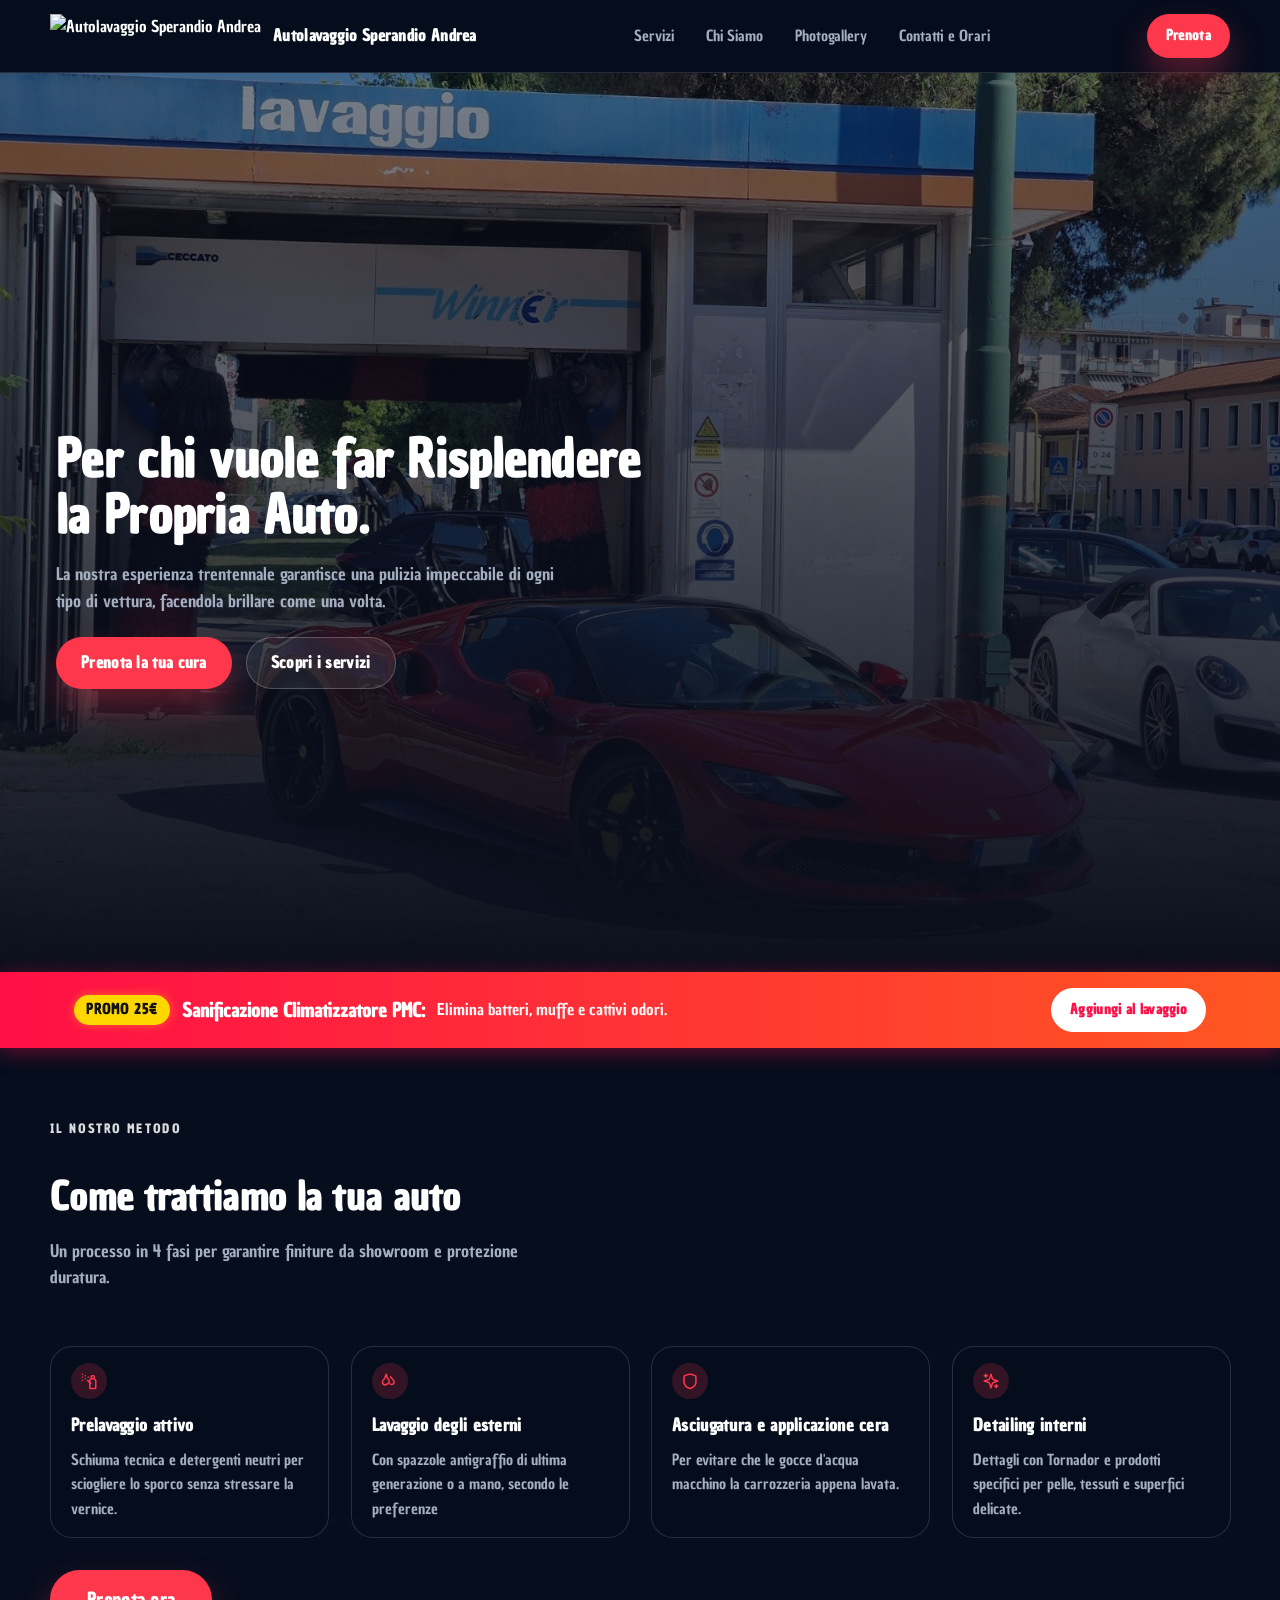
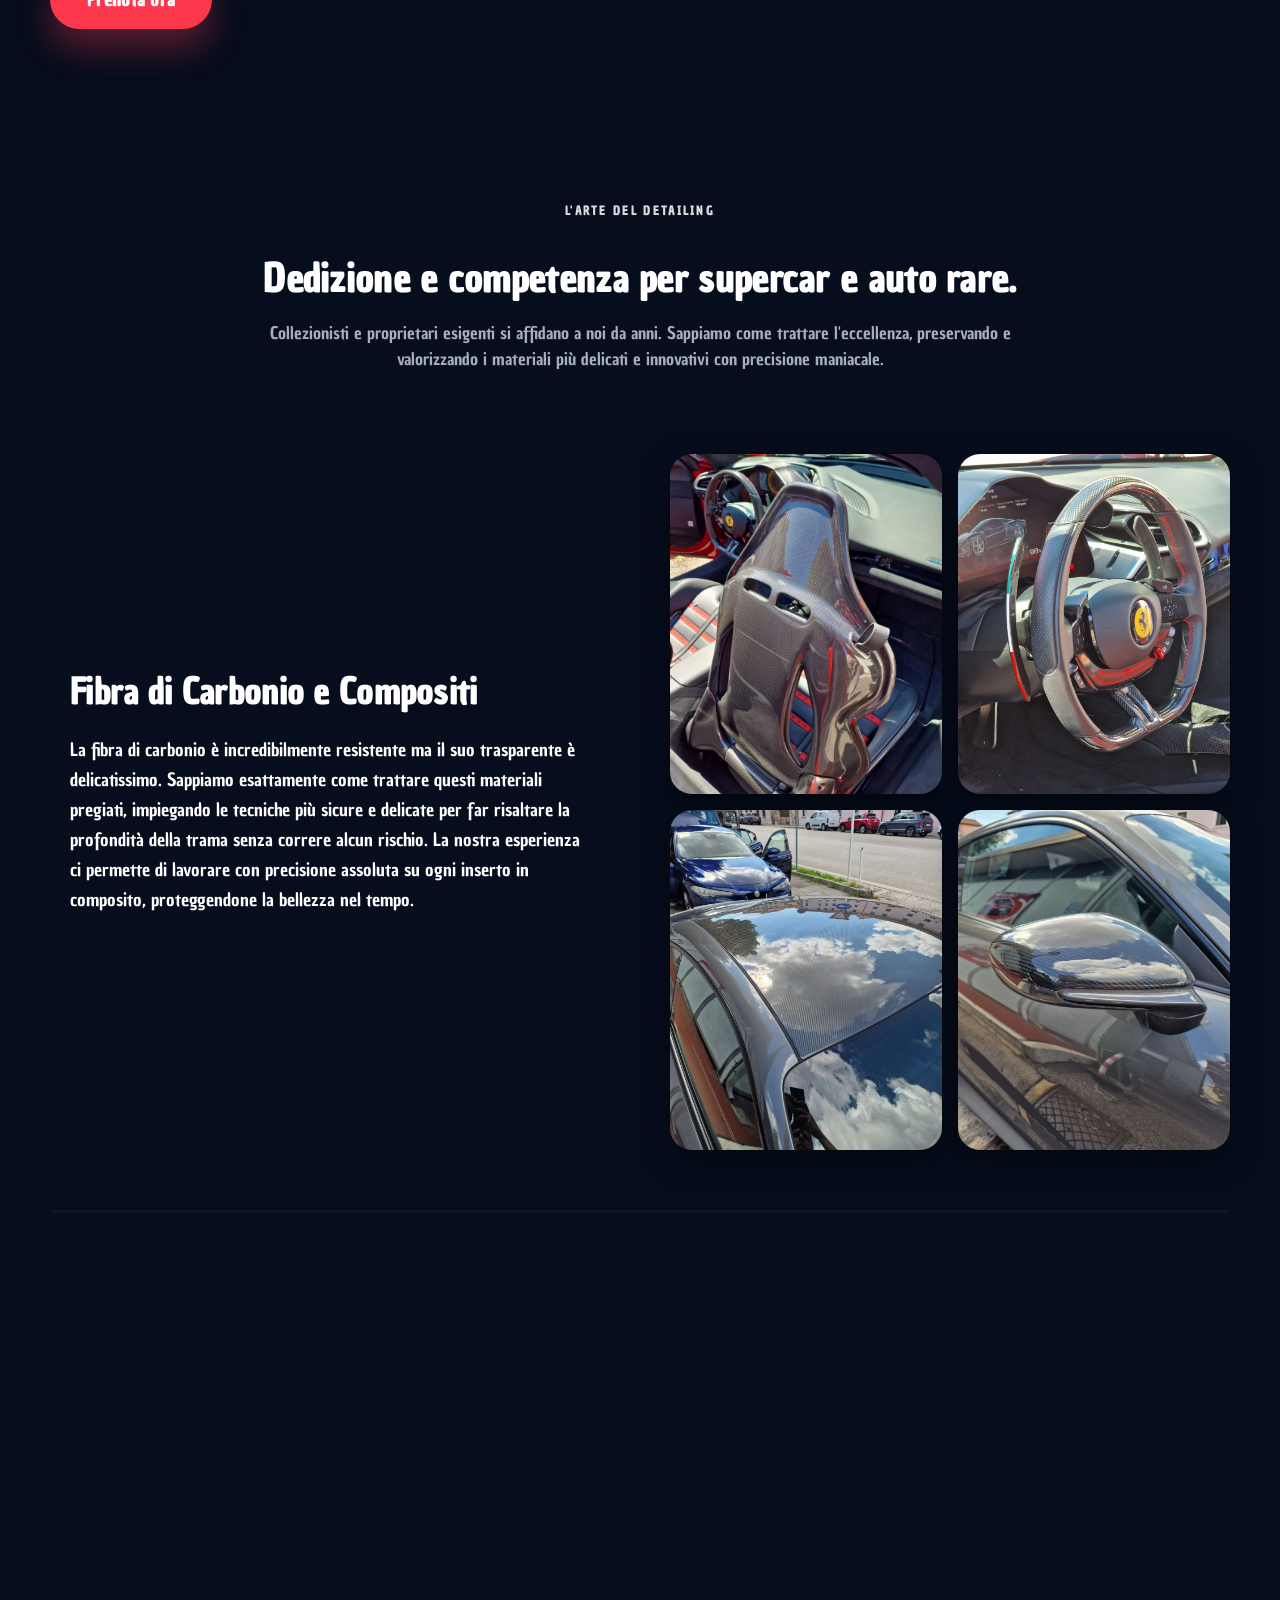
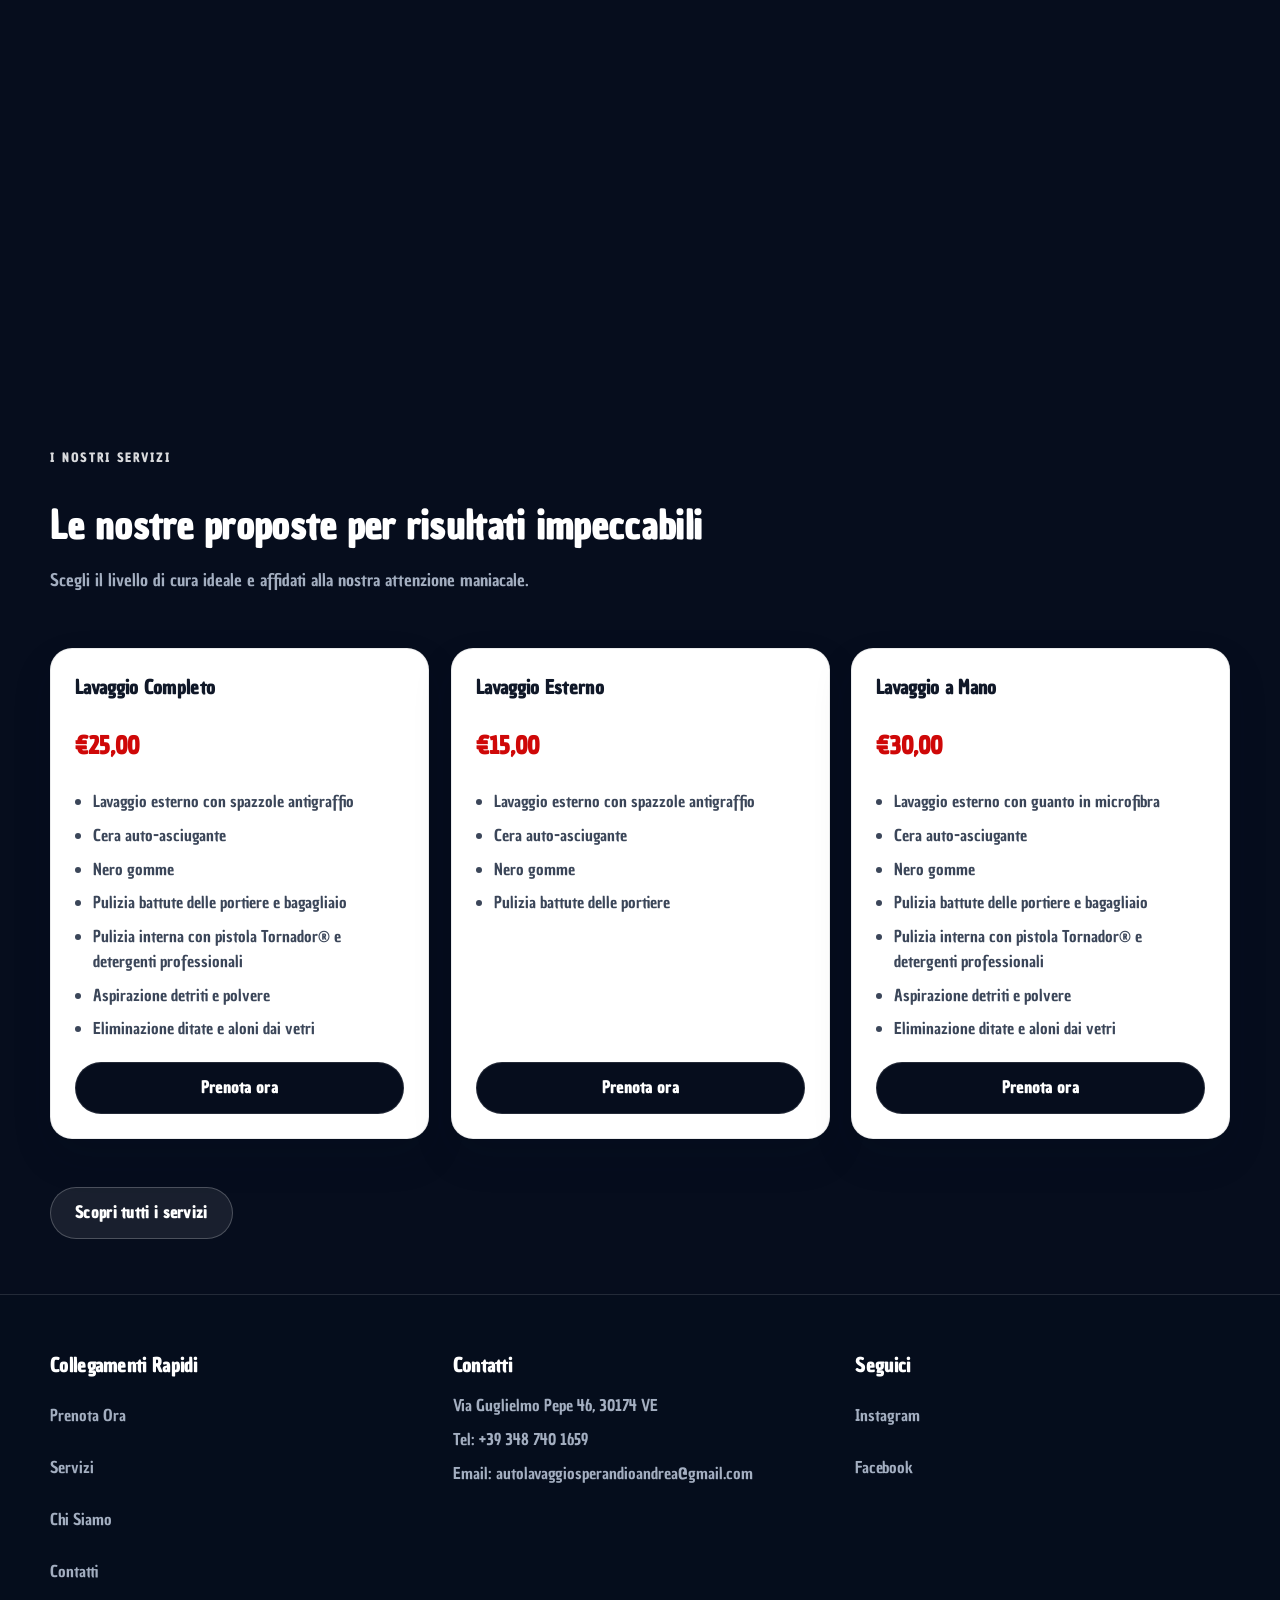
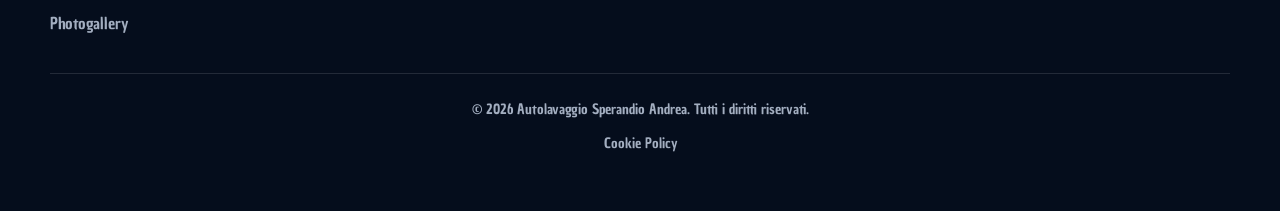
==== commit 89e7007c: "Add custom domain CNAME and Iubenda privacy/cookie policies" ====
--- a/index.html
+++ b/index.html
@@ -2,6 +2,7 @@
 <html lang="it">
 
 <head>
+    <script type="text/javascript" src="https://embeds.iubenda.com/widgets/d6122233-4ded-41e5-a152-76468b90c666.js"></script>
     <meta charset="UTF-8">
     <meta name="viewport" content="width=device-width, initial-scale=1.0">
     <title>Autolavaggio Sperandio Andrea</title>
@@ -328,6 +329,10 @@
             </div>
             <div class="footer-bottom">
                 <p>&copy; <span data-current-year></span> Autolavaggio Sperandio Andrea. Tutti i diritti riservati.</p>
+                <div class="footer-legal" style="display: flex; gap: 16px; justify-content: center; margin-top: 12px; font-size: 0.85rem; align-items: center; flex-wrap: wrap;">
+    <script type="text/javascript" src="https://embeds.iubenda.com/widgets/d6122233-4ded-41e5-a152-76468b90c666.js"></script>
+    <a href="https://www.iubenda.com/privacy-policy/23904110/cookie-policy" class="iubenda-white iubenda-noiframe iubenda-embed" title="Cookie Policy ">Cookie Policy</a><script type="text/javascript">(function (w,d) {var loader = function () {var s = d.createElement("script"), tag = d.getElementsByTagName("script")[0]; s.src="https://cdn.iubenda.com/iubenda.js"; tag.parentNode.insertBefore(s,tag);}; if(w.addEventListener){w.addEventListener("load", loader, false);}else if(w.attachEvent){w.attachEvent("onload", loader);}else{w.onload = loader;}})(window, document);</script>
+</div>
             </div>
         </div>
     </footer>
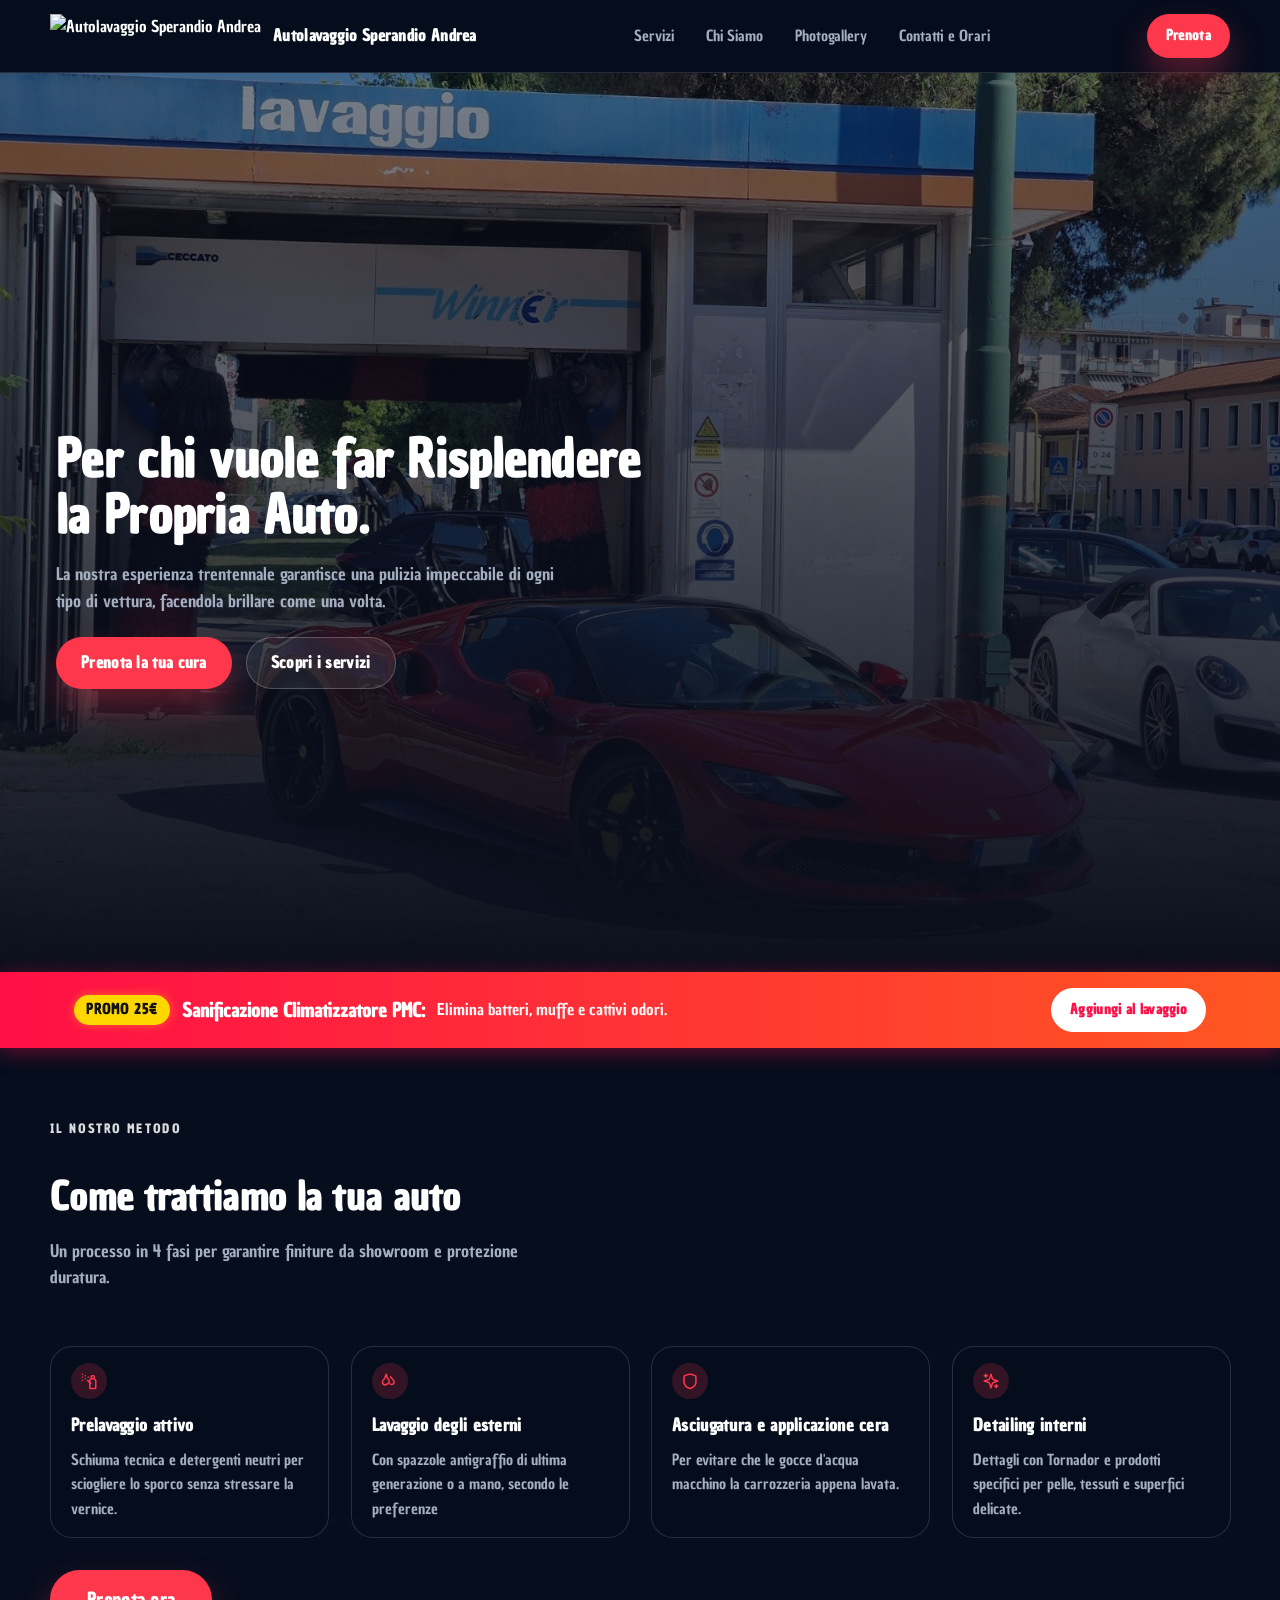
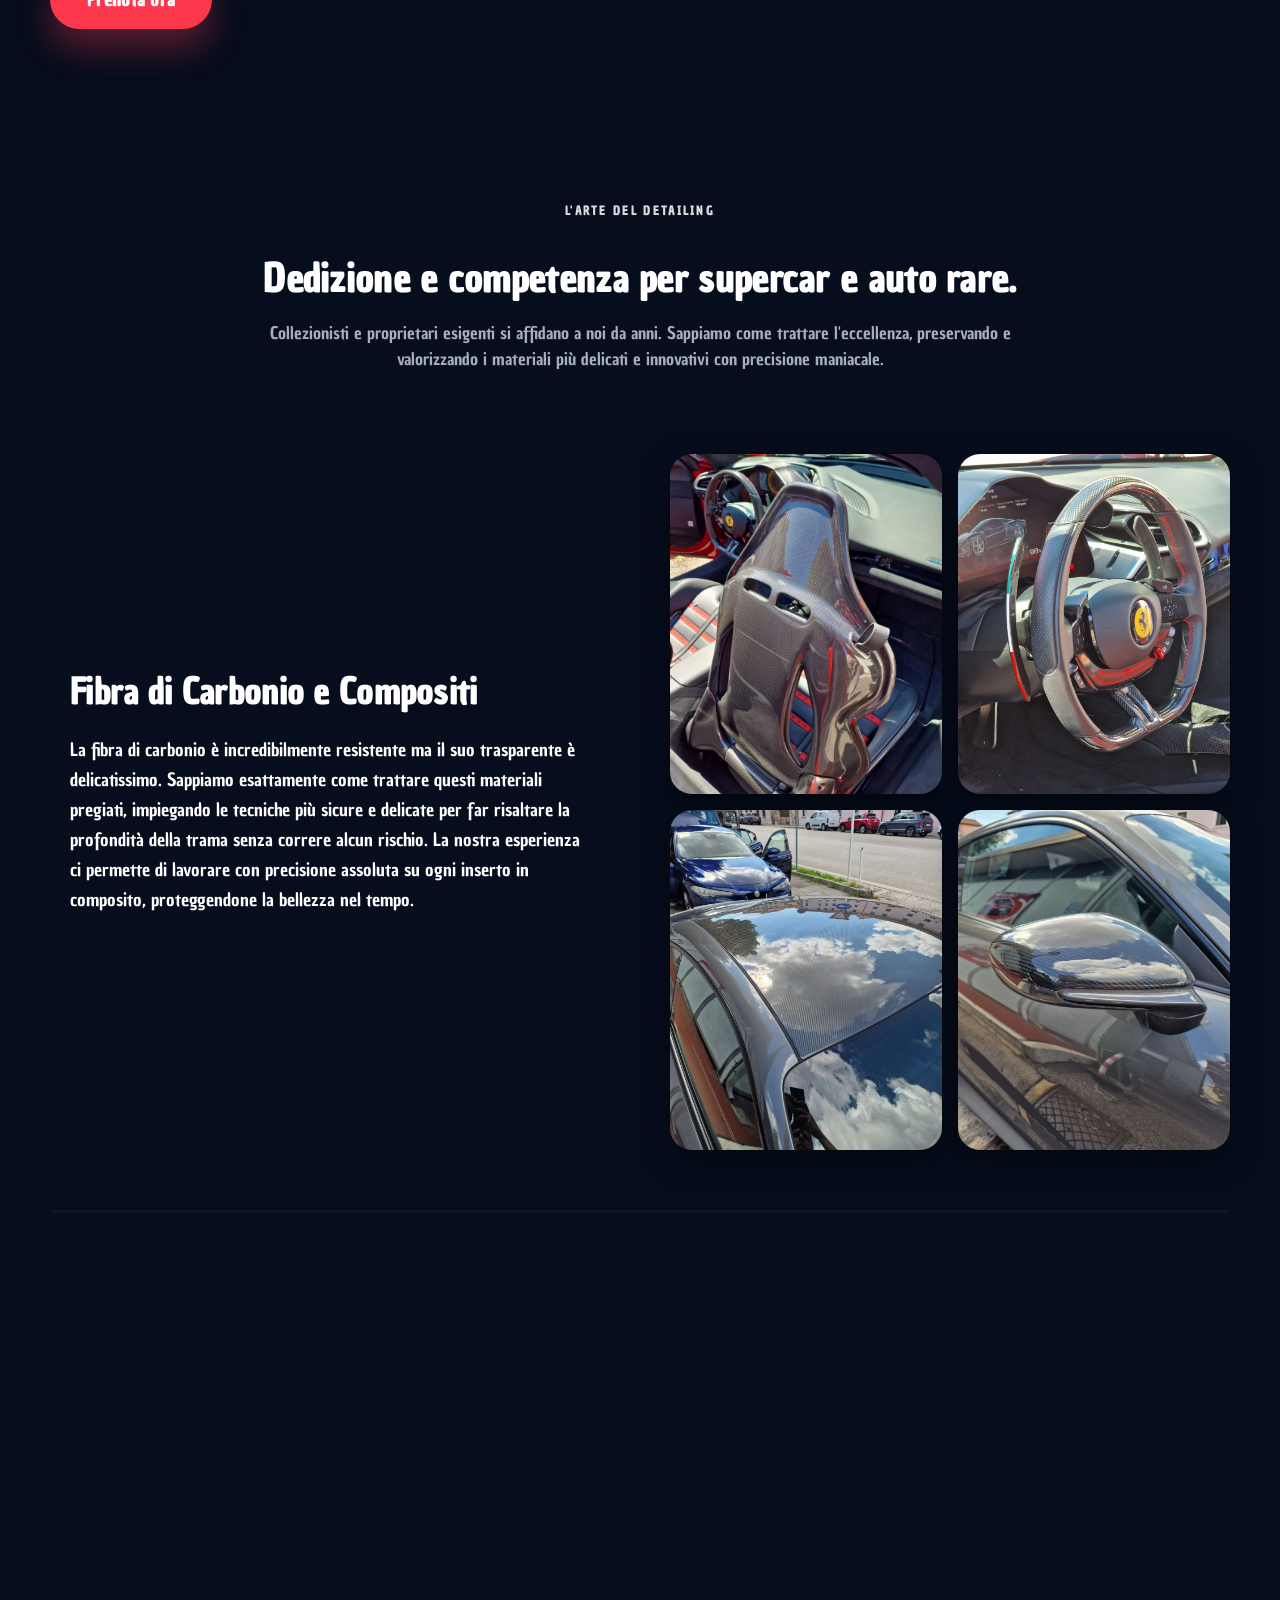
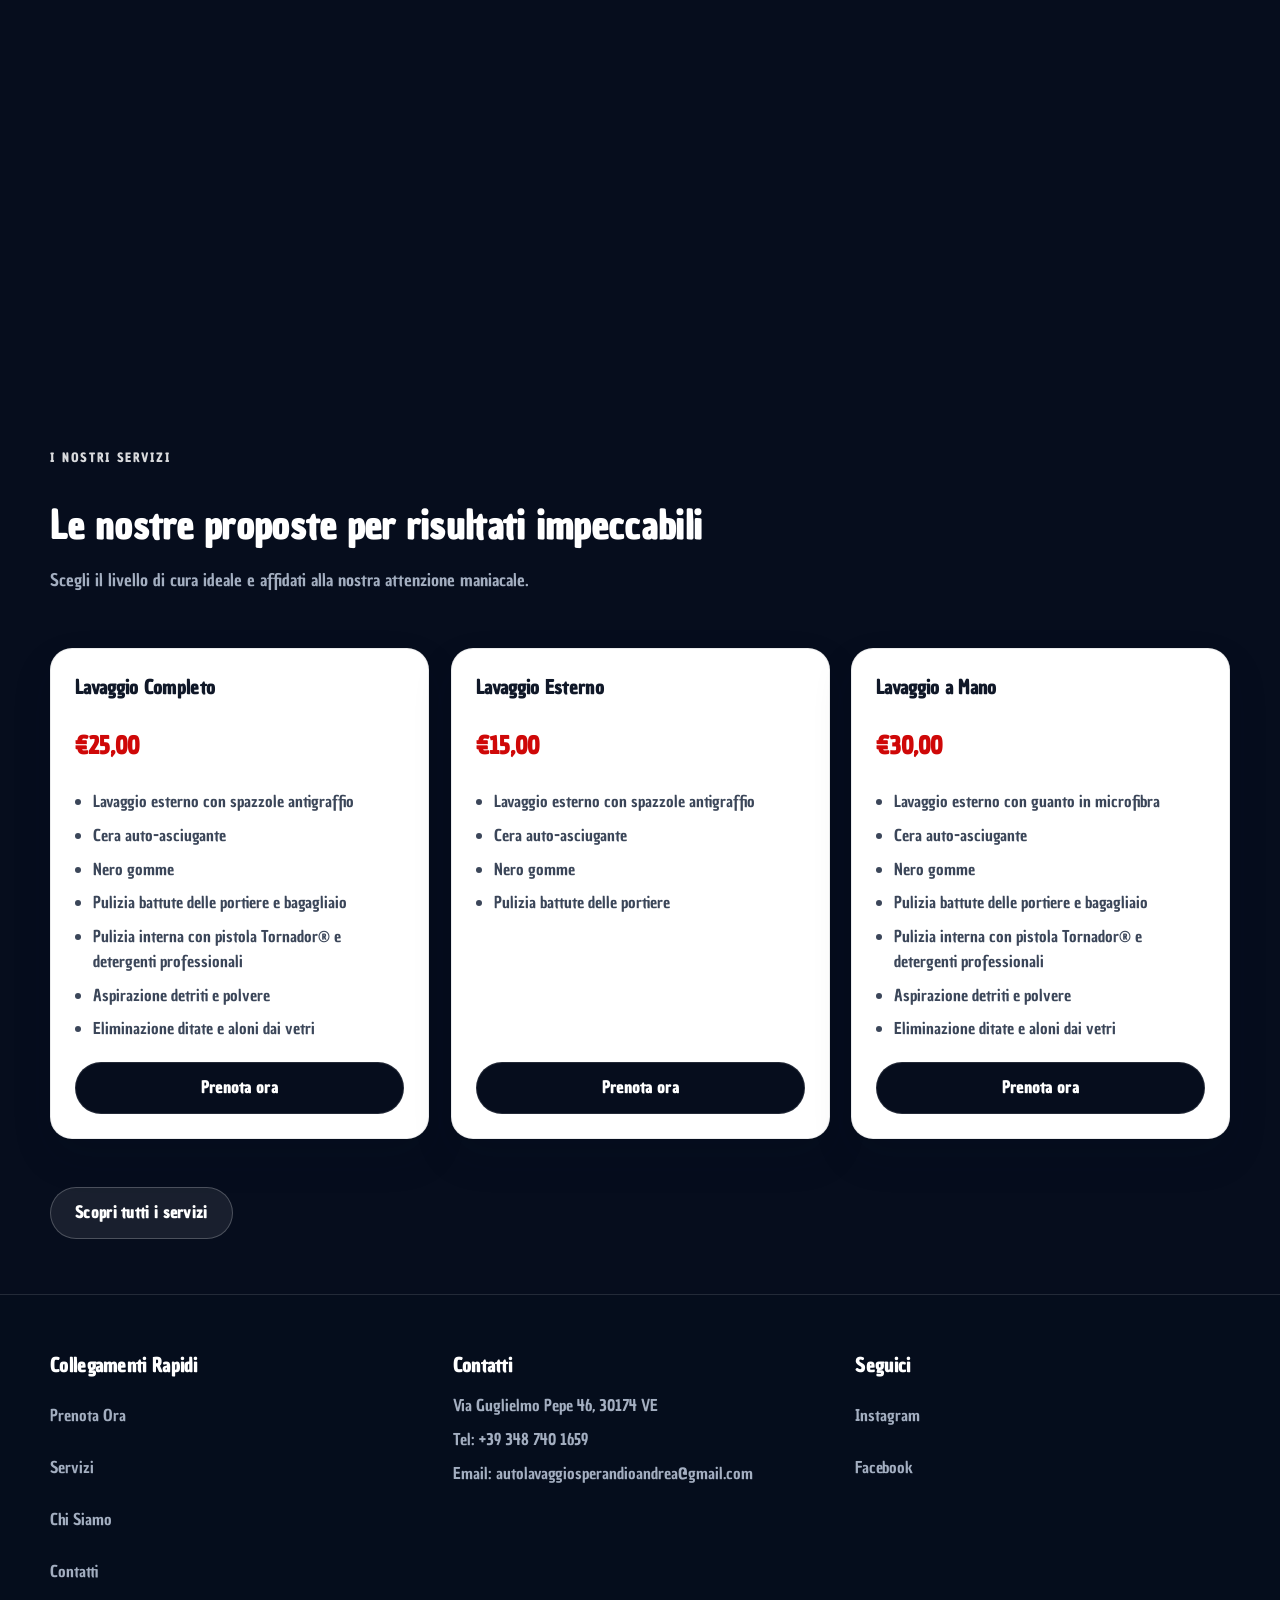
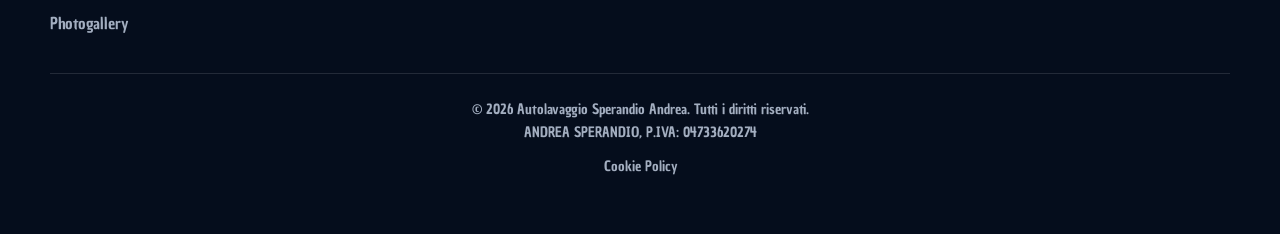
==== commit 68a11353: "Add P.IVA to footer" ====
--- a/index.html
+++ b/index.html
@@ -328,7 +328,7 @@
                 </div>
             </div>
             <div class="footer-bottom">
-                <p>&copy; <span data-current-year></span> Autolavaggio Sperandio Andrea. Tutti i diritti riservati.</p>
+                <p>&copy; <span data-current-year></span> Autolavaggio Sperandio Andrea. Tutti i diritti riservati.<br>ANDREA SPERANDIO, P.IVA: 04733620274</p>
                 <div class="footer-legal" style="display: flex; gap: 16px; justify-content: center; margin-top: 12px; font-size: 0.85rem; align-items: center; flex-wrap: wrap;">
     <script type="text/javascript" src="https://embeds.iubenda.com/widgets/d6122233-4ded-41e5-a152-76468b90c666.js"></script>
     <a href="https://www.iubenda.com/privacy-policy/23904110/cookie-policy" class="iubenda-white iubenda-noiframe iubenda-embed" title="Cookie Policy ">Cookie Policy</a><script type="text/javascript">(function (w,d) {var loader = function () {var s = d.createElement("script"), tag = d.getElementsByTagName("script")[0]; s.src="https://cdn.iubenda.com/iubenda.js"; tag.parentNode.insertBefore(s,tag);}; if(w.addEventListener){w.addEventListener("load", loader, false);}else if(w.attachEvent){w.attachEvent("onload", loader);}else{w.onload = loader;}})(window, document);</script>
--- a/static/site.css
+++ b/static/site.css
@@ -1074,12 +1074,20 @@
 .media-frame {
     border-radius: var(--radius-md);
     overflow: hidden;
-}
-
-.media-frame iframe {
-    width: 100%;
-    height: 280px;
+    min-height: 280px;
+    position: relative;
+    background: rgba(255, 255, 255, 0.02);
+    display: flex;
+    flex-direction: column;
+}
+
+.media-frame iframe,
+.media-frame > div {
+    width: 100% !important;
+    height: 100% !important;
+    min-height: 280px !important;
     border: 0;
+    flex: 1;
 }
 
 .media-zoom {
@@ -2766,11 +2774,14 @@
     .process-grid {
         display: flex;
         overflow-x: auto;
+        overflow-y: hidden;
         scroll-snap-type: x mandatory;
         gap: 20px;
-        padding-bottom: 20px;
+        padding-top: 15px;
+        padding-bottom: 30px;
         -webkit-overflow-scrolling: touch;
         scroll-padding: 20px;
+        touch-action: pan-x;
         /* Allow scroll area to touch edges of screen */
         margin-left: -20px;
         margin-right: -20px;
